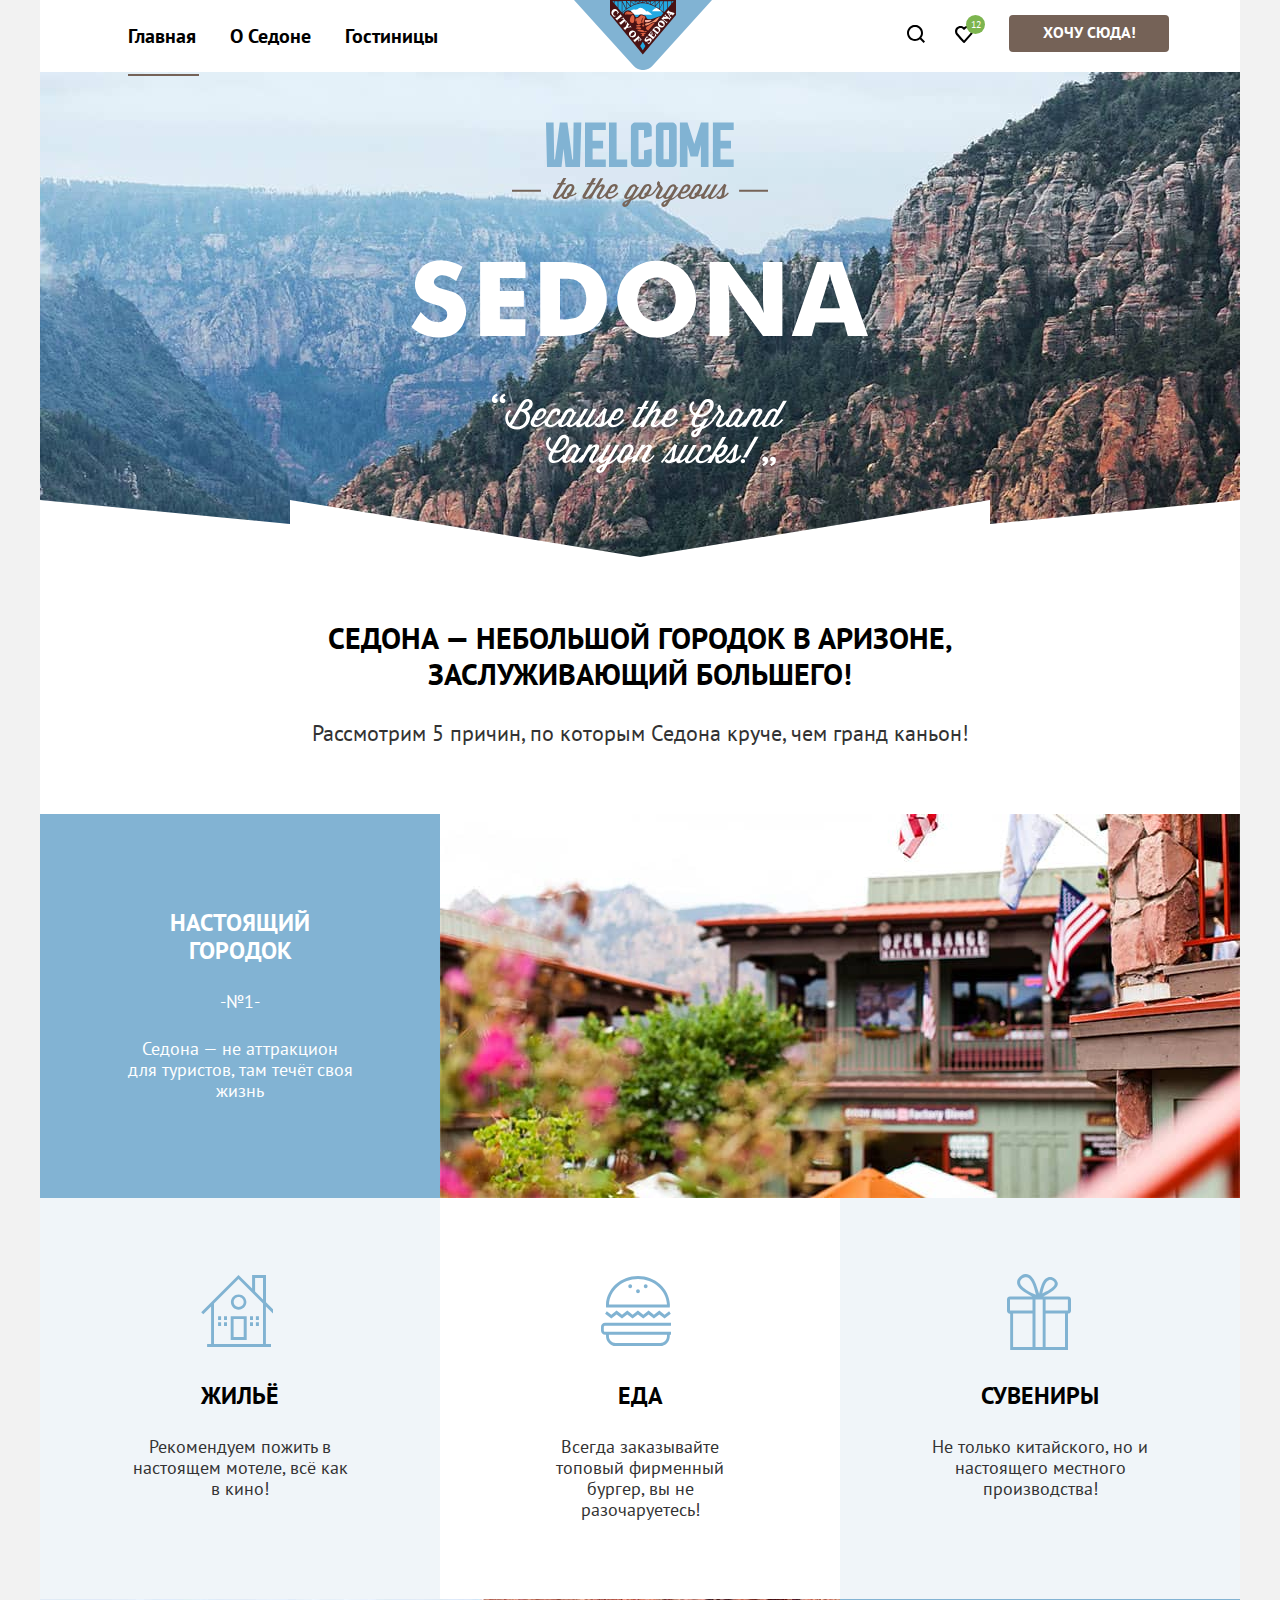
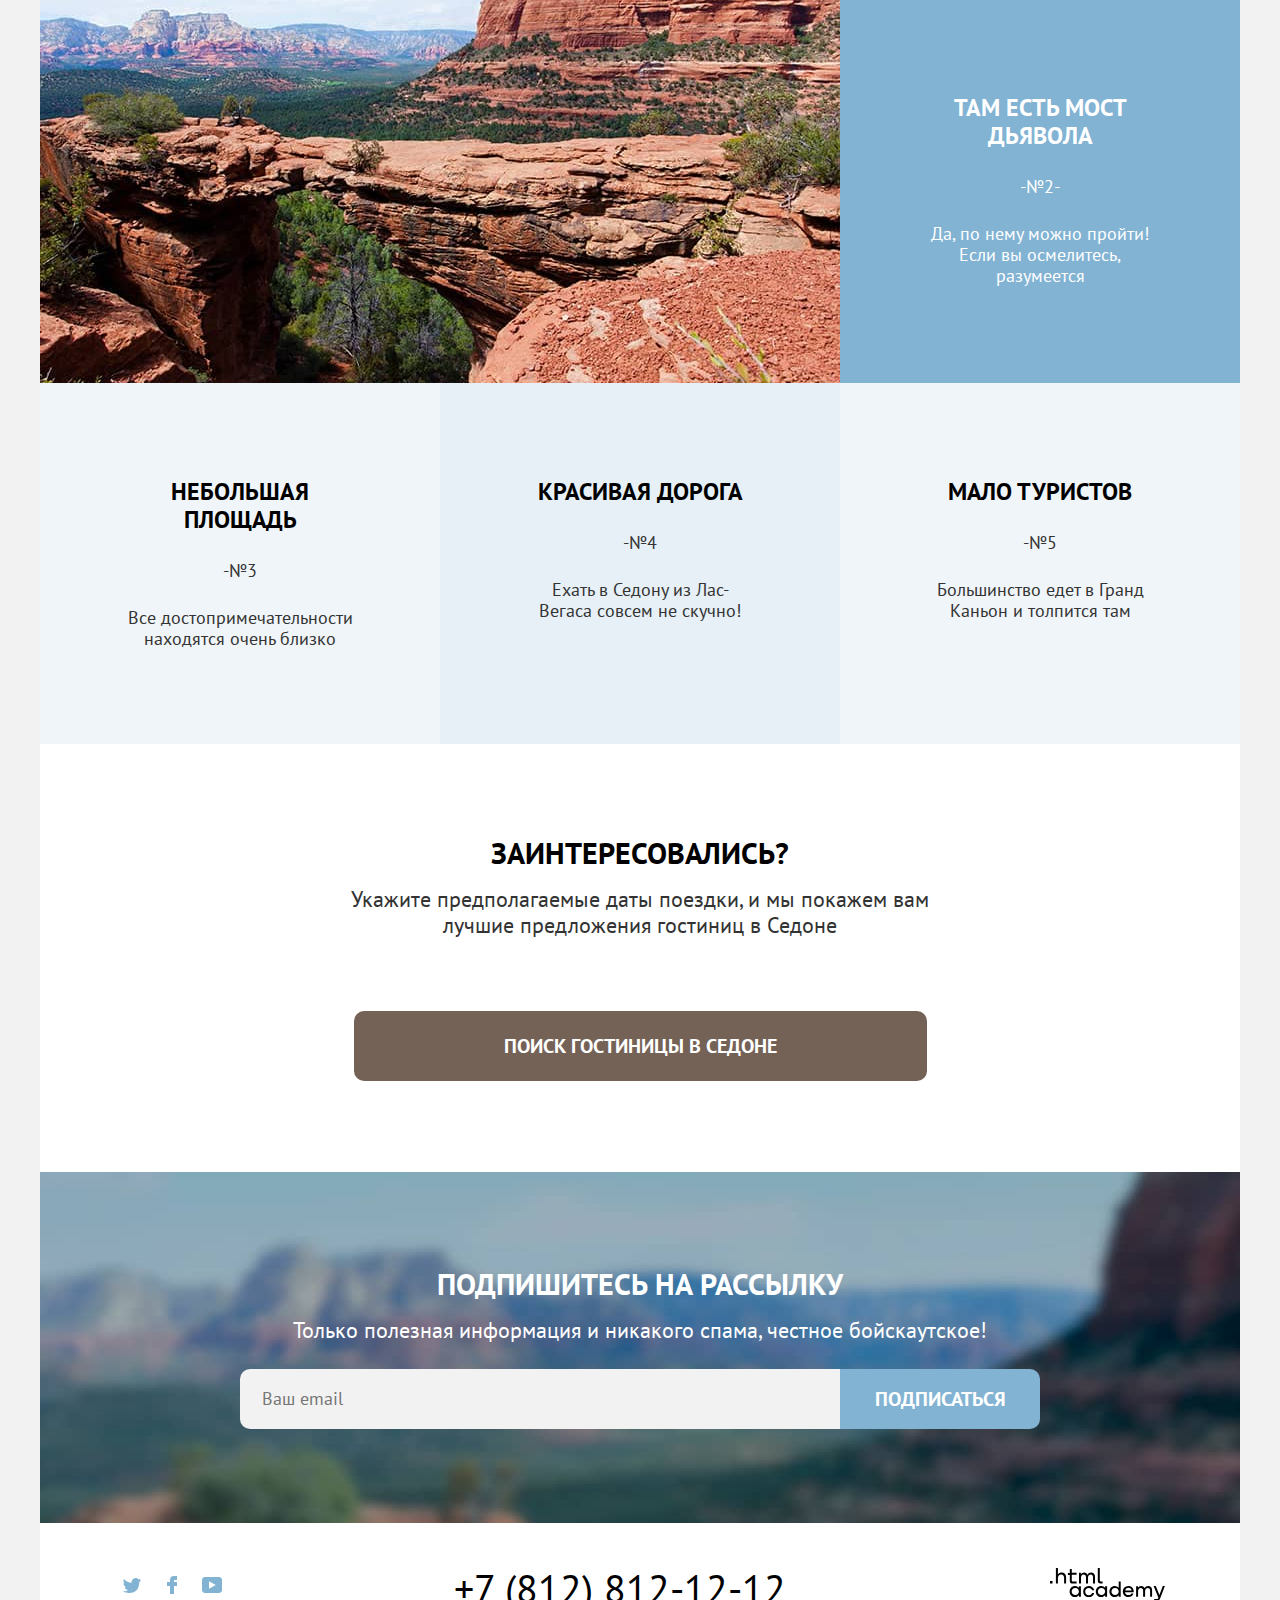
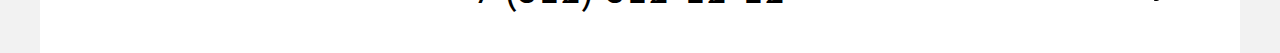
==== index.html @ 80b76709 "Правки" ====
<!DOCTYPE html>
<html class="page" lang="ru">

<head>
  <meta charset="utf-8">
  <title>Sedona</title>
  <link rel="stylesheet" href="styles/styles.css">
  <link rel="icon" type="image/png" sizes="32x32" href="images/favicon-32x32.png">
</head>
  <body>
    <div class="container">
      <header class="page-header">
        <nav class="main-navigation">
          <ul class="main-navigation-list">
            <li class="main-navigation-item">
              <a class="navigation-link navigation-link-current" href="index.html">Главная</a>
            </li>
            <li class="main-navigation-item">
              <a class="navigation-link" href="#">О Седоне</a>
            </li>
            <li class="main-navigation-item">
              <a class="navigation-link" href="catalog.html">Гостиницы</a>
            </li>
          </ul>
          <a class="main-logo-link" href="index.html">
            <img class="main-logo-image" src="images/main-logo-image.svg" width="138" height="70"
              alt="Логотип сайта Sedona">
          </a>
          <ul class="user-navigation-list navigation-user">
            <li class="user-navigation-item">
              <a class="navigation-link" href="#">
                <svg class="navigation-icon navigation-icon-search" aria-hidden="true" focusable="false" width="18" height="18" fill="none" xmlns="http://www.w3.org/2000/svg" role="img" aria-label="Поиск">
                  <path class="navigation-icon"
                    d="m18 16.5-3.7-3.7c1-1.3 1.7-3 1.7-4.9 0-4.4-3.6-8-8-8S0 3.6 0 8c0 4.4 3.6 8 8 8 1.8 0 3.5-.6 4.9-1.7l3.7 3.7 1.4-1.5ZM8 14c-3.3 0-6-2.7-6-6s2.7-6 6-6 6 2.7 6 6-2.7 6-6 6Z"
                    fill="#000" />
                </svg>
                <span class="visually-hidden">Поиск</span>
              </a>
            </li>
            <li class="user-navigation-item">
              <a class="navigation-link" href="#">
                <svg class="navigation-icon navigation-icon-favourites" aria-hidden="true" focusable="false" width="18" height="17" fill="none"
                  xmlns="http://www.w3.org/2000/svg" role="img" aria-label="Избранное">
                  <path class="navigation-icon"
                    d="M8.9 17c-.3 0-.6-.1-.8-.4-5.4-6.1-6.7-7.5-7-7.9C.4 7.8 0 6.6 0 5.4 0 2.4 2.4 0 5.5 0 6.8 0 8 .5 9 1.3 10 .5 11.3 0 12.5 0c3 0 5.5 2.4 5.5 5.4 0 1.3-.5 2.5-1.3 3.4l-7 7.9c-.2.2-.4.3-.8.3Zm-6-9.5c.3.4 3.5 4 6.1 6.9l6.2-7c.5-.5.7-1.2.7-2 0-1.8-1.5-3.3-3.3-3.3-1 0-2 .5-2.7 1.3-.3.3-.6.4-.9.4-.3 0-.6-.2-.8-.4-.7-.8-1.7-1.3-2.7-1.3-1.8 0-3.3 1.5-3.3 3.3-.1.9.3 1.6.7 2.1-.1 0-.1 0 0 0Z"
                    fill="#000" />
                </svg>
                <span class="navigation-icon-circle">12</span>
                <span class="visually-hidden">Избранное</span>
              </a>
            </li>
            <li class="user-navigation-item">
              <a class="navigation-link-here" href="#">Хочу сюда!</a>
            </li>
          </ul>
        </nav>
      </header>
    <main class="main-container page-main">
      <section class="page-main-intro">
        <h1 class="visually-hidden">Городок Седона</h1>
        <img class="wellcome-image" src="images/wellcome-image.svg" width="458" height="352"
          alt="Welcome to the gorgeous Sedona">
      </section>
      <section class="features">
        <header class="features-header">
          <h2 class="visually-hidden">Преимущества городка Седона</h2>
          <p class="features-slogan">Седона — небольшой городок в Аризоне,
            заслуживающий большего!</p>
          <p class="features-intro">Рассмотрим 5 причин, по которым Седона круче, чем гранд каньон!</p>
        </header>
        <ol class="features-list">
          <li class="features-item features-item-color">
            <div class="features-wrapper">
              <div class="features-text">
                <h3 class="features-title">Настоящий городок</h3>
                <p class="features-number">-№1-</p>
                <p class="features-description">Седона — не аттракцион для туристов, там течёт
                  своя жизнь</p>
              </div>
              <img class="features-image features-image-city" src="images/features-image-city.jpg" width="800" height="384"
                alt="Фото городка Седона">
            </div>
            <ul class="advice-list">
              <li class="advice-item">
                <h3 class="advice-title house-image">Жильё</h3>
                <p class="advice-description">Рекомендуем пожить
                  в настоящем мотеле,
                  всё как в кино!</p>
              </li>
              <li class="advice-item advice-item-background">
                <h3 class="advice-title burger-image">Еда</h3>
                <p class="advice-description">Всегда заказывайте
                  топовый фирменный бургер, вы не разочаруетесь!</p>
              </li>
              <li class="advice-item">
                <h3 class="advice-title suvenir-image">Сувениры</h3>
                <p class="advice-description">Не только китайского,
                  но и настоящего местного производства!</p>
              </li>
            </ul>
          </li>
          <li class="features-item features-item-color">
            <div class="features-wrapper">
              <img class="features-image features-image-bridge" src="images/features-image-bridge.jpg" width="800"
                height="384" alt="Фото моста">
              <div class="features-text">
                <h3 class="features-title">Там есть
                  мост дьявола</h3>
                <p class="features-number">-№2-</p>
                <p class="features-description">Да, по нему можно пройти! Если вы осмелитесь,
                  разумеется</p>
              </div>
            </div>
          </li>
          <li class="features-item">
            <div class="features-wrapper">
              <div class="features-text">
                <h3 class="features-title">Небольшая
                  площадь</h3>
                <p class="features-number">-№3</p>
                <p class="features-description">Все достопримечательности
                  находятся очень близко</p>
              </div>
            </div>
          </li>
          <li class="features-item features-item-background">
            <div class="features-wrapper">
              <div class="features-text">
                <h3 class="features-title">Красивая
                  дорога</h3>
                <p class="features-number">-№4</p>
                <p class="features-description">Ехать в Седону из Лас-Вегаса совсем не скучно!</p>
              </div>
            </div>
          </li>
          <li class="features-item">
            <div class="features-wrapper">
              <div class="features-text">
                <h3 class="features-title">Мало
                  туристов</h3>
                <p class="features-number">-№5</p>
                <p class="features-description">Большинство едет в Гранд Каньон и толпится там</p>
              </div>
            </div>
          </li>
        </ol>
      </section>

      <section class="hotel-search">
        <h2 class="visually-hidden">Найти гостиницу:</h2>
        <p class="hotel-accent">Заинтересовались?</p>
        <p class="hotel-description">Укажите предполагаемые даты поездки,
          и мы покажем вам лучшие предложения гостиниц в Седоне
        </p>
        <a class="button hotel-search-link" href="#">Поиск гостиницы в Седоне</a>
      </section>
      <section class="subscribe">
        <div class="subscribe-wrapper main-subscribe-wrapper">
          <h2 class="subscribe-title">Подпишитесь на рассылку</h2>
          <p class="subscribe-description">Только полезная информация и никакого спама,
            честное бойскаутское!</p>
          <form class="subscribe-form" action="https://echo.htmlacademy.ru/" method="post">
            <input class="subscribe-form-input" type="text" name="email" placeholder="Ваш email">
            <button type="submit" class="button subscribe-button">Подписаться</button>
          </form>
        </div>
      </section>
      </main>

    <footer class="page-footer">
      <ul class="social-list">
        <li class="social-list-item">
          <a class="social-list-link" href="https://twitter.com/htmlacademy_ru">
            <svg class="social-icon" width="18" height="15" fill="none" xmlns="http://www.w3.org/2000/svg" role="img" aria-label="Twitter">
              <path
                d="M11.6.2c1.8-.5 3.2.3 3.8 1.2l2.1-.7c0 .9-.6 1.5-.9 1.8.7.1 1.4-.6 1.4-.6a3 3 0 0 1-1.7 2C16.1 10.7 13 15.1 5.7 15h-.5c-.4 0-4.4-.5-5.2-1.9 2.4.2 4.1-.4 5-1.2-1-.3-2.9-.4-3.2-2.9.4.1.6.2 1.3.1C1.8 8.3.4 7.5.5 5.3c.3.3 1.1.5 1.4.5C1.1 5.6-.2 2.5.9.9a11 11 0 0 0 7.6 3.8C8.7 2.3 9.7.8 11.6.2Z"
                fill="#83B3D3" />
            </svg>
            <span class="visually-hidden">Мы в Twitter</span>
          </a>
        </li>
        <li class="social-list-item">
          <a class="social-list-link" href="https://www.facebook.com/htmlacademy">
            <svg class="social-icon" width="10" height="18" fill="none" xmlns="http://www.w3.org/2000/svg" role="img" aria-label="Facebook">
              <path d="M7 0a4 4 0 0 0-4 4v2H0v4h3v8h4v-8h3V6H7V4h3V0H7Z" fill="#83B3D3" />
            </svg>
            <span class="visually-hidden">Мы в Facebook</span>
          </a>
        </li>
        <li class="social-list-item">
          <a class="social-list-link" href="https://www.youtube.com/c/HTMLAcademyRUS">
            <svg class="social-icon" width="20" height="16" fill="none" xmlns="http://www.w3.org/2000/svg" role="img" aria-label="Youtube">
              <path
                d="M17 0H2.9C1.2 0 0 1.5 0 3.2v9.5C0 14.5 1.2 16 2.9 16h14.3c1.5 0 2.9-1.5 2.9-3.2V3.2C19.9 1.5 18.7 0 17 0ZM7 11.8V4.2L13.7 8 7 11.8Z"
                fill="#83B3D3" />
            </svg>
            <span class="visually-hidden">Мы в Youtube</span>
          </a>
        </li>
      </ul>

      <div class="footer-contacts">
        <a class="contacts-phone" href="tel:+7812812122">+7 (812) 812-12-12</a>
      </div>

      <div class="page-copyright">
        <h2 class="visually-hidden">Разработано</h2>
        <a class="page-copyright-link" href="https://htmlacademy.ru/">
          <svg class="development-logo" width="115" height="34" fill="none" xmlns="http://www.w3.org/2000/svg" role="img" aria-label="Разработано htmlacademy">
            <path
              d="M0 12.9v2.6h2.5v-2.6H0ZM11.6 4.5c-1.6 0-2.8.7-3.6 1.7h-.1V0h-2v15.5h2v-5.3c0-2.1 1.3-3.6 3.3-3.6 1.8 0 2.9 1.4 2.9 3.2v5.7h2V9.4c.1-3-1.8-4.9-4.5-4.9ZM26.6 4.8h-4.8V1.1h-2v3.8h-1.9v2h1.9v6c0 1.7 1 2.7 2.7 2.7h4.1v-2h-3.7c-.7 0-1.1-.4-1.1-1.1V6.8h4.8v-2ZM41.1 4.6c-1.6 0-2.9.8-3.5 2.1h-.1a3.7 3.7 0 0 0-3.4-2.1c-1.4 0-2.5.8-3.1 1.8h-.1V4.8H29v10.6h2V10c0-2 1-3.5 2.6-3.5 1.5 0 2.4 1 2.4 2.6v6.3h2V9.8c0-2.4 1.4-3.3 2.6-3.3 1.5 0 2.4 1 2.4 2.6v6.3h2V8.9c.1-2.5-1.4-4.3-3.9-4.3ZM47.8 12.7c0 1.7 1 2.7 2.8 2.7h2v-2h-1.7c-.7 0-1.1-.4-1.1-1.1V0h-2v12.7ZM28.9 19.7a4.9 4.9 0 0 0-3.9-1.8c-3.1 0-5.4 2.3-5.4 5.6s2.3 5.6 5.4 5.6c1.8 0 3-.8 3.8-1.9h.1v1.6h2V18.2h-2v1.5Zm-3.6 7.4a3.5 3.5 0 0 1-3.6-3.6c0-2 1.4-3.6 3.6-3.6s3.6 1.6 3.6 3.6c0 1.9-1.4 3.6-3.6 3.6ZM44.2 22c-.5-2.4-2.6-4.1-5.4-4.1a5.4 5.4 0 0 0-5.6 5.6c0 3.1 2.2 5.6 5.6 5.6 2.8 0 4.9-1.8 5.4-4.2h-2.1a3.4 3.4 0 0 1-3.3 2.3 3.5 3.5 0 0 1-3.6-3.6c0-2 1.4-3.6 3.6-3.6 1.6 0 2.8 1 3.3 2.2h2.1V22ZM55.1 19.7a4.9 4.9 0 0 0-3.9-1.8c-3.1 0-5.4 2.3-5.4 5.6s2.3 5.6 5.4 5.6c1.8 0 3-.8 3.8-1.9h.1v1.6h2V18.2h-2v1.5Zm-3.6 7.4a3.5 3.5 0 0 1-3.6-3.6c0-2 1.4-3.6 3.6-3.6s3.6 1.6 3.6 3.6c0 1.9-1.5 3.6-3.6 3.6ZM68.7 19.8a5 5 0 0 0-3.9-1.9c-3.1 0-5.4 2.3-5.4 5.6s2.2 5.6 5.4 5.6c1.7 0 3-.8 3.8-1.8h.1v1.5h2V13.4h-2v6.4Zm-3.6 7.3a3.5 3.5 0 0 1-3.6-3.6c0-2 1.4-3.6 3.6-3.6s3.6 1.6 3.6 3.6c-.1 2-1.5 3.6-3.6 3.6ZM78.3 17.9a5.4 5.4 0 0 0-5.5 5.6c0 3 2.1 5.6 5.5 5.6 2.5 0 4.5-1.3 5.2-3.6h-2.1c-.5 1-1.6 1.6-3 1.6-1.9 0-3.3-1.3-3.4-2.9h8.8c.2-3.6-2-6.3-5.5-6.3Zm0 1.9c1.7 0 3 1 3.3 2.6h-6.5a3.2 3.2 0 0 1 3.2-2.6ZM98.2 17.9a4 4 0 0 0-3.6 2h-.1c-.6-1.2-1.8-2-3.4-2-1.4 0-2.5.7-3.1 1.8v-1.5h-1.9v10.6h2v-5.4c0-2 1-3.4 2.6-3.5 1.5 0 2.4 1 2.4 2.6v6.3h2v-5.6c0-2.4 1.4-3.3 2.6-3.3 1.5 0 2.4 1 2.4 2.6v6.3h2v-6.5c.1-2.6-1.4-4.4-3.9-4.4ZM109.4 27l-3.6-8.9h-2.2l4.8 11.6c-.3.9-.7 1.2-1.7 1.2h-2.5v2h2.5c1.8 0 2.8-.8 3.5-2.6l4.7-12.2h-2.1l-3.4 8.9Z"
              fill="#000" />
          </svg>
        </a>
      </div>
    </footer>
   </div>
  </body>
</html>
---- styles/styles.css ----
@font-face {
  font-family: "PT Sans";
  font-style: normal;
  font-weight: 400;
  src: url("../fonts/ptsans-400.woff2") format("woff2");
  font-display: swap;
}

@font-face {
  font-family: "PT Sans";
  font-style: normal;
  font-weight: 700;
  src: url("../fonts/ptsans-700.woff2") format("woff2");
  font-display: swap;
}

html {
  height: 100%;
  box-sizing: border-box;
}

*,
*:before,
*:after {
  box-sizing: border-box;
}

body {
  min-width: 1240px;
  min-height: 100%;
  margin: 0;
  padding: 0;
  display: flex;
  flex-direction: column;
  font-family: "PT Sans", "Arial", sans-serif;
  font-size: 18px;
  line-height: 21px;
  font-weight: 400;
  background-color: #F2F2F2;
  color: #000000;
}

.main-container {
  flex-grow: 1;
  margin: 0 auto;
}

.container {
  width: 1200px;
  margin: 0 auto;
}

.hotel-cards-container {
 width: 1057px;
 margin: 0 auto;
}

.sorting {
  padding: 43px 0;
}

.sorting-container {
  width: 1057px;
  margin: 0 auto;
  display: flex;
  justify-content: space-between;
}

.page-header {
  color: #000000;
  background-color: #ffffff;
}

.page-footer {
  display: flex;
  justify-content: space-between;
  background-color: #ffffff;
  padding: 42px 72px;
}

.page-copyright-link {
  display: flex;
  position: relative;
  align-items: center;
  justify-content: end;
  width: 160px;
  border: 3px solid transparent;
  outline: 0;
}

.page-copyright-link:active {
  opacity: 0.3;
}

.page-copyright-link:hover .development-logo {
  fill: #756257;
}

.page-copyright-link:focus::before {
   border: 3px solid #83b3d3;
  position: absolute;
  border-radius: 10px;
  left: 20px;
  right: -20px;
  top: -19px;
  bottom: -18px;
  content: "";
}

.development-logo {
  fill: #000000;
}

.social-list {
  display: flex;
  flex-wrap: wrap;
  justify-content: space-between;
  list-style: none;
  padding: 0;
  margin: 0;
}

.social-list-link {
  display: flex;
  align-items: center;
  justify-content: center;
  box-sizing: border-box;
  border: 2px solid transparent;
  width: 40px;
  height: 40px;
}

.footer-social-item {
  margin-right: 3px;
}

.social-list-link:focus {
  border: solid 3px #83b3d3;
  border-radius: 10px;
  outline: 0;
}

.social-icon {
  fill: #83B3D3;
}

.social-list-link:hover .social-icon {
  fill: #68A2CA;
}

.social-list-link:focus .social-icon {
  fill: #68A2CA;
}

.social-list-link:active .social-icon {
  opacity: 0.3;
}

.social-list-link:nth-child(3n) {
  margin-right: 8px;
}

.main-logo-link {
  position: absolute;
  top: -3px;
  left: 0;
  right: 0;
  bottom: 0;
  width: 138px;
  height: 70px;
  margin: 0 auto;
  border: 3px solid transparent;
  border-radius: 10px;
  z-index: 1;
}

.main-navigation {
  display: flex;
  position: relative;
  justify-content: space-between;
  width: 1200px;
  padding: 0 71px;
}

.main-navigation-item {
  padding: 20px 0;
}

.navigation-link {
  display: block;
  position: relative;
  font-family: "PT Sans", "Arial", sans-serif;
  font-size: 20px;
  line-height: 26px;
  font-weight: 700;
  color: inherit;
  background-color: inherit;
  text-decoration: none;
  text-align: center;
  padding: 0 14px;
  border-radius: 10px;
  border: solid 3px transparent;
}

.navigation-link-current::before {
  position:absolute;
  right: 11px;
  left: 14px;
  height: 2px;
  bottom: -27px;
  background-color: #756257;
  content: "";
  z-index: 1;
}

.navigation-link:hover {
  color: #756257;
}

.navigation-link:focus {
  border: 3px solid #83B3D3;
  outline: 0;
}

.navigation-link:active {
  color: rgba(117, 98, 87, 0.3);
}

.navigation-link:hover .navigation-icon {
  fill: #756257;
}

.navigation-link:focus .navigation-icon {
  fill: #756257;
}

.navigation-link:active .navigation-icon {
  opacity: 0.3;
}

.navigation-link:hover {
  fill: #756257;
}

.navigation-link:focus {
  fill: #756257;
}

.navigation-link:active .navigation-icon-circle {
  color: rgba(255, 255, 255, 0.3);
}

.navigation-link-here:hover {
  background-color: #615048;
}

.navigation-link-here:focus {
  background-color: #615048;
  border: 3px solid #83B3D3;
  border-radius: 4px;
  outline: 0;
}

.navigation-link-here:active {
  color: rgba(255, 255, 255, 0.3);
}

.navigation-icon-circle {
  display: block;
  position: absolute;
  width: 19px;
  height: 19px;
  top: -3px;
  right: 0;
  border-radius: 50%;
  background-color: #7db54f;
  overflow: hidden;
  font-size: 10px;
  line-height: 19px;
  font-weight: 400;
  color: #ffffff;
}

.navigation-link-here {
  font-family: "PT Sans", "Arial", sans-serif;
  font-size: 16px;
  line-height: 21px;
  font-weight: 700;
  text-transform: uppercase;
  color: #ffffff;
  text-decoration: none;
  background-color: #756257;
  cursor: pointer;
  border: none;
  border: 3px solid transparent;
  border-radius: 4px;
}


.user-navigation-item .navigation-link {
  padding: 16px 21px;
  min-height: 18px;
  min-width: 18px;
  box-sizing: border-box;
}

.user-navigation-item .navigation-link-here {
  display: block;
  padding: 4px 0 6px;
  box-sizing: border-box;
  min-width: 160px;
  text-align: center;
  margin-left: 21px;
}

.wellcome-image {
  display: block;
  margin: 0 auto;
}

.wellcome-decoration {
  position: absolute;
  bottom: 0;
  left: 0;
}

.hotel-search-link {
  font-size: 20px;
  line-height: 36px;
  font-weight: 700;
  color: #ffffff;
  background: #756257;
  border-radius: 10px;
  text-decoration: none;
  text-align: center;
  text-transform: uppercase;
  padding: 17px 150px;
}

.hotel-search-link:hover {
  background-color: #615048;
}

.hotel-search-link:focus {
  border: 3px solid #83B3D3;
  border-radius: 10px;
  background-color: #615048;
  outline: 0;
}

.hotel-search-link:active {
  color: rgba(255, 255, 255 0.3)
}

.cards-link {
  display: block;
  text-decoration: none;
}

.hotel-cards-title {
  font-size: 24px;
  line-height: 31px;
  font-weight: 700;
  color: #000000;
  margin-top: 0;
  margin-bottom: 1px;
}

.button-cards {
  font-size: 16px;
  line-height: 21px;
  font-weight: 700;
  text-transform: uppercase;
  color: #ffffff;
  background-color: #756257;
  border-radius: 4px;
  text-decoration: none;
  padding: 10px 32px;
  margin-right: 8px;
}

.hotel-cards-stars {
  display: flex;
  flex-direction: column;
  flex-wrap: wrap;
  margin: 0;
  margin-left: auto;
}

.hotel-cards-rating {
  display: flex;
  font-size: 16px;
  line-height: 21px;
  text-align: center;
  color: #333333;
  background: #f2f2f2;
  border-radius: 4px;
  padding: 10px 34px;
  text-transform: uppercase;
  margin: 0;
}

.four-stars::before {
  background-image : url("..//images/star-icon.svg"),
    url("..//images/star-icon.svg"),
    url("..//images/star-icon.svg"),
    url("..//images/star-icon.svg");
  width: 93px;
  height: 17px;
  align-self: center;
  background-repeat: no-repeat;
  background-position: 0, 25px, 50px, 73px;
  content: "";
  margin-bottom: 68px;
}

.three-stars::before {
  background-image : url("..//images/star-icon.svg"),
    url("..//images/star-icon.svg"),
    url("..//images/star-icon.svg");
  width: 93px;
  height: 17px;
  align-self: center;
  background-repeat: no-repeat;
  background-position: 0, 25px, 50px;
  content: "";
  margin-bottom: 68px;
}

.two-stars::before {
  background-image : url("..//images/star-icon.svg"),
    url("..//images/star-icon.svg");
  width: 93px;
  height: 17px;
  align-self: center;
  background-repeat: no-repeat;
  background-position: 0, 25px;
  content: "";
  margin-bottom: 68px;
}

.contacts-phone {
  display: block;
  font-size: 40px;
  line-height: 40px;
  font-weight: inherit;
  color: #000000;
  text-transform: uppercase;
  text-decoration: none;
  border: 3px solid transparent;
  outline: 0;
  margin: 0;
}

.contacts-phone:hover {
  color: #756257;
}

.contacts-phone:focus {
  border: 3px solid #83b3d3;
  border-radius: 10px;
}

.contacts-phone:active {
  color: rgba(117, 98, 87, 0.3);
}


.hotel-card {
  width: 535px;
  display: flex;
  flex-direction: column;
  margin: 0;
}

.hotel-cards-type {
  display: block;
  font-size: 18px;
  line-height: 23px;
  font-weight: 400;
  color: #333333;
  margin-top: 0;
  margin-bottom: 31px;
}

.hotel-cards-buttons {
  margin: 0;
}

.hotel-cards-description {
  width: 235px;
  display: flex;
  justify-content: space-between;
  margin: 0;
}

.hotel-cards-price {
  display: block;
  font-size: 18px;
  line-height: 23px;
  font-weight: 400;
  color: #333333;
}

.hotel-cards-favorites {
  font-size: 16px;
  line-height: 21px;
  font-weight: bold;
  color: #ffffff;
  background-color: #83b3d3;
  border-radius: 4px;
  text-align: center;
  text-transform: uppercase;
  border: none;
  padding: 10px 32px;
}

.features-wrapper {
  display: flex;
  margin: 0;
}

.features-text {
  width: 400px;
  padding: 95px 87px;
  margin: 0;
}

.features-image-city {
  display: block;
}

.features-image-bridge {
  display: block;
}

.features-header {
  margin: 0;
  padding: 63px 240px;
}

.features-header p {
  text-align: center;
}

.features-slogan {
  font-size: 30px;
  line-height: 36px;
  font-weight: 700;
  color: #000000;
  text-transform: uppercase;
  margin-top: 0;
  margin-bottom: 23px;
}

.features-intro {
  font-size: 22px;
  line-height: 36px;
  font-weight: 400;
  color: #333333;
  margin: 0;
}

.visually-hidden {
  position: absolute;
  clip: rect(0 0 0 0);
  width: 1px;
  height: 1px;
  margin: -1px;
}

.page-main {
  background-color: #ffffff;
}

.main-inner {
  background-color: #ffffff;
}

.page-main-intro {
  background-color: #ffffff;
  background-image: url("../images/wellcome-decoration.svg"), url("../images/page-main-intro-background.jpg");
  background-repeat: no-repeat no-repeat;
  background-size: 100%, cover;
  background-position: center bottom, center center;
  padding: 50px 0 83px 0;
}

.subscribe-wrapper {
  display: flex;
  flex-direction: column;
  margin: 0;
  padding: 94px 200px;
}

.main-subscribe-wrapper {
  color: #ffffff;
  background-repeat: no-repeat;
  background-size: 100% auto;
  background-image: url("../images/subscribe-background.jpg");
}

.catalog-filter {
  display: flex;
  flex-direction: row;
}

.catalog-filter-group {
  border: none;
}

.catalog-filter-price {
  display: flex;
  width: 330px;
  flex-wrap: wrap;
}

.button {
  display: inline-block;
  font-family: inherit;
  cursor: pointer;
  box-sizing: border-box;
  text-align: center;
  border: none;
  text-decoration: none;
}

.button-wrapper {
  width: 160px;
  margin: 0;
  display: flex;
  flex-direction: column;
  justify-content: flex-end;
}
.catalog-filter-title {
  font-size: 20px;
  line-height: 26px;
  font-weight: bold;
  margin-top: 0;
  margin-bottom: 34px;
}

.button-enter {
  font-family: "PT Sans", sans-serif;
  font-style: normal;
  font-size: 16px;
  line-height: 21px;
  font-weight: bold;
  text-align: center;
  text-transform: uppercase;
  color: #ffffff;
  background-color: #83b3d3;
  border: none;
  border-radius: 4px;
  padding: 18px 35px;
  margin-bottom: 20px;
}

.button-reset {
  font-family: "PT Sans", sans-serif;
  font-style: normal;
  font-size: 18px;
  line-height: 23px;
  font-weight: 400;
  background: inherit;
  text-align: center;
  border: none;
  color: #ffffff;
  padding: 18px 35px;
}

.control-label {
  font-size: 18px;
  line-height: 23px;
  font-weight: 400;
}

.catalog-filter-item {
  margin-bottom: 16px;
}

.control-input {
 box-sizing: border-box;
 width: 20px;
 height: 20px;
}

.background-wrapper {
  background-image: url("../images/catalog-background.jpg");
  background-repeat: no-repeat;
  background-size: cover;
  color: #ffffff;
  margin: 0;
  padding: 58px 71px;
  display: flex;
  flex-direction: column;
}

.inner-header {
  display: flex;
  flex-direction: column;
}

.inner-header-title {
  font-size: 60px;
  line-height: 78px;
  font-weight: 700;
  margin-top: 0;
  margin-bottom: 5px;
}

.breadcrumbs-list-link {
  font-size: 16px;
  line-height: 21px;
  font-weight: 400;
  padding: 6px 8px;
}

.breadcrumbs-list-item {
  display: flex;
  margin-left: auto;
  margin-right: 10px;
}

.hotels-found {
  font-size: 30px;
  line-height: 39px;
  font-weight: bold;
  text-transform: uppercase;
  margin: 0;
}

.select-control {
  width: 247px;
  padding: 12px 19px;
  border: 2px solid #e6e6e6;
  box-sizing: border-box;
  border-radius: 4px;
}

.select-control option {
  font-size: 18px;
  line-height: 23px;
  font-weight: 400;
  color: #333333;
}

.catalog-filter-input {
  display: flex;
  font-family: "PT sans", sans-serif;
  font-style: normal;
  color: #ffffff;
  background: inherit;
  font-size: 18px;
  line-height: 23px;
  width: 145px;
  height: 48px;
  border: 2px solid #ffffff;
  box-sizing: border-box;
  border-radius: 4px;
  box-sizing: border-box;
}

.catalog-filter-input::placeholder {
  font-size: 18px;
  line-height: 23px;
  font-weight: 400;
  text-align: right;
  color: #ffffff;
  opacity: 0.3;
}

.catalog-filter-input:hover::placeholder {
  border: 2px solid #ffffff;
  border-radius: 4px 0px 0px 4px;
  box-sizing: border-box;
  opacity: 0.6;
  position: absolute;
  width: 145px;
  height: 48px;
}

.catalog-filter-input:focus::placeholder {
  border: 2px solid #ffffff;
  box-sizing: border-box;
  box-shadow: 0px 0px 0px 3px #81B3D2;
  border-radius: 4px 0px 0px 4px;
  position: absolute;
  width: 145px;
  height: 48px;
}

.catalog-filter-input:active::placeholder {
  background: #756257;
  border: 2px solid #FFFFFF;
  box-sizing: border-box;
  border-radius: 4px 0px 0px 4px;
  position: absolute;
  width: 145px;
  height: 48px;
}

.hotel-cards-item {
  display: flex;
  border-top: 1px solid #E6E6E6;
  padding: 29px 0;
}

.hotel-cards-image {
  display: block;
  margin-right: 36px;
}

.download-button-inner {
   padding: 30px 0;
   border-top: 1px solid #E6E6E6;
   border-bottom: 1px solid #E6E6E6;
}

.download-button {
  font-family: "PT sans", sans-serif;
  font-style: normal;
  font-size: 20px;
  line-height: 26px;
  font-weight: bold;
  text-transform: uppercase;
  color: #ffffff;
  background-color: #83b3d3;
  border: none;
  border-radius: 4px;
  padding: 20px 216px;
  display: block;
  margin: 0 auto;
}

.main-navigation-list {
  display: flex;
  flex-wrap: wrap;
  list-style: none;
  text-decoration: none;
  padding: 0;
  margin: 0;
}

.user-navigation-list {
  display: flex;
  flex-wrap: wrap;
  justify-content: center;
  width: 450px;
  list-style: none;
  padding: 15px 0;
  margin: 0;
}

.navigation-user {
  max-width: 290px;
  justify-content: flex-end;
}

.navigation-icon {
  position: absolute;
  top: 0;
  right: 0;
  bottom: 0;
  left: 0;
  margin: auto;
  fill: #000000;
}

.features-list {
  display: flex;
  justify-content: space-between;
  flex-wrap: wrap;
  text-align: center;
  list-style: none;
  padding: 0;
  margin: 0;
}

.features-image {
  display: block;
}

.features-title {
  font-size: 24px;
  line-height: 28px;
  color: #000000;
  font-weight: bold;
  text-transform: uppercase;
  margin-top: 0;
  margin-bottom: 26px;
}

.advice-title {
  position: relative;
  font-size: 24px;
  line-height: 28px;
  font-weight: bold;
  text-transform: uppercase;
  margin-top: 0;
  margin-bottom: 26px;
}

.advice-description {
  font-size: 18px;
  line-height: 21px;
  font-weight: 400;
  margin: 0;
}

.features-number {
  font-size: 18px;
  line-height: 21px;
  font-weight: 400;
  color: #333333;
  margin-top: 0;
  margin-bottom: 26px;
}

.features-description {
  font-size: 18px;
  line-height: 21px;
  font-weight: 400;
  color: #333333;
  margin: 0;
}

.features-item {
  background-color: #f0f5f9;
}

.features-item-color {
  background-color: #82b3d3;
}

.features-item-background {
  background-color: #e6f0f6;
}

.features-item-color h3 {
  color: #ffffff;
}

.features-item-color p {
  color: #ffffff;
}

.advice-list {
  display: flex;
  justify-content: space-between;
  flex-wrap: wrap;
  list-style: none;
  text-align: center;
  padding: 0;
  margin: 0;
}

.advice-item {
  width: 400px;
  padding: 184px 87px 79px 87px;
  background-color: #f0f5f9;
  box-sizing: border-box;
}

.advice-item-background {
  background-color: #ffffff;
}

.house-image::before {
  content:'';
  position: absolute;
  bottom: 60px;
  right: 80px;
  width: 72px;
  height: 75px;
  background-image: url("../images/advice-images/advice-image-housing.svg");
  background-repeat: no-repeat;
}

.burger-image::before {
  position: absolute;
  content:'';
  bottom: 60px;
  right: 82px;
  width: 70px;
  height: 74px;
  background-image: url("../images/advice-images/advice-image-burger.svg");
  background-repeat: no-repeat;
}

.suvenir-image::before {
  position: absolute;
  content:'';
  bottom: 60px;
  right: 82px;
  width: 64px;
  height: 76px;
  background-image: url("../images/advice-images/advice-image-suvenir.svg");
  background-repeat: no-repeat;
}

.advice-item h3 {
  color: #000000;
}

.advice-item p {
  color: #333333;
}

.hotel-search {
  text-align: center;
  margin: 0;
  padding: 91px 305px;
}

.hotel-accent {
  font-size: 30px;
  line-height: 36px;
  font-weight: bold;
  text-transform: uppercase;
  color: #000000;
  margin-top: 0;
  margin-bottom: 15px;
}

.hotel-description {
  font-size: 22px;
  line-height: 26px;
  font-weight: 400;
  color: #333333;
  margin-top: 0;
  margin-bottom: 73px;
}

.subscribe {
  text-align: center;
}

.subscribe-title {
  font-size: 30px;
  line-height: 36px;
  text-transform: uppercase;
  margin-top: 0;
  margin-bottom: 15px;
}

.subscribe-description {
  font-size: 22px;
  line-height: 26px;
  font-weight: 400;
  margin-top: 0;
  margin-bottom: 26px;
}

.subscribe-form {
  display: grid;
  grid-template-columns: 1fr auto;
  margin: 0;
}

.subscribe-form .subscribe-button:hover {
  background-color: #68A2CA;
}

.subscribe-form .subscribe-button:focus {
  border: 3px solid #756257;
  border-radius: 0px 10px 10px 0px;
  background: #68A2CA;
  outline: 0;
}

.subscribe-form .subscribe-button:active {
  color: rgba(255, 255, 255, 0.3);
}

.subscribe-form-input {
  font-family: "PT Sans", sans-serif;
  font-style: normal;
  font-size: 18px;
  line-height: 26px;
  font-weight: 400;
  width: 600px;
  background-color: #f2f2f2;
  color: #000000;
  border: none;
  border-radius: 10px 0 0 10px;
  padding: 0 22px;
}

.subscribe-form .subscribe-form-input:hover {
  background-color: #e5e5e5;
}

.subscribe-form .subscribe-form-input:focus {
  border: 3px solid #83B3D3;
  outline: 0;
}

.subscribe-form .subscribe-form-input:active {
  border: 3px solid #000000;
}

.subscribe-form .subscribe-form-input:invalid {
  border: 3px solid #FF5757;
}

.subscribe-form-input:hover::placeholder {
  background-color: #E6E6E6;
}

.subscribe-form-input:focus::placeholder {
  color: #000000;
  opacity: 0.6;
}

.subscribe-form-input:active::placeholder {
  color: #000000;
}

.subscribe-form-input:invalid::placeholder {
  color: #000000;
  opacity: 0.6;
}

.subscribe-button {
  font-family: "PT Sans", "Arial", sans-serif;
  font-style: normal;
  font-size: 20px;
  line-height: 26px;
  text-align: center;
  text-transform: uppercase;
  font-weight: bold;
  color: #ffffff;
  background-color: #83b3d3;
  border: solid 3px transparent;
  border-radius: 0 10px 10px 0;
  width: 200px;
  height: 60px;
}

.catalog-filter-wrapper {
  width: 1057px;
  display: flex;
  justify-content: space-between;
  margin: 0;
}

.breadcrumbs-list {
  display: flex;
  list-style: none;
  padding: 0;
  margin: 0;
  margin-bottom: 45px;
  width: 111px;
}

.catalog-filter-list {
  display: flex;
  flex-direction: column;
  flex-wrap: wrap;
  list-style: none;
  padding: 0;
  margin: 0;
}

.sorting-list {
  display: flex;
  list-style: none;
  padding: 0;
  margin: 0;
}

.sorting-list-item {
  padding: 0 8px;
}

.card-grid-toggle {
  display: flex;
  align-items: center;
  justify-content: center;
  width: 48px;
  height: 48px;
  padding: 0 8px;
  border: 2px solid #E6E6E6;
  box-sizing: border-box;
  border-radius: 4px;
}

.card-grid-toggle:focus {
  border: 2px solid #83B3D3;
  box-sizing: border-box;
  border-radius: 4px;
}

.card-grid-toggle:hover {
  border: 2px solid #83B3D3;
  box-sizing: border-box;
  border-radius: 4px;
}

.card-grid-toggle:active {
  border: 2px solid #000000;
  box-sizing: border-box;
  border-radius: 4px;
}

.card-grid-toggle svg {
  fill: #ffffff;
}

.card-grid-toggle-current {
  border: 2px solid #000000;
  box-sizing: border-box;
  border-radius: 4px;
  width: 48px;
  height: 48px;
}

.hotel-cards-list {
  display: flex;
  width: 1057px;
  flex-direction: column;
  list-style: none;
  padding: 0;
  margin: 0;
}

.pagination {
  display: flex;
  list-style: none;
  padding: 0;
  margin: 0;
}

.pagination-container {
  display: flex;
  justify-content: space-between;
  width: 1057px;
  margin: 0 auto;
  padding: 31px 0;
}

.pagination-item:not(:last-child) {
  margin-right: 8px;
}

.pagination-link {
  display: block;
  box-sizing: border-box;
  width: 55px;
  height: 55px;
  font-size: 20px;
  line-height: 26px;
  text-align: center;
  font-weight: bold;
  color: #ffffff;
  text-decoration: none;
  padding: 15px 15px;
  background-color: #83b3d3;
}


.pagination-quantity-label {
  font-size: 18px;
  line-height: 24px;
  font-weight: 400;
  color: #333333;
  margin-right: 51px;
}

.pagination-quantity-select {
  font-size: 18px;
  line-height: 23px;
  font-weight: 400;
  color: #333333;
  padding: 12px 17px;
  width: 160px;
  border: 2px solid #e6e6e6;
  box-sizing: border-box;
  border-radius: 4px;
}
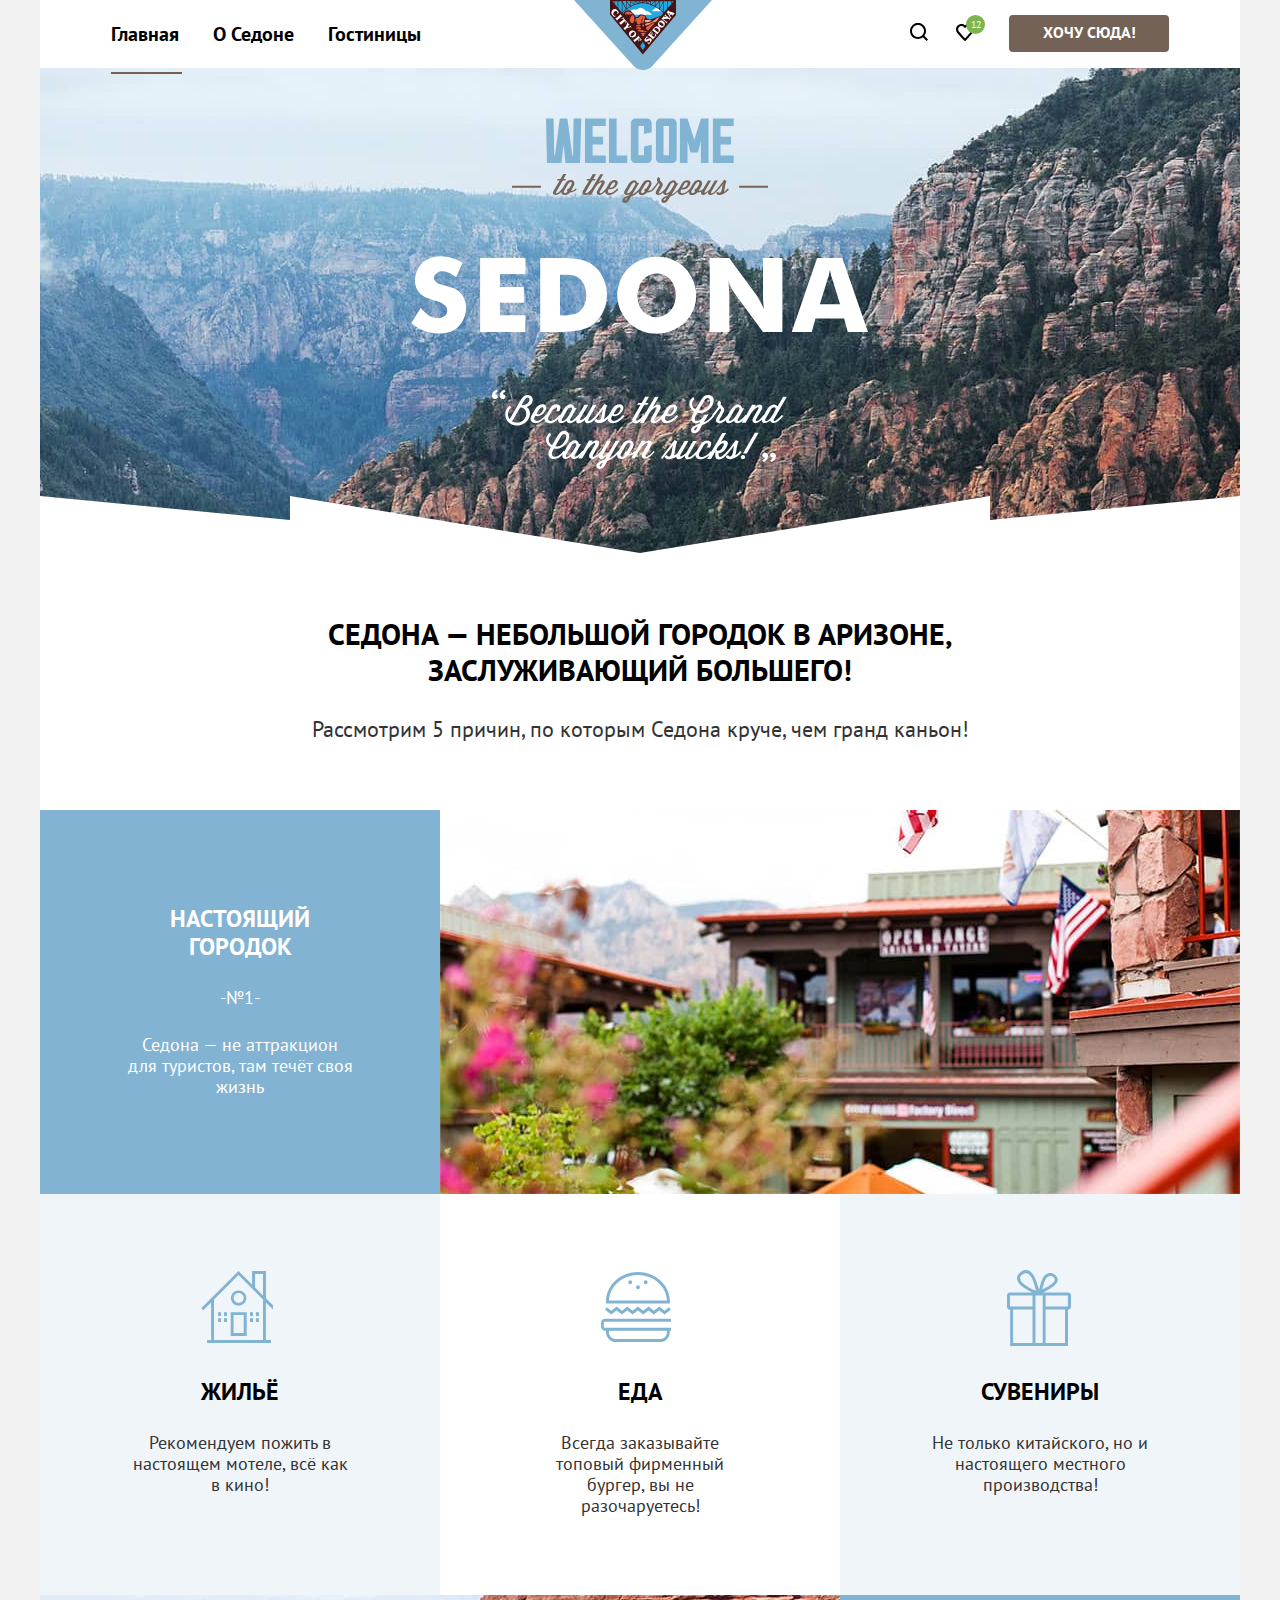
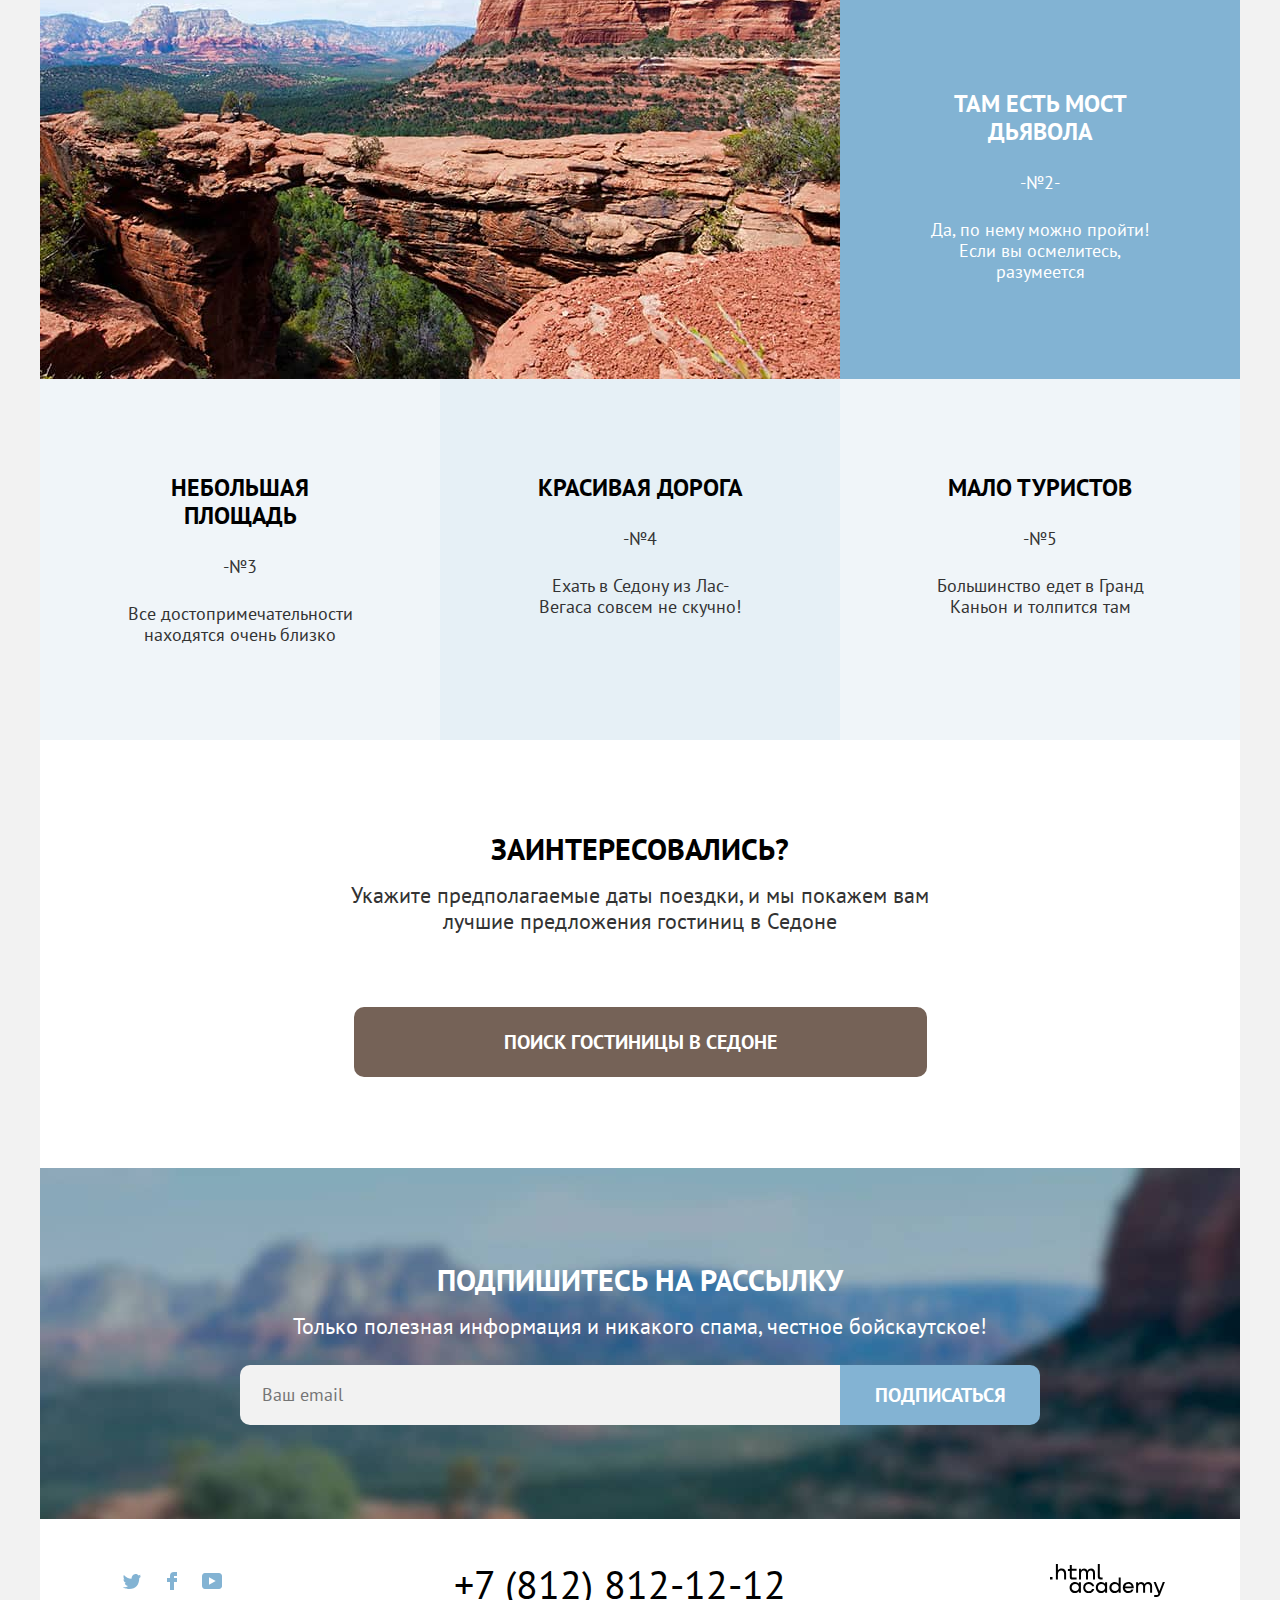
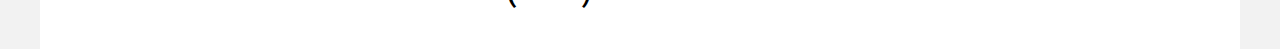
==== commit 2b343f2f: "Правки" ====
--- a/index.html
+++ b/index.html
@@ -5,6 +5,7 @@
   <meta charset="utf-8">
   <title>Sedona</title>
   <link rel="stylesheet" href="styles/styles.css">
+  <link rel="icon" href="favicon.ico">
   <link rel="icon" type="image/png" sizes="32x32" href="images/favicon-32x32.png">
 </head>
   <body>
@@ -24,12 +25,12 @@
           </ul>
           <a class="main-logo-link" href="index.html">
             <img class="main-logo-image" src="images/main-logo-image.svg" width="138" height="70"
-              alt="Логотип сайта Sedona">
+              alt="Логотип сайта Sedona.">
           </a>
           <ul class="user-navigation-list navigation-user">
             <li class="user-navigation-item">
               <a class="navigation-link" href="#">
-                <svg class="navigation-icon navigation-icon-search" aria-hidden="true" focusable="false" width="18" height="18" fill="none" xmlns="http://www.w3.org/2000/svg" role="img" aria-label="Поиск">
+                <svg class="navigation-icon navigation-icon-search" aria-hidden="true" focusable="false" width="18" height="18" fill="none" xmlns="http://www.w3.org/2000/svg" role="img" aria-label="Поиск.">
                   <path class="navigation-icon"
                     d="m18 16.5-3.7-3.7c1-1.3 1.7-3 1.7-4.9 0-4.4-3.6-8-8-8S0 3.6 0 8c0 4.4 3.6 8 8 8 1.8 0 3.5-.6 4.9-1.7l3.7 3.7 1.4-1.5ZM8 14c-3.3 0-6-2.7-6-6s2.7-6 6-6 6 2.7 6 6-2.7 6-6 6Z"
                     fill="#000" />
@@ -40,7 +41,7 @@
             <li class="user-navigation-item">
               <a class="navigation-link" href="#">
                 <svg class="navigation-icon navigation-icon-favourites" aria-hidden="true" focusable="false" width="18" height="17" fill="none"
-                  xmlns="http://www.w3.org/2000/svg" role="img" aria-label="Избранное">
+                  xmlns="http://www.w3.org/2000/svg" role="img" aria-label="Избранное.">
                   <path class="navigation-icon"
                     d="M8.9 17c-.3 0-.6-.1-.8-.4-5.4-6.1-6.7-7.5-7-7.9C.4 7.8 0 6.6 0 5.4 0 2.4 2.4 0 5.5 0 6.8 0 8 .5 9 1.3 10 .5 11.3 0 12.5 0c3 0 5.5 2.4 5.5 5.4 0 1.3-.5 2.5-1.3 3.4l-7 7.9c-.2.2-.4.3-.8.3Zm-6-9.5c.3.4 3.5 4 6.1 6.9l6.2-7c.5-.5.7-1.2.7-2 0-1.8-1.5-3.3-3.3-3.3-1 0-2 .5-2.7 1.3-.3.3-.6.4-.9.4-.3 0-.6-.2-.8-.4-.7-.8-1.7-1.3-2.7-1.3-1.8 0-3.3 1.5-3.3 3.3-.1.9.3 1.6.7 2.1-.1 0-.1 0 0 0Z"
                     fill="#000" />
@@ -59,77 +60,79 @@
       <section class="page-main-intro">
         <h1 class="visually-hidden">Городок Седона</h1>
         <img class="wellcome-image" src="images/wellcome-image.svg" width="458" height="352"
-          alt="Welcome to the gorgeous Sedona">
+          alt="Welcome to the gorgeous Sedona.">
       </section>
       <section class="features">
         <header class="features-header">
           <h2 class="visually-hidden">Преимущества городка Седона</h2>
-          <p class="features-slogan">Седона — небольшой городок в Аризоне,
-            заслуживающий большего!</p>
-          <p class="features-intro">Рассмотрим 5 причин, по которым Седона круче, чем гранд каньон!</p>
+          <p class="features-slogan">Седона — небольшой городок в Аризоне, заслуживающий большего!
+          </p>
+          <p class="features-intro">Рассмотрим 5 причин, по которым Седона круче, чем гранд каньон!
+          </p>
         </header>
         <ol class="features-list">
           <li class="features-item features-item-color">
             <div class="features-wrapper">
               <div class="features-text">
                 <h3 class="features-title">Настоящий городок</h3>
-                <p class="features-number">-№1-</p>
-                <p class="features-description">Седона — не аттракцион для туристов, там течёт
-                  своя жизнь</p>
+                <p class="features-number">-№1-
+                </p>
+                <p class="features-description">Седона — не аттракцион для туристов, там течёт своя жизнь
+                </p>
               </div>
               <img class="features-image features-image-city" src="images/features-image-city.jpg" width="800" height="384"
-                alt="Фото городка Седона">
+                alt="Фото городка Седона.">
             </div>
             <ul class="advice-list">
               <li class="advice-item">
                 <h3 class="advice-title house-image">Жильё</h3>
-                <p class="advice-description">Рекомендуем пожить
-                  в настоящем мотеле,
-                  всё как в кино!</p>
+                <p class="advice-description">Рекомендуем пожить в настоящем мотеле, всё как в кино!
+                </p>
               </li>
               <li class="advice-item advice-item-background">
                 <h3 class="advice-title burger-image">Еда</h3>
-                <p class="advice-description">Всегда заказывайте
-                  топовый фирменный бургер, вы не разочаруетесь!</p>
+                <p class="advice-description">Всегда заказывайте топовый фирменный бургер, вы не разочаруетесь!
+                </p>
               </li>
               <li class="advice-item">
                 <h3 class="advice-title suvenir-image">Сувениры</h3>
-                <p class="advice-description">Не только китайского,
-                  но и настоящего местного производства!</p>
+                <p class="advice-description">Не только китайского, но и настоящего местного производства!
+                </p>
               </li>
             </ul>
           </li>
           <li class="features-item features-item-color">
             <div class="features-wrapper">
               <img class="features-image features-image-bridge" src="images/features-image-bridge.jpg" width="800"
-                height="384" alt="Фото моста">
-              <div class="features-text">
-                <h3 class="features-title">Там есть
-                  мост дьявола</h3>
-                <p class="features-number">-№2-</p>
-                <p class="features-description">Да, по нему можно пройти! Если вы осмелитесь,
-                  разумеется</p>
+                height="384" alt="Фото моста.">
+              <div class="features-text">
+                <h3 class="features-title">Там есть мост дьявола</h3>
+                <p class="features-number">-№2-
+                </p>
+                <p class="features-description">Да, по нему можно пройти! Если вы осмелитесь, разумеется
+                </p>
               </div>
             </div>
           </li>
           <li class="features-item">
             <div class="features-wrapper">
               <div class="features-text">
-                <h3 class="features-title">Небольшая
-                  площадь</h3>
-                <p class="features-number">-№3</p>
-                <p class="features-description">Все достопримечательности
-                  находятся очень близко</p>
+                <h3 class="features-title">Небольшая площадь</h3>
+                <p class="features-number">-№3
+                </p>
+                <p class="features-description">Все достопримечательности находятся очень близко
+                </p>
               </div>
             </div>
           </li>
           <li class="features-item features-item-background">
             <div class="features-wrapper">
               <div class="features-text">
-                <h3 class="features-title">Красивая
-                  дорога</h3>
-                <p class="features-number">-№4</p>
-                <p class="features-description">Ехать в Седону из Лас-Вегаса совсем не скучно!</p>
+                <h3 class="features-title">Красивая дорога</h3>
+                <p class="features-number">-№4
+                </p>
+                <p class="features-description">Ехать в Седону из Лас-Вегаса совсем не скучно!
+                </p>
               </div>
             </div>
           </li>
@@ -138,8 +141,10 @@
               <div class="features-text">
                 <h3 class="features-title">Мало
                   туристов</h3>
-                <p class="features-number">-№5</p>
-                <p class="features-description">Большинство едет в Гранд Каньон и толпится там</p>
+                <p class="features-number">-№5
+                </p>
+                <p class="features-description">Большинство едет в Гранд Каньон и толпится там
+                </p>
               </div>
             </div>
           </li>
@@ -148,31 +153,31 @@
 
       <section class="hotel-search">
         <h2 class="visually-hidden">Найти гостиницу:</h2>
-        <p class="hotel-accent">Заинтересовались?</p>
-        <p class="hotel-description">Укажите предполагаемые даты поездки,
-          и мы покажем вам лучшие предложения гостиниц в Седоне
+        <p class="hotel-accent">Заинтересовались?
+        </p>
+        <p class="hotel-description">Укажите предполагаемые даты поездки, и мы покажем вам лучшие предложения гостиниц в Седоне
         </p>
         <a class="button hotel-search-link" href="#">Поиск гостиницы в Седоне</a>
       </section>
       <section class="subscribe">
         <div class="subscribe-wrapper main-subscribe-wrapper">
           <h2 class="subscribe-title">Подпишитесь на рассылку</h2>
-          <p class="subscribe-description">Только полезная информация и никакого спама,
-            честное бойскаутское!</p>
+          <p class="subscribe-description">Только полезная информация и никакого спама, честное бойскаутское!
+          </p>
           <form class="subscribe-form" action="https://echo.htmlacademy.ru/" method="post">
             <input class="subscribe-form-input" type="text" name="email" placeholder="Ваш email">
-            <button type="submit" class="button subscribe-button">Подписаться</button>
+            <button class="button subscribe-button" type="submit">Подписаться</button>
           </form>
         </div>
       </section>
-      </main>
+    </main>
 
     <footer class="page-footer">
       <ul class="social-list">
         <li class="social-list-item">
           <a class="social-list-link" href="https://twitter.com/htmlacademy_ru">
-            <svg class="social-icon" width="18" height="15" fill="none" xmlns="http://www.w3.org/2000/svg" role="img" aria-label="Twitter">
-              <path
+            <svg class="social-icon" width="18" height="15" fill="none" xmlns="http://www.w3.org/2000/svg" role="img" aria-label="Twitter.">
+              <path class="social-icon"
                 d="M11.6.2c1.8-.5 3.2.3 3.8 1.2l2.1-.7c0 .9-.6 1.5-.9 1.8.7.1 1.4-.6 1.4-.6a3 3 0 0 1-1.7 2C16.1 10.7 13 15.1 5.7 15h-.5c-.4 0-4.4-.5-5.2-1.9 2.4.2 4.1-.4 5-1.2-1-.3-2.9-.4-3.2-2.9.4.1.6.2 1.3.1C1.8 8.3.4 7.5.5 5.3c.3.3 1.1.5 1.4.5C1.1 5.6-.2 2.5.9.9a11 11 0 0 0 7.6 3.8C8.7 2.3 9.7.8 11.6.2Z"
                 fill="#83B3D3" />
             </svg>
@@ -181,16 +186,16 @@
         </li>
         <li class="social-list-item">
           <a class="social-list-link" href="https://www.facebook.com/htmlacademy">
-            <svg class="social-icon" width="10" height="18" fill="none" xmlns="http://www.w3.org/2000/svg" role="img" aria-label="Facebook">
-              <path d="M7 0a4 4 0 0 0-4 4v2H0v4h3v8h4v-8h3V6H7V4h3V0H7Z" fill="#83B3D3" />
+            <svg class="social-icon" width="10" height="18" fill="none" xmlns="http://www.w3.org/2000/svg" role="img" aria-label="Facebook.">
+              <path class="social-icon" d="M7 0a4 4 0 0 0-4 4v2H0v4h3v8h4v-8h3V6H7V4h3V0H7Z" fill="#83B3D3" />
             </svg>
             <span class="visually-hidden">Мы в Facebook</span>
           </a>
         </li>
         <li class="social-list-item">
           <a class="social-list-link" href="https://www.youtube.com/c/HTMLAcademyRUS">
-            <svg class="social-icon" width="20" height="16" fill="none" xmlns="http://www.w3.org/2000/svg" role="img" aria-label="Youtube">
-              <path
+            <svg class="social-icon" width="20" height="16" fill="none" xmlns="http://www.w3.org/2000/svg" role="img" aria-label="Youtube.">
+              <path class="social-icon"
                 d="M17 0H2.9C1.2 0 0 1.5 0 3.2v9.5C0 14.5 1.2 16 2.9 16h14.3c1.5 0 2.9-1.5 2.9-3.2V3.2C19.9 1.5 18.7 0 17 0ZM7 11.8V4.2L13.7 8 7 11.8Z"
                 fill="#83B3D3" />
             </svg>
@@ -206,8 +211,8 @@
       <div class="page-copyright">
         <h2 class="visually-hidden">Разработано</h2>
         <a class="page-copyright-link" href="https://htmlacademy.ru/">
-          <svg class="development-logo" width="115" height="34" fill="none" xmlns="http://www.w3.org/2000/svg" role="img" aria-label="Разработано htmlacademy">
-            <path
+          <svg class="development-logo" width="115" height="34" fill="none" xmlns="http://www.w3.org/2000/svg" role="img" aria-label="Разработано htmlacademy.">
+            <path class="development-logo"
               d="M0 12.9v2.6h2.5v-2.6H0ZM11.6 4.5c-1.6 0-2.8.7-3.6 1.7h-.1V0h-2v15.5h2v-5.3c0-2.1 1.3-3.6 3.3-3.6 1.8 0 2.9 1.4 2.9 3.2v5.7h2V9.4c.1-3-1.8-4.9-4.5-4.9ZM26.6 4.8h-4.8V1.1h-2v3.8h-1.9v2h1.9v6c0 1.7 1 2.7 2.7 2.7h4.1v-2h-3.7c-.7 0-1.1-.4-1.1-1.1V6.8h4.8v-2ZM41.1 4.6c-1.6 0-2.9.8-3.5 2.1h-.1a3.7 3.7 0 0 0-3.4-2.1c-1.4 0-2.5.8-3.1 1.8h-.1V4.8H29v10.6h2V10c0-2 1-3.5 2.6-3.5 1.5 0 2.4 1 2.4 2.6v6.3h2V9.8c0-2.4 1.4-3.3 2.6-3.3 1.5 0 2.4 1 2.4 2.6v6.3h2V8.9c.1-2.5-1.4-4.3-3.9-4.3ZM47.8 12.7c0 1.7 1 2.7 2.8 2.7h2v-2h-1.7c-.7 0-1.1-.4-1.1-1.1V0h-2v12.7ZM28.9 19.7a4.9 4.9 0 0 0-3.9-1.8c-3.1 0-5.4 2.3-5.4 5.6s2.3 5.6 5.4 5.6c1.8 0 3-.8 3.8-1.9h.1v1.6h2V18.2h-2v1.5Zm-3.6 7.4a3.5 3.5 0 0 1-3.6-3.6c0-2 1.4-3.6 3.6-3.6s3.6 1.6 3.6 3.6c0 1.9-1.4 3.6-3.6 3.6ZM44.2 22c-.5-2.4-2.6-4.1-5.4-4.1a5.4 5.4 0 0 0-5.6 5.6c0 3.1 2.2 5.6 5.6 5.6 2.8 0 4.9-1.8 5.4-4.2h-2.1a3.4 3.4 0 0 1-3.3 2.3 3.5 3.5 0 0 1-3.6-3.6c0-2 1.4-3.6 3.6-3.6 1.6 0 2.8 1 3.3 2.2h2.1V22ZM55.1 19.7a4.9 4.9 0 0 0-3.9-1.8c-3.1 0-5.4 2.3-5.4 5.6s2.3 5.6 5.4 5.6c1.8 0 3-.8 3.8-1.9h.1v1.6h2V18.2h-2v1.5Zm-3.6 7.4a3.5 3.5 0 0 1-3.6-3.6c0-2 1.4-3.6 3.6-3.6s3.6 1.6 3.6 3.6c0 1.9-1.5 3.6-3.6 3.6ZM68.7 19.8a5 5 0 0 0-3.9-1.9c-3.1 0-5.4 2.3-5.4 5.6s2.2 5.6 5.4 5.6c1.7 0 3-.8 3.8-1.8h.1v1.5h2V13.4h-2v6.4Zm-3.6 7.3a3.5 3.5 0 0 1-3.6-3.6c0-2 1.4-3.6 3.6-3.6s3.6 1.6 3.6 3.6c-.1 2-1.5 3.6-3.6 3.6ZM78.3 17.9a5.4 5.4 0 0 0-5.5 5.6c0 3 2.1 5.6 5.5 5.6 2.5 0 4.5-1.3 5.2-3.6h-2.1c-.5 1-1.6 1.6-3 1.6-1.9 0-3.3-1.3-3.4-2.9h8.8c.2-3.6-2-6.3-5.5-6.3Zm0 1.9c1.7 0 3 1 3.3 2.6h-6.5a3.2 3.2 0 0 1 3.2-2.6ZM98.2 17.9a4 4 0 0 0-3.6 2h-.1c-.6-1.2-1.8-2-3.4-2-1.4 0-2.5.7-3.1 1.8v-1.5h-1.9v10.6h2v-5.4c0-2 1-3.4 2.6-3.5 1.5 0 2.4 1 2.4 2.6v6.3h2v-5.6c0-2.4 1.4-3.3 2.6-3.3 1.5 0 2.4 1 2.4 2.6v6.3h2v-6.5c.1-2.6-1.4-4.4-3.9-4.4ZM109.4 27l-3.6-8.9h-2.2l4.8 11.6c-.3.9-.7 1.2-1.7 1.2h-2.5v2h2.5c1.8 0 2.8-.8 3.5-2.6l4.7-12.2h-2.1l-3.4 8.9Z"
               fill="#000" />
           </svg>
--- a/styles/styles.css
+++ b/styles/styles.css
@@ -26,18 +26,20 @@
 }
 
 body {
+  display: flex;
+  flex-direction: column;
   min-width: 1240px;
   min-height: 100%;
   margin: 0;
   padding: 0;
-  display: flex;
-  flex-direction: column;
+
   font-family: "PT Sans", "Arial", sans-serif;
   font-size: 18px;
   line-height: 21px;
   font-weight: 400;
-  background-color: #F2F2F2;
   color: #000000;
+
+  background-color: #f2f2f2;
 }
 
 .main-container {
@@ -60,30 +62,34 @@
 }
 
 .sorting-container {
+  display: flex;
+  justify-content: space-between;
   width: 1057px;
   margin: 0 auto;
-  display: flex;
-  justify-content: space-between;
 }
 
 .page-header {
   color: #000000;
+
   background-color: #ffffff;
 }
 
 .page-footer {
   display: flex;
   justify-content: space-between;
+  padding: 42px 72px;
+
   background-color: #ffffff;
-  padding: 42px 72px;
 }
 
 .page-copyright-link {
-  display: flex;
   position: relative;
+
+  display: flex;
+  justify-content: end;
   align-items: center;
-  justify-content: end;
   width: 160px;
+
   border: 3px solid transparent;
   outline: 0;
 }
@@ -97,14 +103,15 @@
 }
 
 .page-copyright-link:focus::before {
-   border: 3px solid #83b3d3;
-  position: absolute;
-  border-radius: 10px;
+  position: absolute;
+  content: "";
   left: 20px;
   right: -20px;
   top: -19px;
   bottom: -18px;
-  content: "";
+
+  border: 3px solid #83b3d3;
+  border-radius: 10px;
 }
 
 .development-logo {
@@ -115,9 +122,9 @@
   display: flex;
   flex-wrap: wrap;
   justify-content: space-between;
+  padding: 0;
+  margin: 0;
   list-style: none;
-  padding: 0;
-  margin: 0;
 }
 
 .social-list-link {
@@ -125,9 +132,10 @@
   align-items: center;
   justify-content: center;
   box-sizing: border-box;
-  border: 2px solid transparent;
   width: 40px;
   height: 40px;
+
+  border: 2px solid transparent;
 }
 
 .footer-social-item {
@@ -141,15 +149,15 @@
 }
 
 .social-icon {
-  fill: #83B3D3;
+  fill: #83b3d3;
 }
 
 .social-list-link:hover .social-icon {
-  fill: #68A2CA;
+  fill: #68a2ca;
 }
 
 .social-list-link:focus .social-icon {
-  fill: #68A2CA;
+  fill: #68a2ca;
 }
 
 .social-list-link:active .social-icon {
@@ -162,42 +170,46 @@
 
 .main-logo-link {
   position: absolute;
+  width: 138px;
   top: -3px;
   left: 0;
   right: 0;
   bottom: 0;
-  width: 138px;
-  height: 70px;
   margin: 0 auto;
+  z-index: 1;
+
   border: 3px solid transparent;
   border-radius: 10px;
-  z-index: 1;
 }
 
 .main-navigation {
-  display: flex;
   position: relative;
+
+  display: flex;
   justify-content: space-between;
-  width: 1200px;
-  padding: 0 71px;
+  padding: 0 71px 0 54px;
 }
 
 .main-navigation-item {
-  padding: 20px 0;
+  position: relative;
+  padding: 18px 0;
 }
 
 .navigation-link {
+  position: relative;
+
   display: block;
-  position: relative;
+  padding: 0 14px;
+
   font-family: "PT Sans", "Arial", sans-serif;
   font-size: 20px;
   line-height: 26px;
   font-weight: 700;
   color: inherit;
-  background-color: inherit;
   text-decoration: none;
   text-align: center;
-  padding: 0 14px;
+
+  background-color: inherit;
   border-radius: 10px;
   border: solid 3px transparent;
 }
@@ -208,9 +220,10 @@
   left: 14px;
   height: 2px;
   bottom: -27px;
+  z-index: 1;
+  content: "";
+
   background-color: #756257;
-  content: "";
-  z-index: 1;
 }
 
 .navigation-link:hover {
@@ -218,7 +231,7 @@
 }
 
 .navigation-link:focus {
-  border: 3px solid #83B3D3;
+  border: 3px solid #83b3d3;
   outline: 0;
 }
 
@@ -256,7 +269,7 @@
 
 .navigation-link-here:focus {
   background-color: #615048;
-  border: 3px solid #83B3D3;
+  border: 3px solid #83b3d3;
   border-radius: 4px;
   outline: 0;
 }
@@ -266,19 +279,22 @@
 }
 
 .navigation-icon-circle {
-  display: block;
   position: absolute;
   width: 19px;
   height: 19px;
   top: -3px;
   right: 0;
+
+  display: block;
+
+  font-size: 10px;
+  line-height: 19px;
+  font-weight: 400;
+  color: #ffffff;
+
   border-radius: 50%;
   background-color: #7db54f;
   overflow: hidden;
-  font-size: 10px;
-  line-height: 19px;
-  font-weight: 400;
-  color: #ffffff;
 }
 
 .navigation-link-here {
@@ -289,6 +305,7 @@
   text-transform: uppercase;
   color: #ffffff;
   text-decoration: none;
+
   background-color: #756257;
   cursor: pointer;
   border: none;
@@ -298,7 +315,7 @@
 
 
 .user-navigation-item .navigation-link {
-  padding: 16px 21px;
+  padding: 14px 20px;
   min-height: 18px;
   min-width: 18px;
   box-sizing: border-box;
@@ -309,12 +326,14 @@
   padding: 4px 0 6px;
   box-sizing: border-box;
   min-width: 160px;
+  margin-left: 21px;
+
   text-align: center;
-  margin-left: 21px;
 }
 
 .wellcome-image {
   display: block;
+  width: 458px;
   margin: 0 auto;
 }
 
@@ -325,16 +344,18 @@
 }
 
 .hotel-search-link {
+  padding: 17px 150px;
+
   font-size: 20px;
   line-height: 36px;
   font-weight: 700;
   color: #ffffff;
-  background: #756257;
-  border-radius: 10px;
   text-decoration: none;
   text-align: center;
   text-transform: uppercase;
-  padding: 17px 150px;
+
+  background: #756257;
+  border-radius: 10px;
 }
 
 .hotel-search-link:hover {
@@ -342,7 +363,7 @@
 }
 
 .hotel-search-link:focus {
-  border: 3px solid #83B3D3;
+  border: 3px solid #83b3d3;
   border-radius: 10px;
   background-color: #615048;
   outline: 0;
@@ -353,103 +374,149 @@
 }
 
 .cards-link {
-  display: block;
+  display: flex;
+
   text-decoration: none;
+
+  outline: 0;
+}
+
+.cards-link:focus .hotel-cards-title {
+  border: 3px solid #83b3d3;
+  border-radius: 10px;
 }
 
 .hotel-cards-title {
+  margin-top: 0;
+  margin-bottom: 1px;
+
   font-size: 24px;
   line-height: 31px;
   font-weight: 700;
   color: #000000;
-  margin-top: 0;
-  margin-bottom: 1px;
+}
+
+.cards-link:hover .hotel-cards-title{
+  color: #756257;
+}
+
+.cards-link:active .hotel-cards-title{
+  color: rgba(117, 98, 87, 0.3);
 }
 
 .button-cards {
+  padding: 10px 32px;
+  margin-right: 8px;
+
   font-size: 16px;
   line-height: 21px;
   font-weight: 700;
   text-transform: uppercase;
   color: #ffffff;
+  text-decoration: none;
+
   background-color: #756257;
   border-radius: 4px;
-  text-decoration: none;
-  padding: 10px 32px;
-  margin-right: 8px;
+}
+
+.button-cards:focus {
+  background: #615048;
+  border: 3px solid #83b3d3;
+  outline: 0;
+}
+
+.button-cards:hover {
+  background: #615048;
+}
+
+.button-cards:active {
+  color: rgba(255, 255, 255, 0.3);
 }
 
 .hotel-cards-stars {
+  position: relative;
+
   display: flex;
   flex-direction: column;
   flex-wrap: wrap;
   margin: 0;
   margin-left: auto;
+  padding: 85px 0 0 0;
 }
 
 .hotel-cards-rating {
   display: flex;
+  margin: 0;
+  padding: 10px 34px;
+
   font-size: 16px;
   line-height: 21px;
   text-align: center;
   color: #333333;
+  text-transform: uppercase;
+
   background: #f2f2f2;
   border-radius: 4px;
-  padding: 10px 34px;
-  text-transform: uppercase;
-  margin: 0;
 }
 
 .four-stars::before {
+  position: absolute;
+  top: 10px;
+  width: 93px;
+  height: 17px;
+  content: "";
+  align-self: center;
+
   background-image : url("..//images/star-icon.svg"),
     url("..//images/star-icon.svg"),
     url("..//images/star-icon.svg"),
     url("..//images/star-icon.svg");
+  background-position: 0, 25px, 50px, 73px;
+  background-repeat: no-repeat;
+}
+
+.three-stars::before {
+  position: absolute;
+  top: 10px;
   width: 93px;
   height: 17px;
+  content: "";
   align-self: center;
-  background-repeat: no-repeat;
-  background-position: 0, 25px, 50px, 73px;
-  content: "";
-  margin-bottom: 68px;
-}
-
-.three-stars::before {
+
   background-image : url("..//images/star-icon.svg"),
     url("..//images/star-icon.svg"),
     url("..//images/star-icon.svg");
+  background-position: 0, 25px, 50px;
+  background-repeat: no-repeat;
+}
+
+.two-stars::before {
+  position: absolute;
+  top: 10px;
   width: 93px;
   height: 17px;
+  content: "";
   align-self: center;
-  background-repeat: no-repeat;
-  background-position: 0, 25px, 50px;
-  content: "";
-  margin-bottom: 68px;
-}
-
-.two-stars::before {
+
   background-image : url("..//images/star-icon.svg"),
     url("..//images/star-icon.svg");
-  width: 93px;
-  height: 17px;
-  align-self: center;
+  background-position: 0, 25px;
   background-repeat: no-repeat;
-  background-position: 0, 25px;
-  content: "";
-  margin-bottom: 68px;
 }
 
 .contacts-phone {
   display: block;
+  margin: 0;
+
   font-size: 40px;
   line-height: 40px;
   font-weight: inherit;
   color: #000000;
   text-transform: uppercase;
   text-decoration: none;
+
   border: 3px solid transparent;
   outline: 0;
-  margin: 0;
 }
 
 .contacts-phone:hover {
@@ -467,20 +534,21 @@
 
 
 .hotel-card {
+  display: flex;
+  flex-direction: column;
   width: 535px;
-  display: flex;
-  flex-direction: column;
   margin: 0;
 }
 
 .hotel-cards-type {
   display: block;
+  margin-top: 0;
+  margin-bottom: 31px;
+
   font-size: 18px;
   line-height: 23px;
   font-weight: 400;
   color: #333333;
-  margin-top: 0;
-  margin-bottom: 31px;
 }
 
 .hotel-cards-buttons {
@@ -488,14 +556,15 @@
 }
 
 .hotel-cards-description {
+  display: flex;
+  justify-content: space-between;
   width: 235px;
-  display: flex;
-  justify-content: space-between;
   margin: 0;
 }
 
 .hotel-cards-price {
   display: block;
+
   font-size: 18px;
   line-height: 23px;
   font-weight: 400;
@@ -503,16 +572,51 @@
 }
 
 .hotel-cards-favorites {
+  padding: 10px 32px;
+
   font-size: 16px;
   line-height: 21px;
   font-weight: bold;
   color: #ffffff;
-  background-color: #83b3d3;
-  border-radius: 4px;
   text-align: center;
   text-transform: uppercase;
+
+  background-color: #83b3d3;
   border: none;
-  padding: 10px 32px;
+  border-radius: 4px;
+}
+
+.hotel-cards-favorites:hover {
+  background-color: #68a2ca;
+  outline: 0;
+}
+
+.hotel-cards-favorites:focus {
+  background-color: #68a2ca;
+  border: 3px solid #756257;
+  border-radius: 4px;
+  outline: 0;
+}
+
+.hotel-cards-favorites:active {
+  color: rgba(255, 255, 255, 0.3);
+}
+
+.hotel-cards-favorites-current {
+  background-color: #7db54f;
+}
+
+.hotel-cards-favorites-current:hover {
+  background-color: #6c9e42;
+}
+
+.hotel-cards-favorites-current:focus {
+  background-color: #6c9e42;
+  border: 3px solid #756257;
+}
+
+.hotel-cards-favorites-current:active {
+  color: rgba(255, 255, 255 0.3)
 }
 
 .features-wrapper {
@@ -544,21 +648,24 @@
 }
 
 .features-slogan {
+  margin-top: 0;
+  margin-bottom: 23px;
+
   font-size: 30px;
   line-height: 36px;
   font-weight: 700;
+  text-transform: uppercase;
   color: #000000;
-  text-transform: uppercase;
-  margin-top: 0;
-  margin-bottom: 23px;
 }
 
 .features-intro {
+  margin: 0;
+
   font-size: 22px;
   line-height: 36px;
   font-weight: 400;
   color: #333333;
-  margin: 0;
+
 }
 
 .visually-hidden {
@@ -578,12 +685,13 @@
 }
 
 .page-main-intro {
+  padding: 50px 0 83px 0;
+
   background-color: #ffffff;
   background-image: url("../images/wellcome-decoration.svg"), url("../images/page-main-intro-background.jpg");
   background-repeat: no-repeat no-repeat;
   background-size: 100%, cover;
   background-position: center bottom, center center;
-  padding: 50px 0 83px 0;
 }
 
 .subscribe-wrapper {
@@ -595,9 +703,11 @@
 
 .main-subscribe-wrapper {
   color: #ffffff;
+
   background-repeat: no-repeat;
   background-size: 100% auto;
   background-image: url("../images/subscribe-background.jpg");
+  background-color: #ffffff;
 }
 
 .catalog-filter {
@@ -611,36 +721,42 @@
 
 .catalog-filter-price {
   display: flex;
+  flex-wrap: wrap;
   width: 330px;
-  flex-wrap: wrap;
 }
 
 .button {
   display: inline-block;
+  box-sizing: border-box;
+
   font-family: inherit;
+  text-align: center;
+  text-decoration: none;
+
+  border: none;
   cursor: pointer;
-  box-sizing: border-box;
-  text-align: center;
-  border: none;
-  text-decoration: none;
 }
 
 .button-wrapper {
-  width: 160px;
-  margin: 0;
   display: flex;
   flex-direction: column;
   justify-content: flex-end;
+  width: 160px;
+  margin: 0;
 }
 .catalog-filter-title {
+  margin-top: 0;
+  margin-bottom: 34px;
+
   font-size: 20px;
   line-height: 26px;
   font-weight: bold;
-  margin-top: 0;
-  margin-bottom: 34px;
 }
 
 .button-enter {
+  padding: 18px 35px;
+  margin-bottom: 11px;
+
   font-family: "PT Sans", sans-serif;
   font-style: normal;
   font-size: 16px;
@@ -649,24 +765,25 @@
   text-align: center;
   text-transform: uppercase;
   color: #ffffff;
+
   background-color: #83b3d3;
   border: none;
   border-radius: 4px;
+}
+
+.button-reset {
   padding: 18px 35px;
-  margin-bottom: 20px;
-}
-
-.button-reset {
+
   font-family: "PT Sans", sans-serif;
   font-style: normal;
   font-size: 18px;
   line-height: 23px;
   font-weight: 400;
+  text-align: center;
+  color: #ffffff;
+
   background: inherit;
-  text-align: center;
   border: none;
-  color: #ffffff;
-  padding: 18px 35px;
 }
 
 .control-label {
@@ -680,61 +797,120 @@
 }
 
 .control-input {
- box-sizing: border-box;
  width: 20px;
  height: 20px;
+ box-sizing: border-box;
 }
 
 .background-wrapper {
+  display: flex;
+  flex-direction: column;
+  margin: 0;
+  padding: 58px 71px;
+
+  color: #ffffff;
+
   background-image: url("../images/catalog-background.jpg");
   background-repeat: no-repeat;
   background-size: cover;
-  color: #ffffff;
-  margin: 0;
-  padding: 58px 71px;
+  background-color: #83b3d3;
+}
+
+.inner-header {
   display: flex;
   flex-direction: column;
 }
 
-.inner-header {
-  display: flex;
-  flex-direction: column;
-}
-
 .inner-header-title {
+  margin-top: 0;
+  margin-bottom: 5px;
+
   font-size: 60px;
   line-height: 78px;
   font-weight: 700;
-  margin-top: 0;
-  margin-bottom: 5px;
 }
 
 .breadcrumbs-list-link {
-  font-size: 16px;
-  line-height: 21px;
-  font-weight: 400;
-  padding: 6px 8px;
+  color: inherit;
+  text-decoration: none;
+}
+
+.breadcrumbs-list-link:first-child {
+  position: relative;
+
+  display: block;
+  width: 20px;
+  height: 20px;
+}
+
+.breadcrumbs-list-link:first-child svg {
+  position: absolute;
+  top: 0;
+  bottom: 0;
+  right: 0;
+  left: 0;
+
+  margin: auto;
 }
 
 .breadcrumbs-list-item {
-  display: flex;
-  margin-left: auto;
-  margin-right: 10px;
+  position: relative;
+
+  margin-right: 16px;
+}
+
+.breadcrumbs-list-item:not(:last-child)::after {
+  position: absolute;
+  width: 5px;
+  height: 8px;
+  top: 7px;
+  right: -10px;
+  content: "";
+
+  background-image: url("../images/arrow.svg");
+  background-repeat: no-repeat;
+  background-position: center;
+  background-size: 100% 100%;
+}
+
+.breadcrumbs-list-link[href]:hover,
+.breadcrumbs-list-link[href]:hover path {
+  color:rgba(255, 255, 255, 0.6);
+  fill: rgba(255, 255, 255, 0.6);
+  cursor: pointer;
+}
+
+.breadcrumbs-list-link[href]:focus,
+.breadcrumbs-list-link[href]:hover path {
+  outline: none;
+  color:rgba(255, 255, 255, 1);
+  fill: rgba(255, 255, 255, 1);
+  box-shadow: 0 0 0 3px #83b3d3;
+  border-radius: 4px;
+}
+
+.breadcrumbs-list-link[href]:active,
+.breadcrumbs-list-link[href]:hover path {
+  color:rgba(255, 255, 255, 0.3);
+  fill: rgba(255, 255, 255, 0.3);
+  box-shadow: none;
 }
 
 .hotels-found {
+  margin: 0;
+
   font-size: 30px;
   line-height: 39px;
   font-weight: bold;
   text-transform: uppercase;
-  margin: 0;
 }
 
 .select-control {
   width: 247px;
   padding: 12px 19px;
+  box-sizing: border-box;
+
   border: 2px solid #e6e6e6;
-  box-sizing: border-box;
   border-radius: 4px;
 }
 
@@ -747,18 +923,19 @@
 
 .catalog-filter-input {
   display: flex;
+  width: 145px;
+  height: 48px;
+  box-sizing: border-box;
+
   font-family: "PT sans", sans-serif;
+  font-size: 18px;
+  line-height: 23px;
   font-style: normal;
   color: #ffffff;
+
   background: inherit;
-  font-size: 18px;
-  line-height: 23px;
-  width: 145px;
-  height: 48px;
   border: 2px solid #ffffff;
-  box-sizing: border-box;
-  border-radius: 4px;
-  box-sizing: border-box;
+  border-radius: 4px;
 }
 
 .catalog-filter-input::placeholder {
@@ -767,57 +944,88 @@
   font-weight: 400;
   text-align: right;
   color: #ffffff;
+
   opacity: 0.3;
 }
 
 .catalog-filter-input:hover::placeholder {
+  position: absolute;
+  width: 145px;
+  height: 48px;
+  box-sizing: border-box;
+
   border: 2px solid #ffffff;
   border-radius: 4px 0px 0px 4px;
-  box-sizing: border-box;
   opacity: 0.6;
+}
+
+.catalog-filter-input:focus::placeholder {
   position: absolute;
   width: 145px;
   height: 48px;
-}
-
-.catalog-filter-input:focus::placeholder {
+  box-sizing: border-box;
+
   border: 2px solid #ffffff;
-  box-sizing: border-box;
-  box-shadow: 0px 0px 0px 3px #81B3D2;
   border-radius: 4px 0px 0px 4px;
+  box-shadow: 0px 0px 0px 3px #81b3d2;
+}
+
+.catalog-filter-input:active::placeholder {
   position: absolute;
   width: 145px;
   height: 48px;
-}
-
-.catalog-filter-input:active::placeholder {
+  box-sizing: border-box;
+
   background: #756257;
-  border: 2px solid #FFFFFF;
-  box-sizing: border-box;
+  border: 2px solid #ffffff;
   border-radius: 4px 0px 0px 4px;
-  position: absolute;
-  width: 145px;
-  height: 48px;
 }
 
 .hotel-cards-item {
   display: flex;
-  border-top: 1px solid #E6E6E6;
-  padding: 29px 0;
+  padding: 30px 0;
+  align-items: center;
+
+  border-top: 1px solid #e6e6e6;
+}
+
+.hotel-cards-link-image {
+  display: flex;
+  margin-right: 36px;
 }
 
 .hotel-cards-image {
   display: block;
-  margin-right: 36px;
+  max-width: 180px;
+  height: auto;
+  object-fit: cover;
+}
+
+.hotel-cards-link-image:hover {
+  opacity: 0.6;
+}
+
+.hotel-cards-link-image:focus {
+  border: 3px solid #83b3d3;
+  outline: 0;
+}
+
+.hotel-cards-link-image:active {
+  opacity: 0.3;
 }
 
 .download-button-inner {
    padding: 30px 0;
-   border-top: 1px solid #E6E6E6;
-   border-bottom: 1px solid #E6E6E6;
+
+   border-top: 1px solid #e6e6e6;
+   border-bottom: 1px solid #e6e6e6;
 }
 
 .download-button {
+  display: block;
+  margin: 0 auto;
+  padding: 20px 216px;
+
   font-family: "PT sans", sans-serif;
   font-style: normal;
   font-size: 20px;
@@ -825,21 +1033,21 @@
   font-weight: bold;
   text-transform: uppercase;
   color: #ffffff;
+
   background-color: #83b3d3;
   border: none;
   border-radius: 4px;
-  padding: 20px 216px;
-  display: block;
-  margin: 0 auto;
 }
 
 .main-navigation-list {
   display: flex;
   flex-wrap: wrap;
+  width: 500px;
   list-style: none;
+  margin: 0;
+  padding: 0;
+
   text-decoration: none;
-  padding: 0;
-  margin: 0;
 }
 
 .user-navigation-list {
@@ -847,9 +1055,9 @@
   flex-wrap: wrap;
   justify-content: center;
   width: 450px;
+  margin: 0;
+  padding: 15px 0;
   list-style: none;
-  padding: 15px 0;
-  margin: 0;
 }
 
 .navigation-user {
@@ -864,6 +1072,7 @@
   bottom: 0;
   left: 0;
   margin: auto;
+
   fill: #000000;
 }
 
@@ -871,58 +1080,68 @@
   display: flex;
   justify-content: space-between;
   flex-wrap: wrap;
+  list-style: none;
+  margin: 0;
+  padding: 0;
+
   text-align: center;
-  list-style: none;
-  padding: 0;
-  margin: 0;
 }
 
 .features-image {
   display: block;
+  max-width: 800px;
+  height: auto;
+  object-fit: cover;
 }
 
 .features-title {
-  font-size: 24px;
-  line-height: 28px;
-  color: #000000;
-  font-weight: bold;
-  text-transform: uppercase;
   margin-top: 0;
   margin-bottom: 26px;
-}
-
-.advice-title {
-  position: relative;
+
+
   font-size: 24px;
   line-height: 28px;
   font-weight: bold;
   text-transform: uppercase;
+  color: #000000;
+}
+
+.advice-title {
+  position: relative;
   margin-top: 0;
   margin-bottom: 26px;
+
+  font-size: 24px;
+  line-height: 28px;
+  font-weight: bold;
+  text-transform: uppercase;
 }
 
 .advice-description {
+  margin: 0;
+
   font-size: 18px;
   line-height: 21px;
   font-weight: 400;
-  margin: 0;
 }
 
 .features-number {
+  margin-top: 0;
+  margin-bottom: 26px;
+
   font-size: 18px;
   line-height: 21px;
   font-weight: 400;
   color: #333333;
-  margin-top: 0;
-  margin-bottom: 26px;
 }
 
 .features-description {
+  margin: 0;
+
   font-size: 18px;
   line-height: 21px;
   font-weight: 400;
   color: #333333;
-  margin: 0;
 }
 
 .features-item {
@@ -950,16 +1169,18 @@
   justify-content: space-between;
   flex-wrap: wrap;
   list-style: none;
+  padding: 0;
+  margin: 0;
+
   text-align: center;
-  padding: 0;
-  margin: 0;
 }
 
 .advice-item {
   width: 400px;
   padding: 184px 87px 79px 87px;
+  box-sizing: border-box;
+
   background-color: #f0f5f9;
-  box-sizing: border-box;
 }
 
 .advice-item-background {
@@ -967,34 +1188,37 @@
 }
 
 .house-image::before {
-  content:'';
   position: absolute;
   bottom: 60px;
   right: 80px;
   width: 72px;
   height: 75px;
+  content:'';
+
   background-image: url("../images/advice-images/advice-image-housing.svg");
   background-repeat: no-repeat;
 }
 
 .burger-image::before {
   position: absolute;
-  content:'';
   bottom: 60px;
   right: 82px;
   width: 70px;
   height: 74px;
+  content:'';
+
   background-image: url("../images/advice-images/advice-image-burger.svg");
   background-repeat: no-repeat;
 }
 
 .suvenir-image::before {
   position: absolute;
-  content:'';
   bottom: 60px;
   right: 82px;
   width: 64px;
   height: 76px;
+  content:'';
+
   background-image: url("../images/advice-images/advice-image-suvenir.svg");
   background-repeat: no-repeat;
 }
@@ -1008,48 +1232,53 @@
 }
 
 .hotel-search {
+  margin: 0;
+  padding: 91px 305px;
+
   text-align: center;
-  margin: 0;
-  padding: 91px 305px;
 }
 
 .hotel-accent {
+  margin-top: 0;
+  margin-bottom: 15px;
+
   font-size: 30px;
   line-height: 36px;
   font-weight: bold;
   text-transform: uppercase;
   color: #000000;
+}
+
+.hotel-description {
+  margin-top: 0;
+  margin-bottom: 73px;
+
+  font-size: 22px;
+  line-height: 26px;
+  font-weight: 400;
+  color: #333333;
+}
+
+.subscribe {
+  text-align: center;
+}
+
+.subscribe-title {
   margin-top: 0;
   margin-bottom: 15px;
-}
-
-.hotel-description {
-  font-size: 22px;
-  line-height: 26px;
-  font-weight: 400;
-  color: #333333;
-  margin-top: 0;
-  margin-bottom: 73px;
-}
-
-.subscribe {
-  text-align: center;
-}
-
-.subscribe-title {
+
   font-size: 30px;
   line-height: 36px;
   text-transform: uppercase;
+}
+
+.subscribe-description {
   margin-top: 0;
-  margin-bottom: 15px;
-}
-
-.subscribe-description {
+  margin-bottom: 26px;
+
   font-size: 22px;
   line-height: 26px;
   font-weight: 400;
-  margin-top: 0;
-  margin-bottom: 26px;
 }
 
 .subscribe-form {
@@ -1059,13 +1288,13 @@
 }
 
 .subscribe-form .subscribe-button:hover {
-  background-color: #68A2CA;
+  background-color: #68a2ca;
 }
 
 .subscribe-form .subscribe-button:focus {
   border: 3px solid #756257;
   border-radius: 0px 10px 10px 0px;
-  background: #68A2CA;
+  background: #68a2ca;
   outline: 0;
 }
 
@@ -1074,17 +1303,19 @@
 }
 
 .subscribe-form-input {
+  width: 600px;
+  padding: 0 22px;
+
   font-family: "PT Sans", sans-serif;
   font-style: normal;
   font-size: 18px;
   line-height: 26px;
   font-weight: 400;
-  width: 600px;
+  color: #000000;
+
   background-color: #f2f2f2;
-  color: #000000;
   border: none;
   border-radius: 10px 0 0 10px;
-  padding: 0 22px;
 }
 
 .subscribe-form .subscribe-form-input:hover {
@@ -1092,7 +1323,7 @@
 }
 
 .subscribe-form .subscribe-form-input:focus {
-  border: 3px solid #83B3D3;
+  border: 3px solid #83b3d3;
   outline: 0;
 }
 
@@ -1101,11 +1332,11 @@
 }
 
 .subscribe-form .subscribe-form-input:invalid {
-  border: 3px solid #FF5757;
+  border: 3px solid #ff5757;
 }
 
 .subscribe-form-input:hover::placeholder {
-  background-color: #E6E6E6;
+  background-color: #e6e6e6;
 }
 
 .subscribe-form-input:focus::placeholder {
@@ -1123,6 +1354,9 @@
 }
 
 .subscribe-button {
+  width: 200px;
+  height: 60px;
+
   font-family: "PT Sans", "Arial", sans-serif;
   font-style: normal;
   font-size: 20px;
@@ -1131,27 +1365,29 @@
   text-transform: uppercase;
   font-weight: bold;
   color: #ffffff;
+
   background-color: #83b3d3;
   border: solid 3px transparent;
   border-radius: 0 10px 10px 0;
-  width: 200px;
-  height: 60px;
 }
 
 .catalog-filter-wrapper {
+  display: flex;
   width: 1057px;
-  display: flex;
   justify-content: space-between;
   margin: 0;
 }
 
 .breadcrumbs-list {
   display: flex;
+  flex-wrap: wrap;
+  margin: 0;
+  margin-bottom: 40px;
+  padding: 0;
+
+  font-size: 16px;
+  line-height: 18px;
   list-style: none;
-  padding: 0;
-  margin: 0;
-  margin-bottom: 45px;
-  width: 111px;
 }
 
 .catalog-filter-list {
@@ -1159,15 +1395,16 @@
   flex-direction: column;
   flex-wrap: wrap;
   list-style: none;
+  margin: 0;
   padding: 0;
-  margin: 0;
+
 }
 
 .sorting-list {
   display: flex;
   list-style: none;
+  margin: 0;
   padding: 0;
-  margin: 0;
 }
 
 .sorting-list-item {
@@ -1181,19 +1418,20 @@
   width: 48px;
   height: 48px;
   padding: 0 8px;
-  border: 2px solid #E6E6E6;
+
+  border: 2px solid #e6e6e6;
   box-sizing: border-box;
   border-radius: 4px;
 }
 
 .card-grid-toggle:focus {
-  border: 2px solid #83B3D3;
+  border: 2px solid #83b3d3;
   box-sizing: border-box;
   border-radius: 4px;
 }
 
 .card-grid-toggle:hover {
-  border: 2px solid #83B3D3;
+  border: 2px solid #83b3d3;
   box-sizing: border-box;
   border-radius: 4px;
 }
@@ -1209,27 +1447,28 @@
 }
 
 .card-grid-toggle-current {
-  border: 2px solid #000000;
-  box-sizing: border-box;
-  border-radius: 4px;
   width: 48px;
   height: 48px;
+  box-sizing: border-box;
+
+  border: 2px solid #000000;
+  border-radius: 4px;
 }
 
 .hotel-cards-list {
   display: flex;
-  width: 1057px;
   flex-direction: column;
   list-style: none;
+  margin: 0;
   padding: 0;
-  margin: 0;
 }
 
 .pagination {
   display: flex;
+  flex-wrap: wrap;
   list-style: none;
+  margin: 0;
   padding: 0;
-  margin: 0;
 }
 
 .pagination-container {
@@ -1246,36 +1485,66 @@
 
 .pagination-link {
   display: block;
-  box-sizing: border-box;
   width: 55px;
   height: 55px;
+  padding: 11px;
+  box-sizing: border-box;
+
+  font-family: "PT Sans", "Arial", sans-serif;
+  font-weight: bold;
   font-size: 20px;
   line-height: 26px;
+  text-decoration: none;
   text-align: center;
-  font-weight: bold;
   color: #ffffff;
-  text-decoration: none;
-  padding: 15px 15px;
+
   background-color: #83b3d3;
-}
-
+  border: 3px solid transparent;
+  border-radius: 4px;
+}
+
+.pagination-link:hover {
+  background-color: #68a2ca;
+  outline: 0;
+}
+
+.pagination-link:active {
+  color: rgba(255, 255, 255, 0.3);
+}
+
+.pagination-link:focus {
+  border: solid 3px #756257;
+  border-radius: 4px;
+  outline: 0;
+}
+
+
+.pagination-link-current {
+  color: #000000;
+
+  border: 3px solid transparent;
+  background-color: #f2f2f2;
+}
 
 .pagination-quantity-label {
+  margin-right: 51px;
+
   font-size: 18px;
   line-height: 24px;
   font-weight: 400;
   color: #333333;
-  margin-right: 51px;
 }
 
 .pagination-quantity-select {
+  width: 160px;
+  padding: 12px 17px;
+  box-sizing: border-box;
+
   font-size: 18px;
   line-height: 23px;
   font-weight: 400;
   color: #333333;
-  padding: 12px 17px;
-  width: 160px;
+
   border: 2px solid #e6e6e6;
-  box-sizing: border-box;
-  border-radius: 4px;
-}
+  border-radius: 4px;
+}
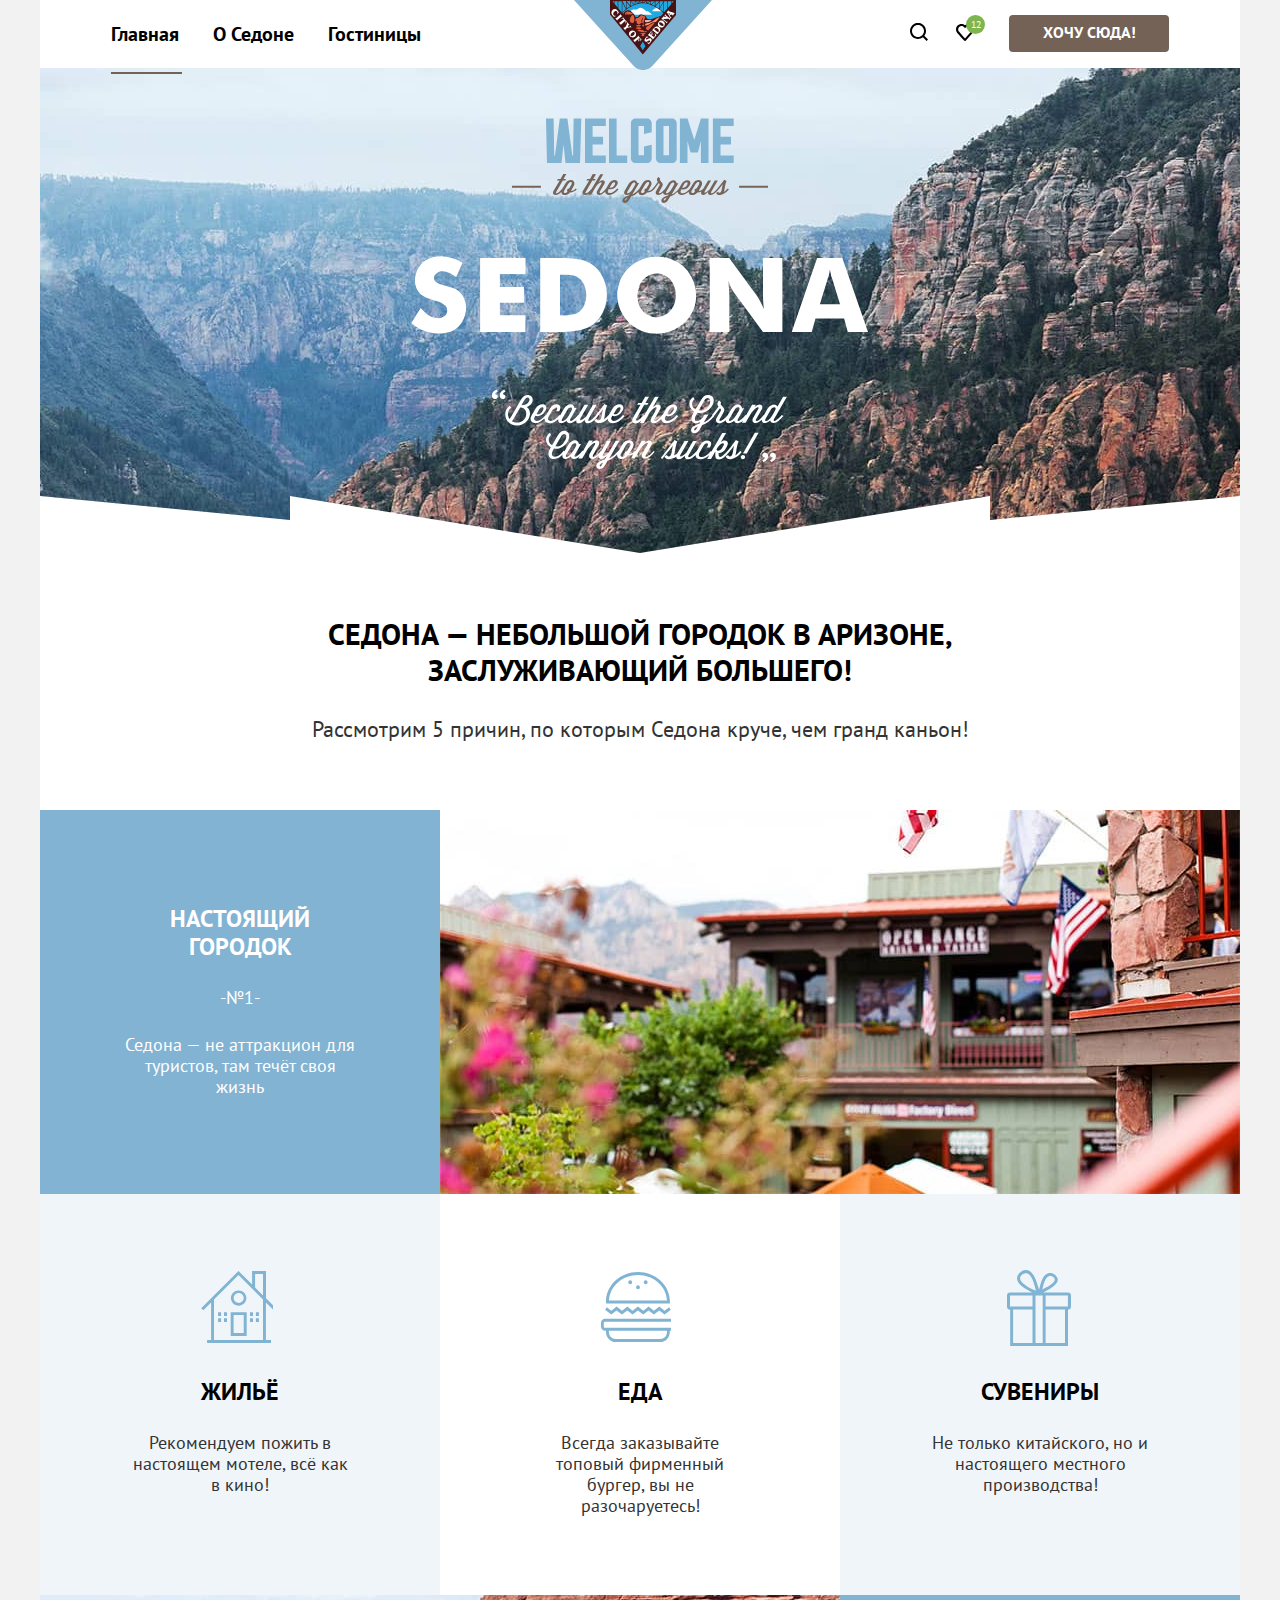
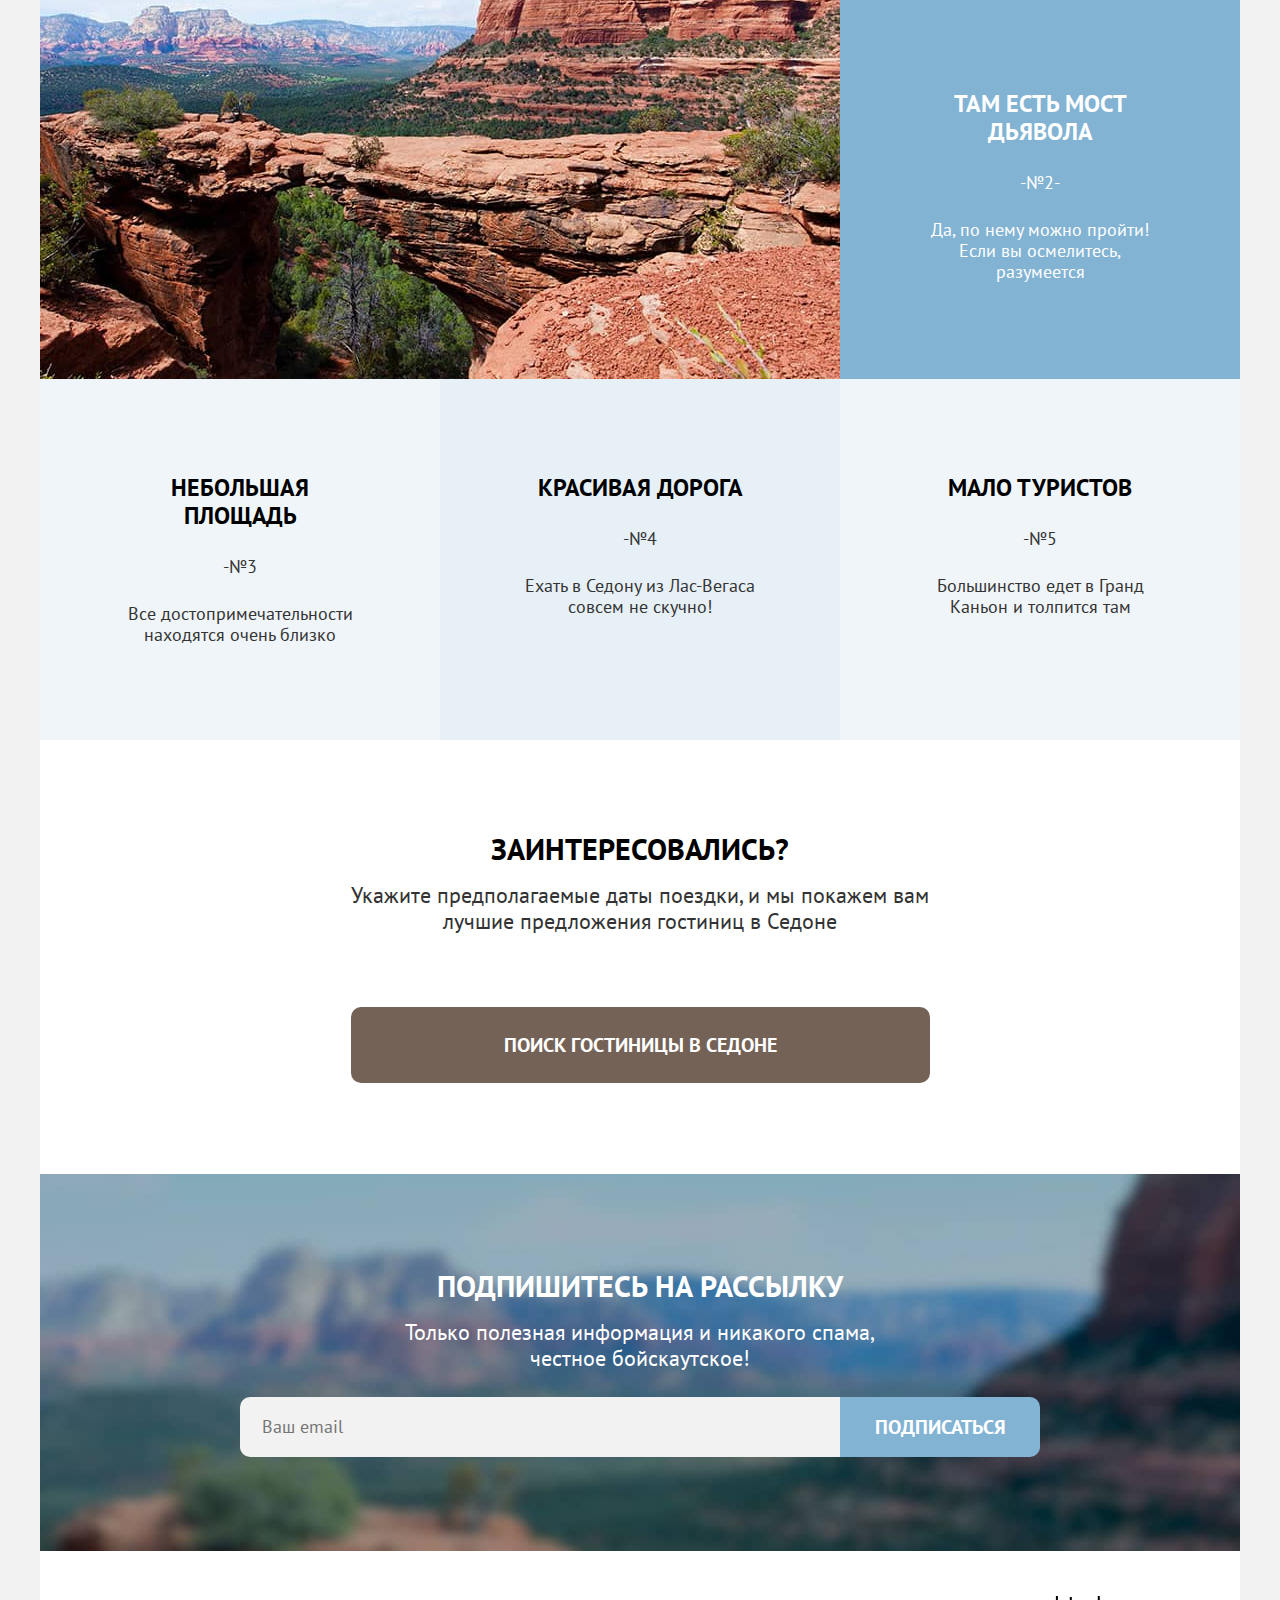
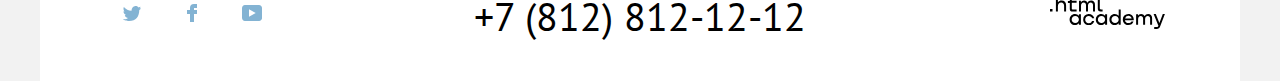
==== commit 579f310c: "Правки" ====
--- a/index.html
+++ b/index.html
@@ -162,7 +162,7 @@
       <section class="subscribe">
         <div class="subscribe-wrapper main-subscribe-wrapper">
           <h2 class="subscribe-title">Подпишитесь на рассылку</h2>
-          <p class="subscribe-description">Только полезная информация и никакого спама, честное бойскаутское!
+          <p class="subscribe-description">Только полезная информация и никакого спама, <br> честное бойскаутское!
           </p>
           <form class="subscribe-form" action="https://echo.htmlacademy.ru/" method="post">
             <input class="subscribe-form-input" type="text" name="email" placeholder="Ваш email">
--- a/styles/styles.css
+++ b/styles/styles.css
@@ -87,7 +87,6 @@
 
   display: flex;
   justify-content: end;
-  align-items: center;
   width: 160px;
 
   border: 3px solid transparent;
@@ -122,8 +121,10 @@
   display: flex;
   flex-wrap: wrap;
   justify-content: space-between;
+  width: 160px;
   padding: 0;
   margin: 0;
+
   list-style: none;
 }
 
@@ -333,7 +334,6 @@
 
 .wellcome-image {
   display: block;
-  width: 458px;
   margin: 0 auto;
 }
 
@@ -378,6 +378,8 @@
 
   text-decoration: none;
 
+  border: 3px solid transparent;
+  border-radius: 10px;
   outline: 0;
 }
 
@@ -389,11 +391,13 @@
 .hotel-cards-title {
   margin-top: 0;
   margin-bottom: 1px;
+  padding: 10px 15px;
 
   font-size: 24px;
   line-height: 31px;
   font-weight: 700;
   color: #000000;
+  border: 3px solid transparent;
 }
 
 .cards-link:hover .hotel-cards-title{
@@ -504,9 +508,13 @@
   background-repeat: no-repeat;
 }
 
+.footer-contacts {
+  border: 3px solid transparent;
+  border-radius: 10px;
+}
+
 .contacts-phone {
-  display: block;
-  margin: 0;
+  padding: 15px;
 
   font-size: 40px;
   line-height: 40px;
@@ -514,9 +522,7 @@
   color: #000000;
   text-transform: uppercase;
   text-decoration: none;
-
-  border: 3px solid transparent;
-  outline: 0;
+  text-align: center;
 }
 
 .contacts-phone:hover {
@@ -553,6 +559,7 @@
 
 .hotel-cards-buttons {
   margin: 0;
+  padding: 0 19px;
 }
 
 .hotel-cards-description {
@@ -560,6 +567,7 @@
   justify-content: space-between;
   width: 235px;
   margin: 0;
+  padding: 0 19px;
 }
 
 .hotel-cards-price {
@@ -626,7 +634,7 @@
 
 .features-text {
   width: 400px;
-  padding: 95px 87px;
+  padding: 95px 85px;
   margin: 0;
 }
 
@@ -735,6 +743,7 @@
 
   border: none;
   cursor: pointer;
+  border: 3px solid transparent;
 }
 
 .button-wrapper {
@@ -991,7 +1000,8 @@
 
 .hotel-cards-link-image {
   display: flex;
-  margin-right: 36px;
+  margin-right: 26px;
+  border: 3px solid transparent;
 }
 
 .hotel-cards-image {
@@ -1367,7 +1377,6 @@
   color: #ffffff;
 
   background-color: #83b3d3;
-  border: solid 3px transparent;
   border-radius: 0 10px 10px 0;
 }
 
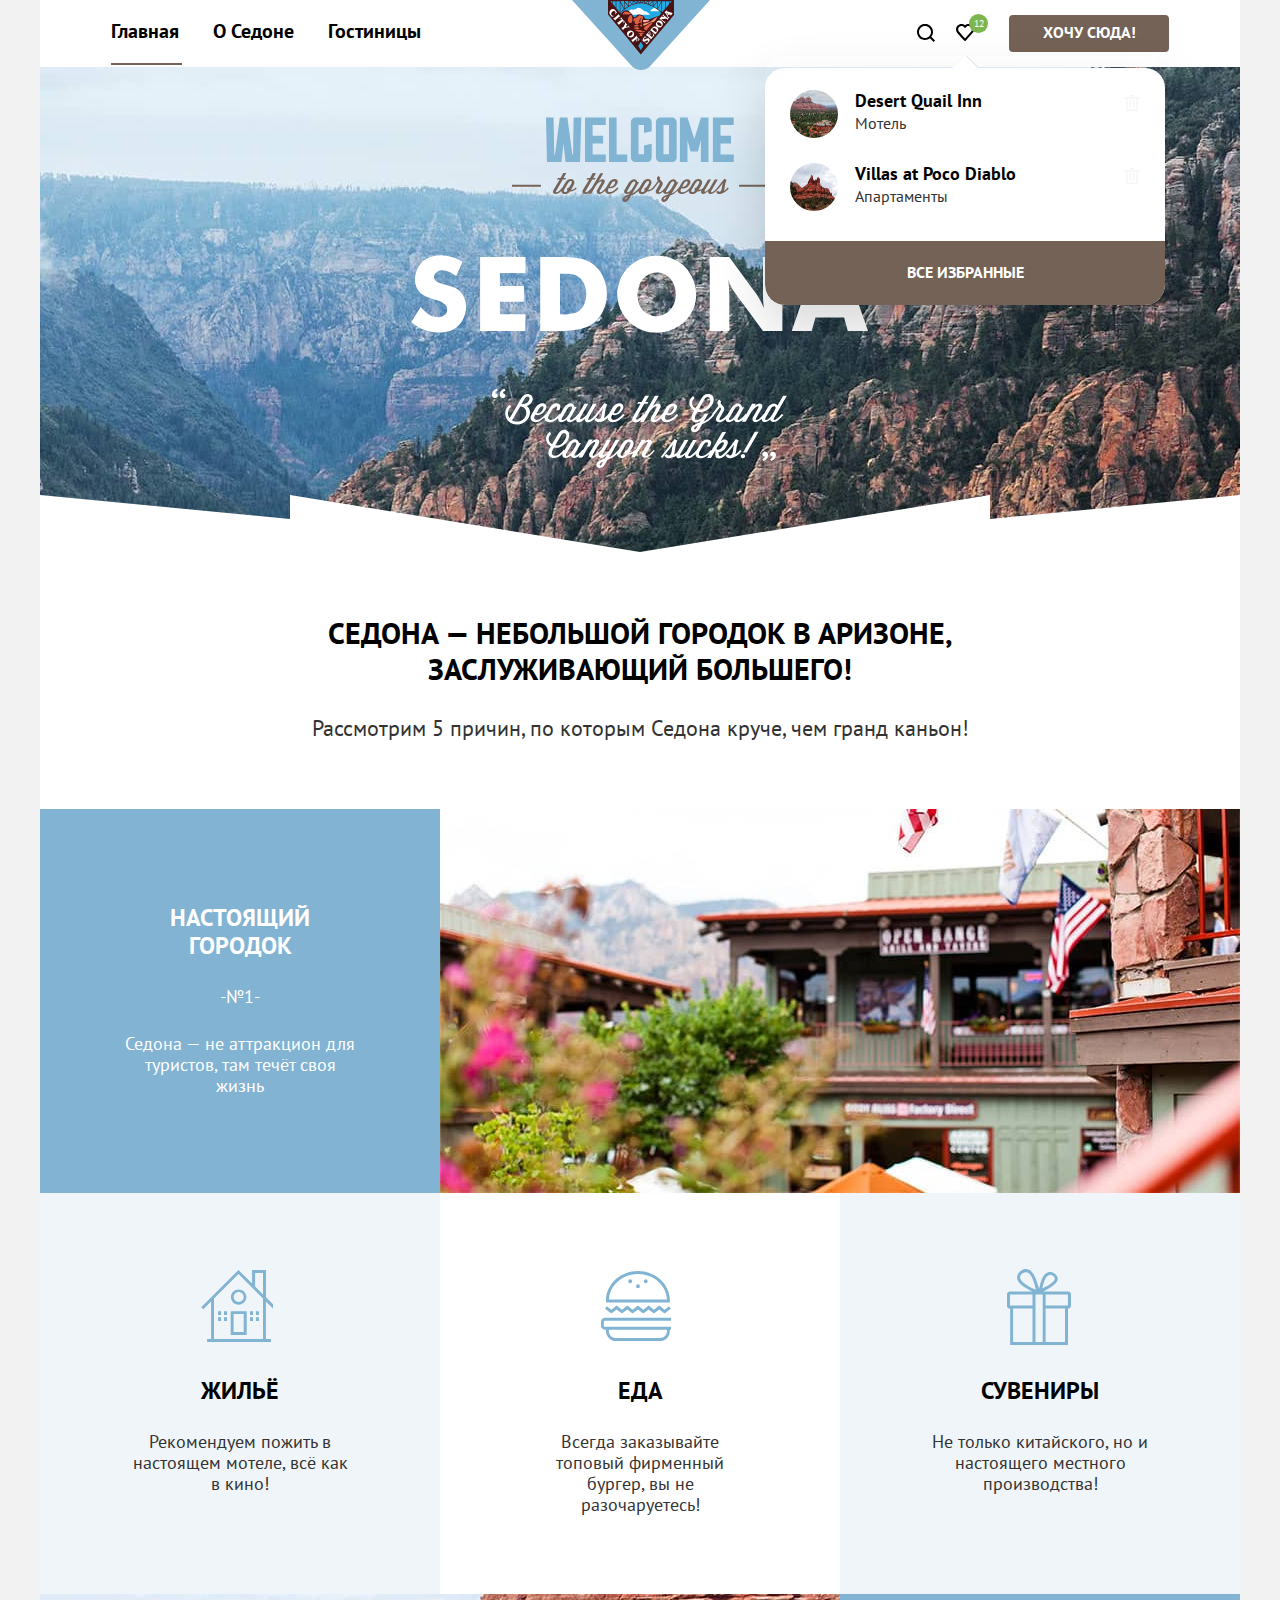
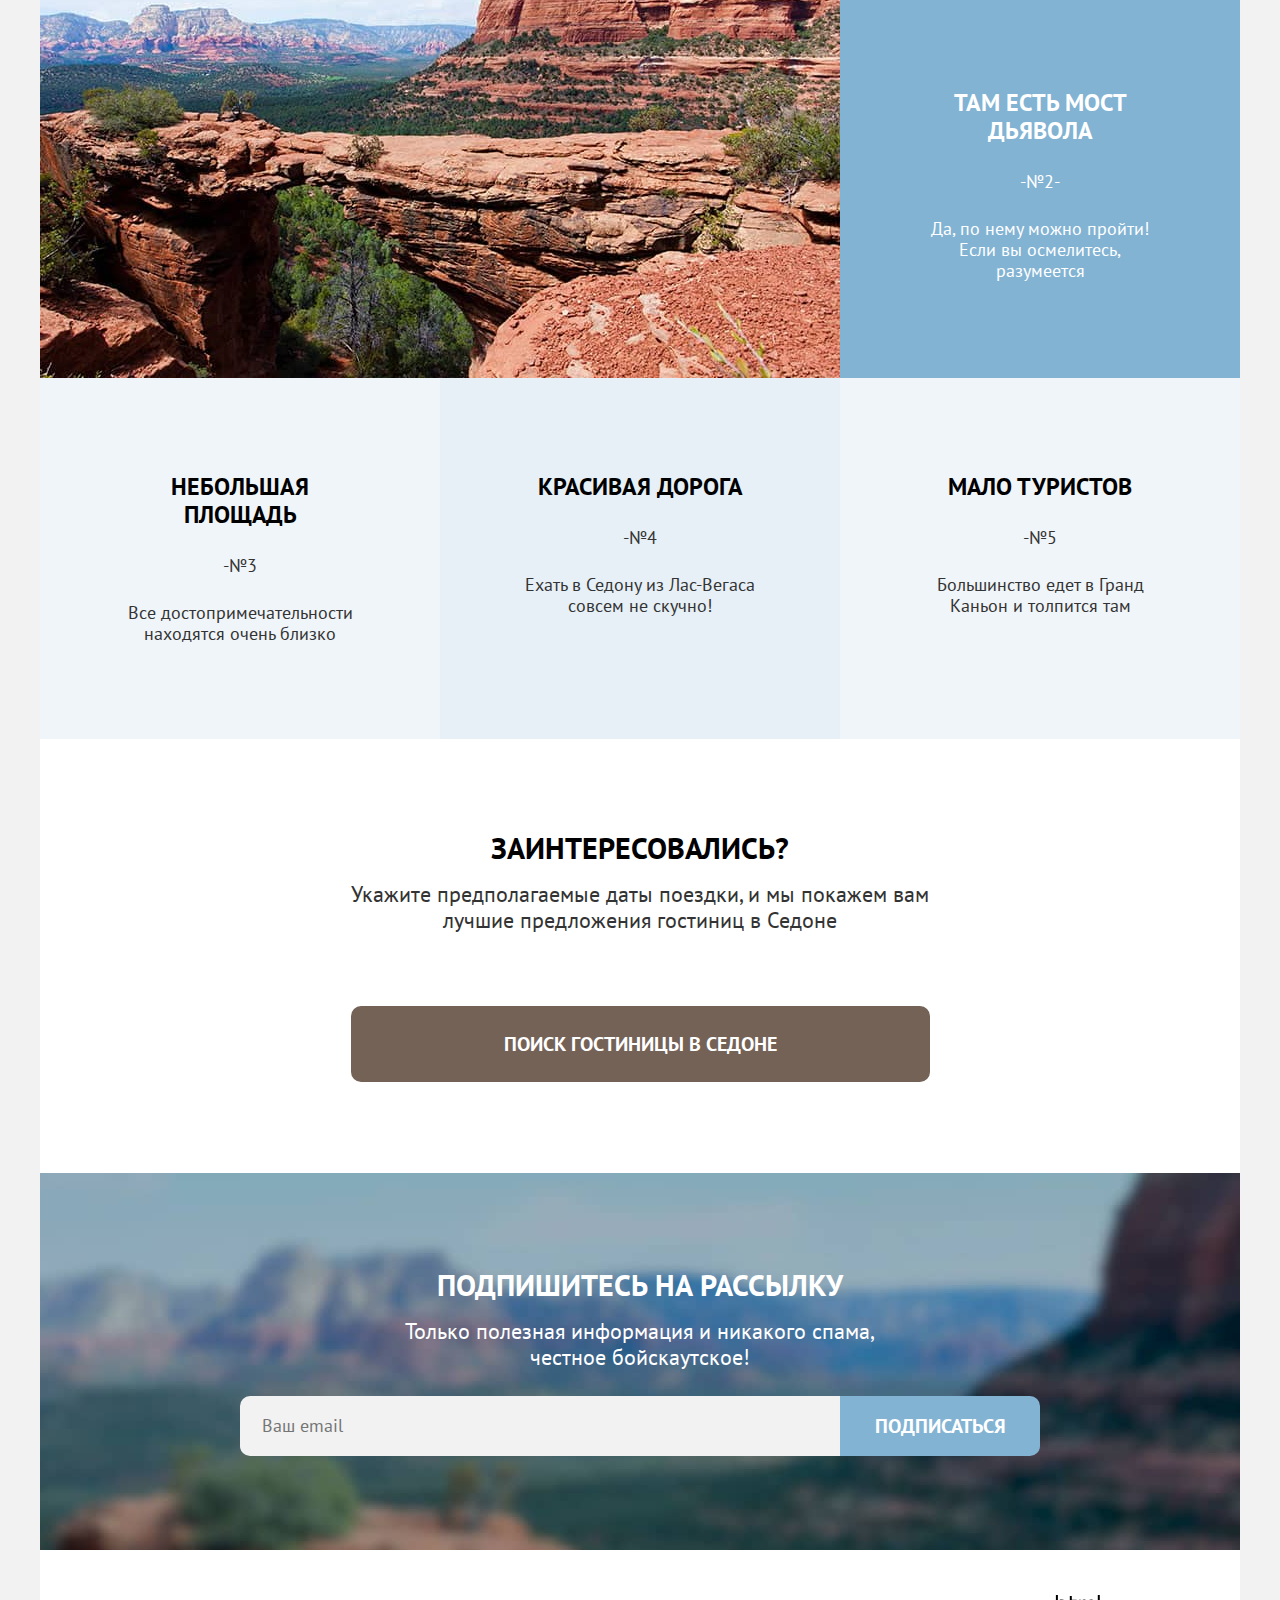
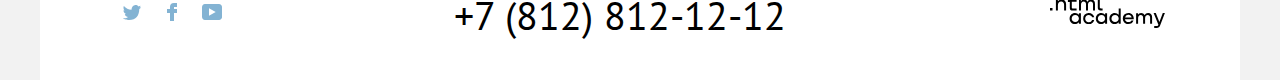
==== commit 9d38a62a: "popover" ====
--- a/index.html
+++ b/index.html
@@ -49,6 +49,59 @@
                 <span class="navigation-icon-circle">12</span>
                 <span class="visually-hidden">Избранное</span>
               </a>
+              <!-- popover -->
+              <div class="popover-favourites">
+                <div class="popover-favourites-content">
+                  <h2 class="visually-hidden popover-title">Избранное</h2>
+                  <ul class="cart-list">
+                    <li class="cart-item">
+                      <a class="cart-item-link" href="#">
+                        <img class="cart-item-image" src="images/hotels/desert-quail-inn.jpg" width="180" height="120"
+                          alt="Изображение мотеля Desert Quail Inn.">
+                        <h3 class="cart-item-title">Desert Quail Inn
+                        </h3>
+                        <p class="cart-item-type">Мотель
+                        </p>
+                      </a>
+                      <button class="cart-item-button" type="button">
+                        <svg width="16" height="16" fill="none" xmlns="http://www.w3.org/2000/svg" role="img" aria-label="Корзина.">
+                          <g opacity=".2" fill="#000">
+                            <path
+                              d="M15.3 2.3H.6c-.3 0-.6.2-.6.5s.3.6.6.6h1.7v12c0 .3.3.6.6.6h10.2c.3 0 .6-.3.6-.6v-12h1.7c.3 0 .6-.3.6-.6s-.4-.5-.7-.5Zm-2.8 12.5H3.4V3.4h9.1v11.4ZM6.2 1.2h3.4c.3 0 .6-.3.6-.6S10 0 9.7 0H6.2c-.3 0-.5.3-.5.6s.2.6.5.6Z" />
+                            <path
+                              d="M6.2 12c.3 0 .6-.3.6-.6V5.7c0-.3-.3-.6-.6-.6s-.6.3-.6.6v5.7c.1.3.3.6.6.6ZM9.7 12c.3 0 .6-.3.6-.6V5.7c0-.3-.3-.6-.6-.6s-.6.4-.6.6v5.7c0 .3.2.6.6.6Z" />
+                          </g>
+                        </svg>
+                        <span class="visually-hidden">Удалить из избранного</span>
+                      </button>
+                    </li>
+                    <li class="cart-item">
+                      <a class="cart-item-link" href="#">
+                        <img class="cart-item-image" src="images/hotels/villas-at-poco-diablo.jpg" width="180" height="120"
+                          alt="Изображение апартаментов Villas at Poco Diablo.">
+                        <h3 class="cart-item-title">Villas at Poco Diablo
+                        </h3>
+                        <p class="cart-item-type">Апартаменты
+                        </p>
+                      </a>
+                      <button class="cart-item-button" type="button">
+                        <svg width="16" height="16" fill="none" xmlns="http://www.w3.org/2000/svg" role="img" aria-label="Корзина.">
+                          <g opacity=".2" fill="#000">
+                            <path
+                              d="M15.3 2.3H.6c-.3 0-.6.2-.6.5s.3.6.6.6h1.7v12c0 .3.3.6.6.6h10.2c.3 0 .6-.3.6-.6v-12h1.7c.3 0 .6-.3.6-.6s-.4-.5-.7-.5Zm-2.8 12.5H3.4V3.4h9.1v11.4ZM6.2 1.2h3.4c.3 0 .6-.3.6-.6S10 0 9.7 0H6.2c-.3 0-.5.3-.5.6s.2.6.5.6Z" />
+                            <path
+                              d="M6.2 12c.3 0 .6-.3.6-.6V5.7c0-.3-.3-.6-.6-.6s-.6.3-.6.6v5.7c.1.3.3.6.6.6ZM9.7 12c.3 0 .6-.3.6-.6V5.7c0-.3-.3-.6-.6-.6s-.6.4-.6.6v5.7c0 .3.2.6.6.6Z" />
+                          </g>
+                        </svg>
+                        <span class="visually-hidden">Удалить из избранного</span>
+                      </button>
+                    </li>
+                    <li class="cart-item">
+                      <a class="button button-all-favourites" href="#">Все избранные</a>
+                    </li>
+                  </ul>
+                </div>
+              </div>
             </li>
             <li class="user-navigation-item">
               <a class="navigation-link-here" href="#">Хочу сюда!</a>
--- a/styles/styles.css
+++ b/styles/styles.css
@@ -28,7 +28,7 @@
 body {
   display: flex;
   flex-direction: column;
-  min-width: 1240px;
+  min-width: 1200px;
   min-height: 100%;
   margin: 0;
   padding: 0;
@@ -40,6 +40,7 @@
   color: #000000;
 
   background-color: #f2f2f2;
+  box-shadow: 0px 0px 15px rgba(0, 0, 0, 0.2);
 }
 
 .main-container {
@@ -58,7 +59,7 @@
 }
 
 .sorting {
-  padding: 43px 0;
+  padding: 10px 0 36px 0 ;
 }
 
 .sorting-container {
@@ -121,7 +122,6 @@
   display: flex;
   flex-wrap: wrap;
   justify-content: space-between;
-  width: 160px;
   padding: 0;
   margin: 0;
 
@@ -174,7 +174,7 @@
   width: 138px;
   top: -3px;
   left: 0;
-  right: 0;
+  right: 5px;
   bottom: 0;
   margin: 0 auto;
   z-index: 1;
@@ -193,7 +193,7 @@
 
 .main-navigation-item {
   position: relative;
-  padding: 18px 0;
+  padding: 15px 0;
 }
 
 .navigation-link {
@@ -220,7 +220,7 @@
   right: 11px;
   left: 14px;
   height: 2px;
-  bottom: -27px;
+  bottom: -21px;
   z-index: 1;
   content: "";
 
@@ -279,12 +279,182 @@
   color: rgba(255, 255, 255, 0.3);
 }
 
+.popover-favourites {
+  position: absolute;
+  top: 56px;
+  left: 517px;
+
+  display: block;
+  width: 400px;
+  min-height: 175px;
+  margin-left: 208px;
+  z-index: 1;
+  box-sizing: border-box;
+
+  font-family: "PT Sans", "Arial", sans-serif;
+  color: #000000;
+
+  background-color: transparent;
+  box-shadow: 0px 25px 50px rgba(0, 0, 0, 0.15);
+  border-radius: 20px;
+  overflow: hidden;
+}
+
+.popover-favourites::after {
+  position: absolute;
+  top: 3px;
+  left: 50%;
+  margin-left: -9px;
+  width: 18px;
+  height: 18px;
+  content: "";
+
+  transform: rotate(45deg);
+  background-color: #ffffff;
+  box-shadow: 0px -1px 0px #E4E4E4;
+}
+
+.popover-favourites-content {
+  height: 100%;
+  padding-top: 12px;
+  margin-top: 12px;
+
+  border-radius: 20px;
+  background-color: #ffffff;
+  box-shadow: 0px 25px 50px rgba(0, 0, 0, 0.15);
+}
+
+.cart-list {
+  list-style: none;
+  padding: 0;
+  margin: 0;
+}
+
+.cart-item:not(:last-child) {
+  position: relative;
+
+  display: flex;
+  margin-top: 0;
+  margin-left: 15px;
+  margin-bottom: 5px;
+}
+
+.cart-item-link {
+  display: grid;
+  grid-template-columns: 48px 1fr;
+  margin: 0;
+  text-decoration: none;
+  padding: 10px;
+}
+
+.cart-item-link:hover {
+  opacity: 0.6;
+}
+
+.cart-item-link:focus {
+  outline: 3px solid #83b3d3;
+  outline-offset: -3px;
+  box-sizing: border-box;
+  border-radius: 10px;
+}
+
+.cart-item-link:active {
+  opacity: 0.3;
+}
+
+.cart-item-image {
+  display: grid;
+  width: 48px;
+  height: 48px;
+  grid-column: 1 / 2;
+  grid-row: 1 / 3;
+
+  border-radius: 24px;
+}
+
+.cart-item-title {
+  margin: 0;
+  margin-left: 17px;
+
+  font-size: 18px;
+  line-height: 21px;
+  font-weight: bold;
+  color: #000000;
+}
+
+.cart-item-type {
+  display: grid;
+  grid-column: 2 / 3;
+  margin: 0;
+  margin-left: 17px;
+  padding-bottom: 2px;
+
+  font-size: 16px;
+  line-height: 21px;
+  font-weight: 400;
+  color: #333333;
+  text-decoration: none;
+}
+
+.cart-item-button {
+  position: absolute;
+  top: 0;
+  right: 15px;
+  bottom: 20px;
+
+  display: block;
+  width: 36px;
+  padding: 0;
+
+  background-color: transparent;
+  border: none;
+}
+
+.cart-item-button {
+  opacity: 0.2;
+}
+
+.cart-item-button:hover {
+  fill: rgba(0, 0, 0, 1);
+  opacity: 1;
+}
+
+.cart-item-button:focus {
+  outline: 3px solid #83b3d3;
+  box-sizing: border-box;
+  border-radius: 10px;
+  opacity: 1;
+}
+
+.button-all-favourites {
+  display: block;
+  width: 100%;
+  padding-top: 18px;
+  padding-bottom: 19px;
+  margin-top: 15px;
+  margin-bottom: 0;
+
+  font-family: "PT Sans", "Arial", sans-serif;
+  font-size: 16px;
+  line-height: 21px;
+  font-weight: bold;
+  color: #ffffff;
+  text-transform: uppercase;
+  text-align: center;
+  text-decoration: none;
+
+  background-color: #756257;
+  border: none;
+  border-radius: 0 0 20px 20px;
+  cursor: pointer;
+}
+
 .navigation-icon-circle {
   position: absolute;
   width: 19px;
   height: 19px;
-  top: -3px;
-  right: 0;
+  top: -4px;
+  right: -3px;
 
   display: block;
 
@@ -314,7 +484,6 @@
   border-radius: 4px;
 }
 
-
 .user-navigation-item .navigation-link {
   padding: 14px 20px;
   min-height: 18px;
@@ -374,13 +543,7 @@
 }
 
 .cards-link {
-  display: flex;
-
   text-decoration: none;
-
-  border: 3px solid transparent;
-  border-radius: 10px;
-  outline: 0;
 }
 
 .cards-link:focus .hotel-cards-title {
@@ -389,15 +552,21 @@
 }
 
 .hotel-cards-title {
-  margin-top: 0;
-  margin-bottom: 1px;
-  padding: 10px 15px;
+  position: relative;
+  top: -5px;
+
+  display: inline-block;
+  margin: 0;
+  padding: 4px 10px 4px 10px;
+  box-sizing: border-box;
 
   font-size: 24px;
   line-height: 31px;
   font-weight: 700;
   color: #000000;
+
   border: 3px solid transparent;
+  outline: 0;
 }
 
 .cards-link:hover .hotel-cards-title{
@@ -409,7 +578,7 @@
 }
 
 .button-cards {
-  padding: 10px 32px;
+  padding: 5px 30px;
   margin-right: 8px;
 
   font-size: 16px;
@@ -481,7 +650,8 @@
 
 .three-stars::before {
   position: absolute;
-  top: 10px;
+  top: 9px;
+  right: 21px;
   width: 93px;
   height: 17px;
   content: "";
@@ -496,7 +666,8 @@
 
 .two-stars::before {
   position: absolute;
-  top: 10px;
+  top: 4px;
+  right: 10px;
   width: 93px;
   height: 17px;
   content: "";
@@ -538,18 +709,10 @@
   color: rgba(117, 98, 87, 0.3);
 }
 
-
-.hotel-card {
-  display: flex;
-  flex-direction: column;
-  width: 535px;
-  margin: 0;
-}
-
 .hotel-cards-type {
   display: block;
   margin-top: 0;
-  margin-bottom: 31px;
+  margin-bottom: 10px;
 
   font-size: 18px;
   line-height: 23px;
@@ -559,15 +722,18 @@
 
 .hotel-cards-buttons {
   margin: 0;
-  padding: 0 19px;
+  padding: 0 13px;
 }
 
 .hotel-cards-description {
+  position: relative;
+  top: -15px;
+
   display: flex;
   justify-content: space-between;
   width: 235px;
-  margin: 0;
-  padding: 0 19px;
+  margin-bottom: 8px;
+  padding: 0 14px;
 }
 
 .hotel-cards-price {
@@ -580,7 +746,7 @@
 }
 
 .hotel-cards-favorites {
-  padding: 10px 32px;
+  padding: 5px 26px;
 
   font-size: 16px;
   line-height: 21px;
@@ -720,10 +886,16 @@
 
 .catalog-filter {
   display: flex;
-  flex-direction: row;
+  flex-wrap: wrap;
+  justify-content: flex-start;
+  margin: 0;
+  padding: 0;
 }
 
 .catalog-filter-group {
+  margin: 0;
+  margin-right: 67px;
+  padding: 0;
   border: none;
 }
 
@@ -812,10 +984,9 @@
 }
 
 .background-wrapper {
-  display: flex;
-  flex-direction: column;
-  margin: 0;
-  padding: 58px 71px;
+  display: block;
+  margin: 0;
+  padding: 35px 71px 72px 71px;
 
   color: #ffffff;
 
@@ -826,8 +997,7 @@
 }
 
 .inner-header {
-  display: flex;
-  flex-direction: column;
+  margin-bottom: 42px;
 }
 
 .inner-header-title {
@@ -865,7 +1035,7 @@
 .breadcrumbs-list-item {
   position: relative;
 
-  margin-right: 16px;
+  margin-right: 26px;
 }
 
 .breadcrumbs-list-item:not(:last-child)::after {
@@ -907,6 +1077,7 @@
 
 .hotels-found {
   margin: 0;
+  margin-right: 144px;
 
   font-size: 30px;
   line-height: 39px;
@@ -915,8 +1086,10 @@
 }
 
 .select-control {
-  width: 247px;
-  padding: 12px 19px;
+  width: 287px;
+  min-height: 48px;
+  padding: 10px 12px;
+  margin-right: 28px;
   box-sizing: border-box;
 
   border: 2px solid #e6e6e6;
@@ -990,24 +1163,34 @@
   border-radius: 4px 0px 0px 4px;
 }
 
+.hotel-cards-list:nth-child(2) .hotel-cards-item {
+  padding-top: 25px;
+}
+
 .hotel-cards-item {
   display: flex;
-  padding: 30px 0;
-  align-items: center;
+  justify-content: space-between;
+  padding-top: 35px;
+  padding-bottom: 30px;
 
   border-top: 1px solid #e6e6e6;
 }
 
+.hotel-card {
+  margin: 0;
+  padding: 0;
+}
+
 .hotel-cards-link-image {
-  display: flex;
-  margin-right: 26px;
+  display: inline-block;
+  margin-right: 18px;
   border: 3px solid transparent;
 }
 
 .hotel-cards-image {
   display: block;
-  max-width: 180px;
-  height: auto;
+  min-width: 180px;
+  min-height: 120px;
   object-fit: cover;
 }
 
@@ -1025,7 +1208,7 @@
 }
 
 .download-button-inner {
-   padding: 30px 0;
+   padding: 25px 0 32px 0;
 
    border-top: 1px solid #e6e6e6;
    border-bottom: 1px solid #e6e6e6;
@@ -1033,8 +1216,10 @@
 
 .download-button {
   display: block;
+  width: 625px;
   margin: 0 auto;
-  padding: 20px 216px;
+  padding-top: 12px;
+  padding-bottom: 9px;
 
   font-family: "PT sans", sans-serif;
   font-style: normal;
@@ -1042,17 +1227,19 @@
   line-height: 26px;
   font-weight: bold;
   text-transform: uppercase;
+  text-align: center;
   color: #ffffff;
 
   background-color: #83b3d3;
-  border: none;
+  border: 3px solid transparent;
+  outline: 0;
   border-radius: 4px;
 }
 
 .main-navigation-list {
   display: flex;
   flex-wrap: wrap;
-  width: 500px;
+  max-width: 360px;
   list-style: none;
   margin: 0;
   padding: 0;
@@ -1063,16 +1250,11 @@
 .user-navigation-list {
   display: flex;
   flex-wrap: wrap;
-  justify-content: center;
-  width: 450px;
+  max-width: 531px;
   margin: 0;
   padding: 15px 0;
+
   list-style: none;
-}
-
-.navigation-user {
-  max-width: 290px;
-  justify-content: flex-end;
 }
 
 .navigation-icon {
@@ -1085,6 +1267,17 @@
 
   fill: #000000;
 }
+
+.navigation-icon-search {
+  position: absolute;
+  top: 1px;
+  right: 0;
+  bottom: 0;
+  left: 14px;
+  margin: auto;
+  fill: #000000;
+}
+
 
 .features-list {
   display: flex;
@@ -1391,7 +1584,6 @@
   display: flex;
   flex-wrap: wrap;
   margin: 0;
-  margin-bottom: 40px;
   padding: 0;
 
   font-size: 16px;
@@ -1417,7 +1609,7 @@
 }
 
 .sorting-list-item {
-  padding: 0 8px;
+  padding: 0 3px;
 }
 
 .card-grid-toggle {
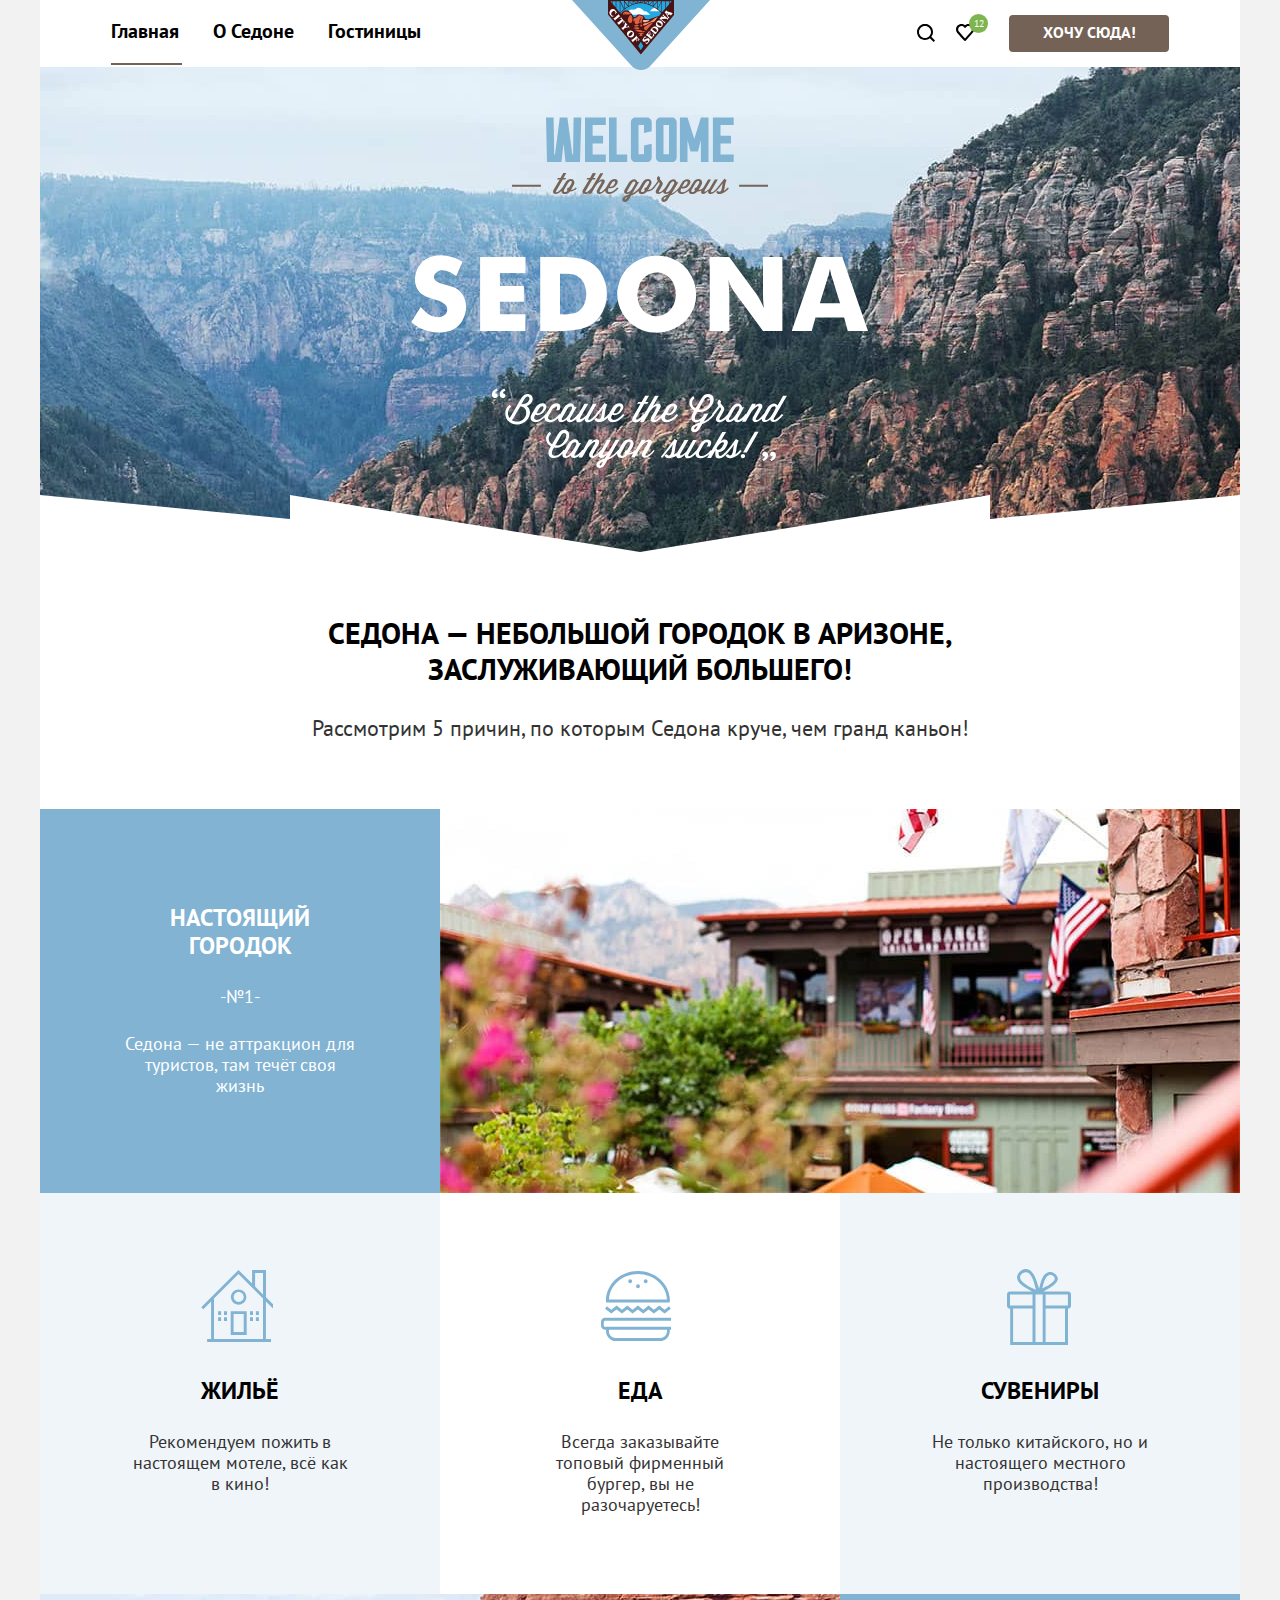
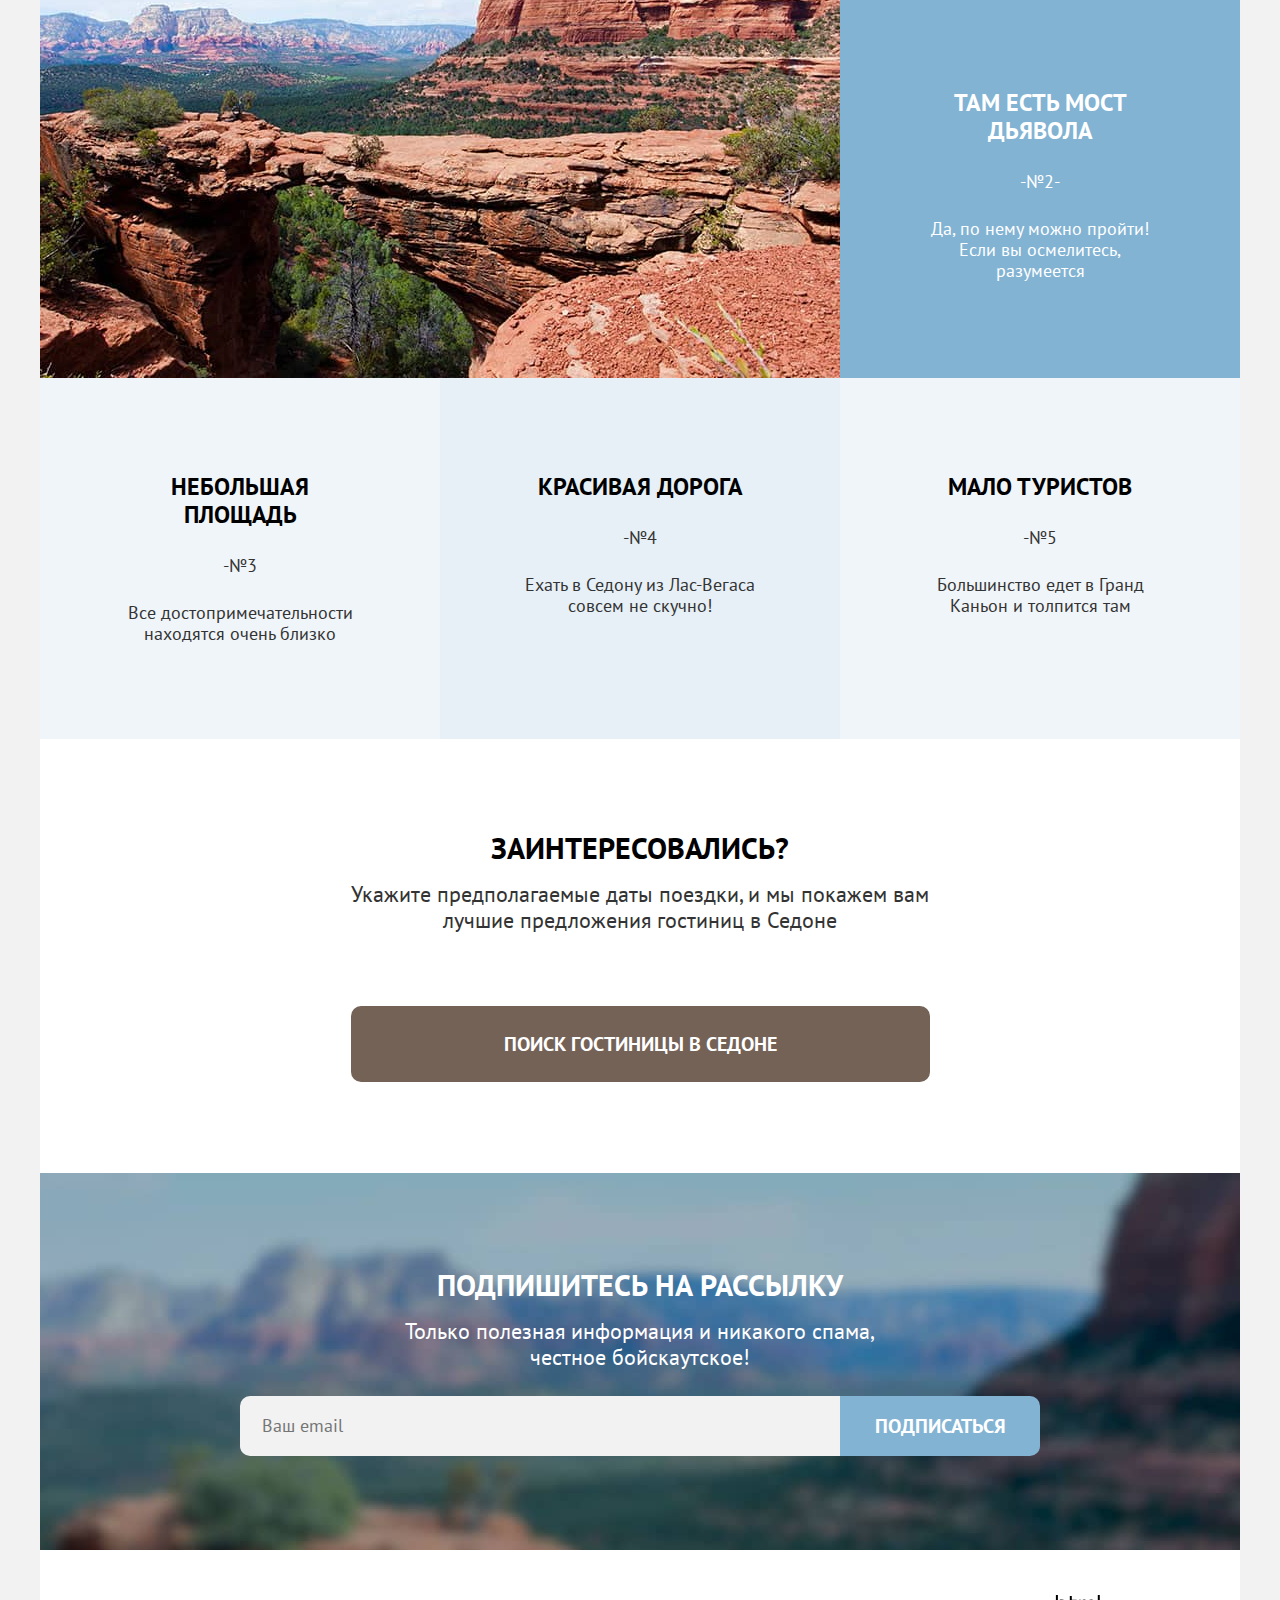
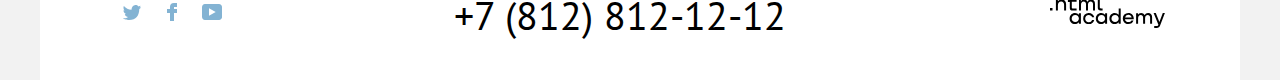
==== commit 5f26fcd1: "Правки" ====
--- a/index.html
+++ b/index.html
@@ -272,6 +272,98 @@
         </a>
       </div>
     </footer>
+    <!-- модальное окно -->
+    <div class="modal-container">
+      <div class="modal modal-search">
+        <button class="modal-close" type="button">
+          <span class="visually-hidden">Закрыть модальное окно</span>
+        </button>
+        <section class="modal-content">
+          <h2 class="modal-title">Поиск гостиницы в Седоне</h2>
+          <form class="search-form" action="https://echo.htmlacademy.ru" method="post">
+            <div class="search-field-group">
+              <div class="search-form-date">
+                <label class="search-form-label field-check-in" for="check-in">Дата заезда:</label>
+                <div class="form-label-calendar">
+                  <input class="search-field" type="text" id="check-in" value="27 апреля 2020" name="check-in"
+                    placeholder="Укажите дату">
+                  <button class="calendar-icon" type="button">
+                    <span class="visually-hidden">Календарь</span>
+                  </button>
+                </div>
+              </div>
+              <span class="text-form-date text-check-in">Мы не можем отправить вас в прошлое.</span>
+            </div>
+            <div class="search-field-group">
+              <div class="search-form-date">
+                <label class="search-form-label field-check-out" for="check-out">Дата выезда:</label>
+                <div class="form-label-calendar">
+                  <input class="search-field" type="text" id="check-out" value="1 сентября 2021" name="check-out"
+                    placeholder="Укажите дату">
+                  <button class="calendar-icon" type="button">
+                    <span class="visually-hidden">Календарь</span>
+                  </button>
+                </div>
+              </div>
+              <span class="text-form-date text-check-out">На эти даты есть свободные номера. Пока есть.</span>
+            </div>
+            <div class="search-form-guest">
+              <div class="search-field-group field-adults">
+                <label class="search-form-label" for="adults">Взрослые:</label>
+                <div class="search-field-input guest-toggle">
+                  <button class="toggle-minus" type="button">
+                    <svg width="13" height="1" viewBox="0 0 13 1" role="img" aria-label="минус." fill="none"
+                      xmlns="http://www.w3.org/2000/svg">
+                      <path opacity=".3" d="M0 0v1h13V0H0Z" fill="#000" />
+                    </svg>
+                    <span class="visually-hidden">меньше</span>
+                  </button>
+                  <input class="search-field" type="number" id="adults" value="2" name="adults" placeholder="0">
+                  <button class="toggle-plus" type="button">
+                    <svg width="13" height="13" viewBox="0 0 13 13" role="img" aria-label="плюс." fill="none"
+                      xmlns="http://www.w3.org/2000/svg">
+                      <path d="M13 6H7V0H6v6H0v1h6v6h1V7h6V6Z" fill="#000" opacity=".3" />
+                    </svg>
+                    <span class="visually-hidden">больше</span>
+                  </button>
+                </div>
+              </div>
+              <div class="search-field-group field-children">
+                <div class="form-label-info">
+                  <label class="search-form-label" for="children">Дети:</label>
+                  <button class="info-icon" type="button">
+                    <span class="visually-hidden">Укажите количество детей.</span>
+                  </button>
+                  <div class="popover-search info-children">
+                    <p class="text-info-children">Укажите количество детей, которые будут с вами, возраст которых от 6 до 18
+                      лет. Дети до 6 лет размещаются бесплатно.
+                    </p>
+                  </div>
+                </div>
+                <div class="search-field-input guest-toggle">
+                  <button class="toggle-minus" type="button">
+                    <svg width="13" height="1" viewBox="0 0 13 1" role="img" aria-label="минус." fill="none"
+                      xmlns="http://www.w3.org/2000/svg">
+                      <path opacity=".3" d="M0 0v1h13V0H0Z" fill="#000" />
+                    </svg>
+                    <span class="visually-hidden">меньше</span>
+                  </button>
+                  <input class="search-field" type="number" id="children" value="1" name="children" placeholder="0">
+                  <button class="toggle-plus" type="button">
+                    <svg width="13" height="13" viewBox="0 0 13 13" role="img" aria-label="плюс." fill="none"
+                      xmlns="http://www.w3.org/2000/svg">
+                      <path d="M13 6H7V0H6v6H0v1h6v6h1V7h6V6Z" fill="#000" opacity=".3" />
+                    </svg>
+                    <span class="visually-hidden">больше</span>
+                  </button>
+                </div>
+              </div>
+            </div>
+            <button class="modal-search-button" type="submit">Найти</button>
+          </form>
+        </section>
+      </div>
+    </div>
    </div>
   </body>
 </html>
--- a/styles/styles.css
+++ b/styles/styles.css
@@ -44,6 +44,7 @@
 }
 
 .main-container {
+  width: 1200px;
   flex-grow: 1;
   margin: 0 auto;
 }
@@ -284,7 +285,7 @@
   top: 56px;
   left: 517px;
 
-  display: block;
+  display: none;
   width: 400px;
   min-height: 175px;
   margin-left: 208px;
@@ -1749,3 +1750,380 @@
   border: 2px solid #e6e6e6;
   border-radius: 4px;
 }
+
+.modal-container {
+  position: fixed;
+  top: 0;
+  left: 0;
+
+  display: none;
+  width: 100%;
+  height: 100%;
+
+  background-color: rgba(242, 242, 242, 0.8);
+}
+
+.modal {
+  position: relative;
+  top: 395px;
+
+  margin: 0 auto auto;
+  padding: 54px 70px 70px 70px;
+
+  background: #ffffff;
+  box-shadow: 0px 25px 50px rgba(0, 0, 0, 0.15);
+  border-radius: 30px;
+}
+
+.modal-search {
+  width: 715px;
+}
+
+.modal-close {
+  position: absolute;
+  top: 54px;
+  right: 70px;
+
+  width: 53px;
+  height: 53px;
+
+  background-color: #f2f2f2;
+  border-radius: 45px;
+  border: none;
+  background-image: url("../images/modal-close.svg");
+  background-repeat: no-repeat;
+  background-position: center;
+  cursor: pointer;
+}
+
+.modal-close:hover {
+  background-color: #e6e6e6;
+}
+
+.modal-close:focus {
+  background-color: #e6e6e6;
+  outline: 3px solid #83b3d3;
+}
+
+.modal-close:active {
+  opacity: 0.3;
+}
+
+.modal-title {
+  margin-top: 10px;
+  margin-bottom: 60px;
+
+  font-family: "PT Sans", sans-serif;
+  font-size: 30px;
+  line-height: 40px;
+  font-weight: 700;
+  color: #000000;
+  text-transform: uppercase;
+}
+
+.search-field-group {
+  margin-bottom: 8px;
+}
+
+.search-form-label {
+  display: inline-block;
+  width: 155px;
+  margin-top: 5px;
+  padding-left: 3px;
+  align-items: center;
+
+  font-family: "PT Sans", sans-serif;
+  font-weight: 700;
+  font-size: 18px;
+  line-height: 40px;
+  color: #000000;
+}
+
+.search-field {
+  display: inline-block;
+  padding-bottom: 5px;
+  align-items: center;
+
+  font-family: "PT Sans", sans-serif;
+  font-weight: 700;
+  font-size: 18px;
+  line-height: 40px;
+  color: #000000;
+
+  background: #f2f2f2;
+  border: none;
+  border-radius: 4px;
+}
+
+.search-form-date .search-field:hover {
+  background-color: #e6e6e6;
+  border-radius: 4px;
+}
+
+.search-form-date .search-field:focus {
+  background: #e6e6e6;
+  outline: 3px solid #83b3d3;
+  border-radius: 4px;
+}
+
+.search-form-date .search-field:active {
+  background: #ffffff;
+  outline: 2px solid #000000;
+  box-sizing: border-box;
+  border-radius: 4px;
+}
+
+.search-form-date .search-field:disabled {
+  color: #FF5757
+}
+
+.search-form-date {
+  display: flex;
+}
+
+.search-form-date input {
+  position: relative;
+  width: 420px;
+  padding-left: 21px;
+}
+.form-label-calendar {
+  position: relative;
+}
+
+.calendar-icon {
+  position: absolute;
+  top: 15px;
+  right: 17px;
+
+  width: 15px;
+  height: 15px;
+  padding: 0;
+
+  background-color: #f2f2f2;
+  background-image: url("../images/modal-date.svg");
+  background-repeat: no-repeat;
+  background-position: right;
+  border: none;
+}
+
+.text-check-in,
+.text-check-out {
+  display: inline-block;
+  padding-left: 157px;
+  align-items: center;
+
+  font-family: "PT Sans", sans-serif;
+  font-weight: 400;
+  font-size: 16px;
+  line-height: 36px;
+  color: #333333;
+}
+
+.text-form-date:disabled {
+  color: #ff5757;
+}
+
+.text-check-in {
+  color: #ff5757;
+}
+
+.search-form-guest {
+  display: flex;
+}
+
+.field-adults {
+  display: flex;
+  flex-direction: row;
+  padding: 0;
+  margin-right: 56px;
+}
+
+.field-children {
+  display: flex;
+  flex-direction: row;
+  padding: 0;
+}
+
+.search-field-input input {
+  width: 133px;
+  padding-top: 5px;
+  align-items: center;
+
+  font-family: "PT Sans", "Arial" sans-serif;
+  font-weight: 700;
+  font-size: 18px;
+  line-height: 40px;
+  text-align: center;
+  color: #000000;
+}
+
+.guest-toggle {
+  position: relative;
+
+  display: block;
+  width: 133px;
+}
+
+.toggle-minus {
+  position: absolute;
+  top: 9px;
+  left: 10px;
+
+  width: 25px;
+  height: 25px;
+
+  background-color: #f2f2f2;
+  border: 0;
+}
+
+.toggle-plus {
+  position: absolute;
+  top: 12px;
+  right: 12px;
+
+  width: 25px;
+  height: 25px;
+
+  background-color: #f2f2f2;
+  border: 0;
+}
+
+.toggle-minus:hover,
+.toggle-plus:hover {
+  opacity: 1;
+}
+
+.toggle-minus:focus,
+.toggle-plus:focus {
+  box-sizing: border-box;
+
+  outline: 3px solid #83b3d3;
+  border-radius: 4px;
+  outline-offset: -3px;
+
+}
+
+.toggle-minus:active,
+.toggle-plus:active {
+  opacity: 0.2;
+}
+
+.search-field::-webkit-outer-spin-button,
+.search-field::-webkit-inner-spin-button {
+  -webkit-appearance: none;
+  margin: 0;
+}
+
+.field-children .search-form-label {
+  width: 55px;
+}
+
+.form-label-info {
+  position: relative;
+
+  display: inline-block;
+  margin: 0;
+  margin-right: 43px;
+}
+
+.info-icon {
+  position: absolute;
+  top: 10px;
+  left: 55px;
+
+  width: 25px;
+  height: 25px;
+  padding: 0;
+  background-color: #83b3d3;
+  background-image: url("../images/modal-info.svg");
+  background-repeat: no-repeat;
+  background-position: center;
+  border: none;
+  border-radius: 45%;
+}
+
+.info-children {
+  position: absolute;
+  top: 52px;
+  left: 0;
+
+  display: inline-block;
+  width: 256px;
+  margin-left: -60px;
+  padding: 20px 18px 18px 22px;
+  z-index: 3;
+  box-sizing: border-box;
+
+  background-color: #333333;
+  min-height: 143px;
+  box-shadow: 0px 15px 30px rgba(0, 0, 0, 0.3);
+  border-radius: 10px;
+}
+
+.popover-search::after {
+  position: absolute;
+  top: -7px;
+  left: 50%;
+
+  margin-left: -9px;
+  width: 18px;
+  height: 18px;
+
+  transform: rotate(45deg);
+  background-color: #333333;
+  content: "";
+}
+
+.content-info-children {
+  display: inline-block;
+}
+
+.text-info-children {
+  display: inline-block;
+  margin: 0 auto;
+  align-items: center;
+
+  font-family: "PT Sans", "Arial", sans-serif;
+  font-weight: 400;
+  font-size: 16px;
+  line-height: 20px;
+  color: #ffffff;
+}
+
+.modal-search-button {
+  display: block;
+  width: 100%;
+  margin: 0 auto;
+  margin-top: 30px;
+  padding-top: 10px;
+  padding-bottom: 10px;
+  align-items: center;
+
+  font-family: "PT Sans", sans-serif;
+  font-style: normal;
+  font-weight: 700;
+  font-size: 20px;
+  line-height: 40px;
+  align-items: center;
+  text-align: center;
+  text-transform: uppercase;
+
+  background-color: #83b3d3;
+  color: #ffffff;
+  border-radius: 10px;
+  border: none;
+}
+
+.modal-search-button:hover {
+  background-color: #68a2ca;
+}
+
+.modal-search-button:focus {
+  background: #68a2ca;
+  outline: 3px solid #756257;
+  border-radius: 10px;
+}
+
+.modal-search-button:active {
+  color: rgba(255, 255, 255, 0.3);
+}
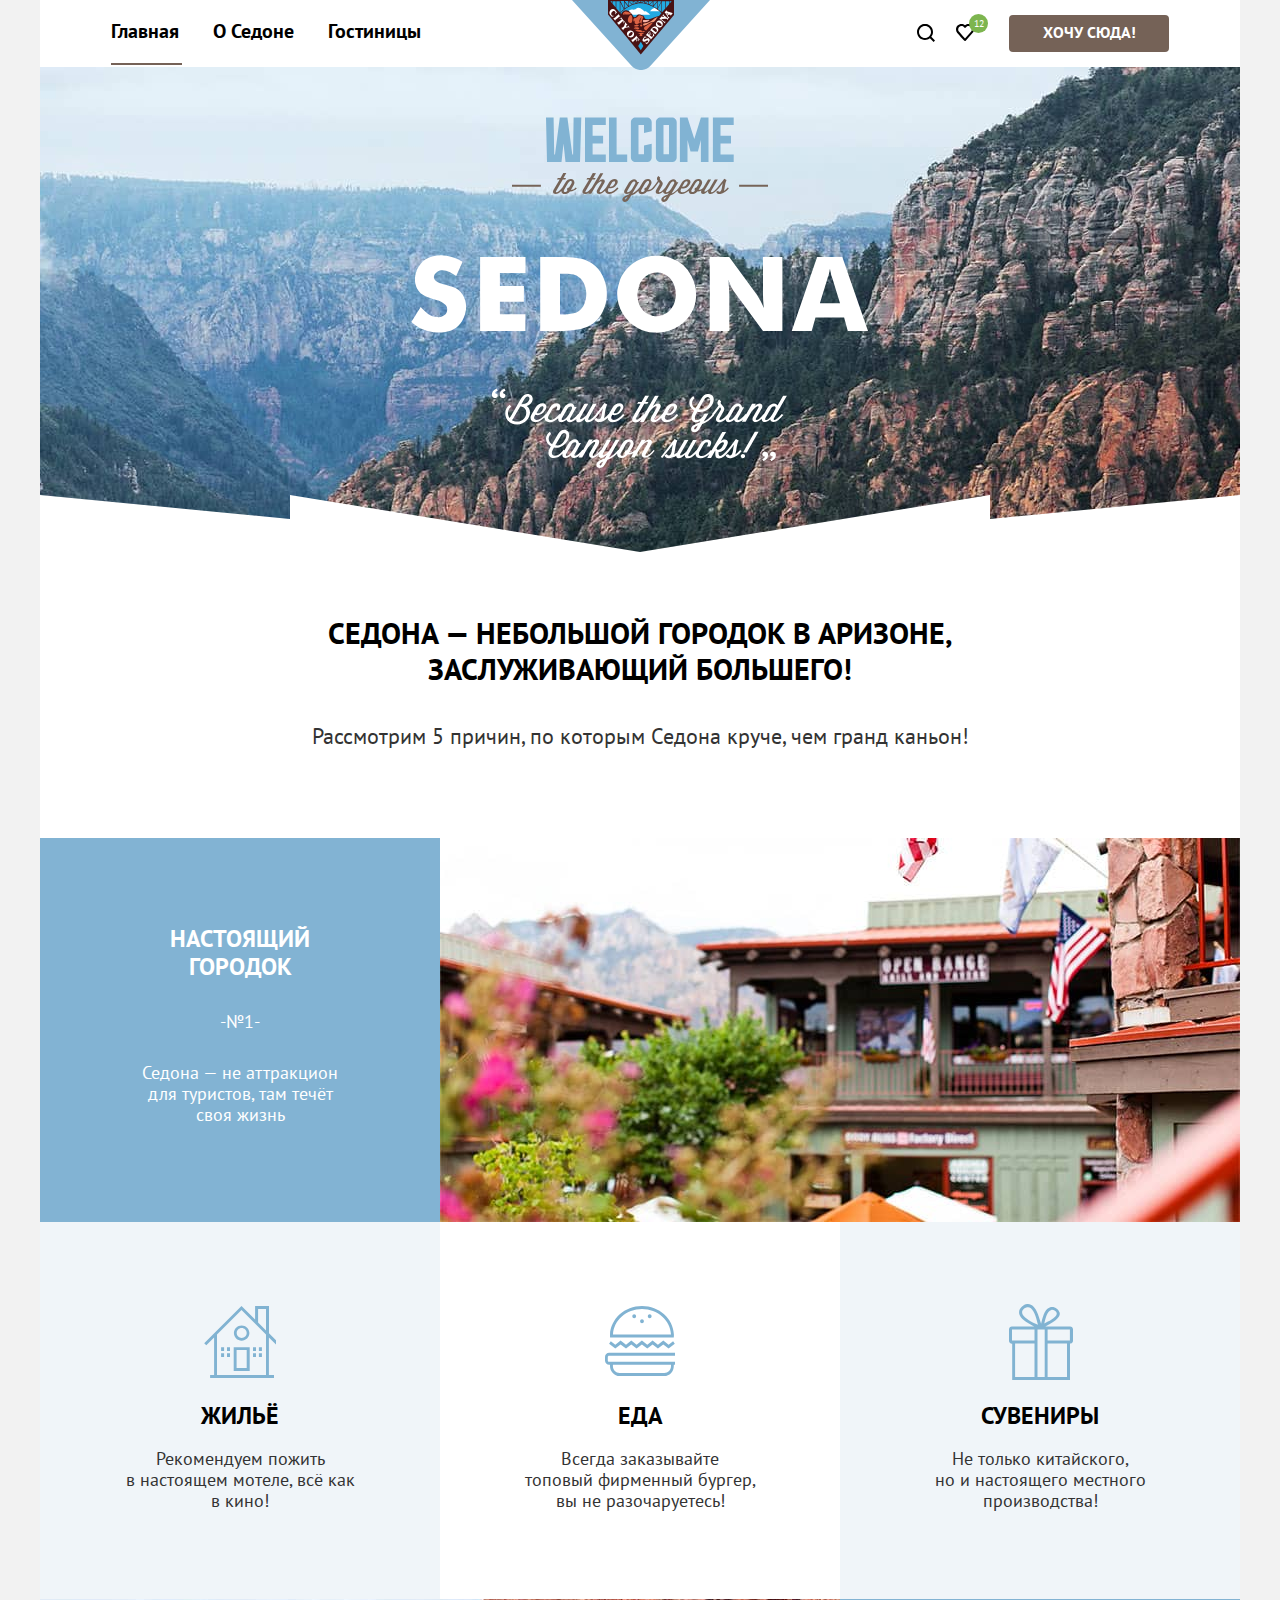
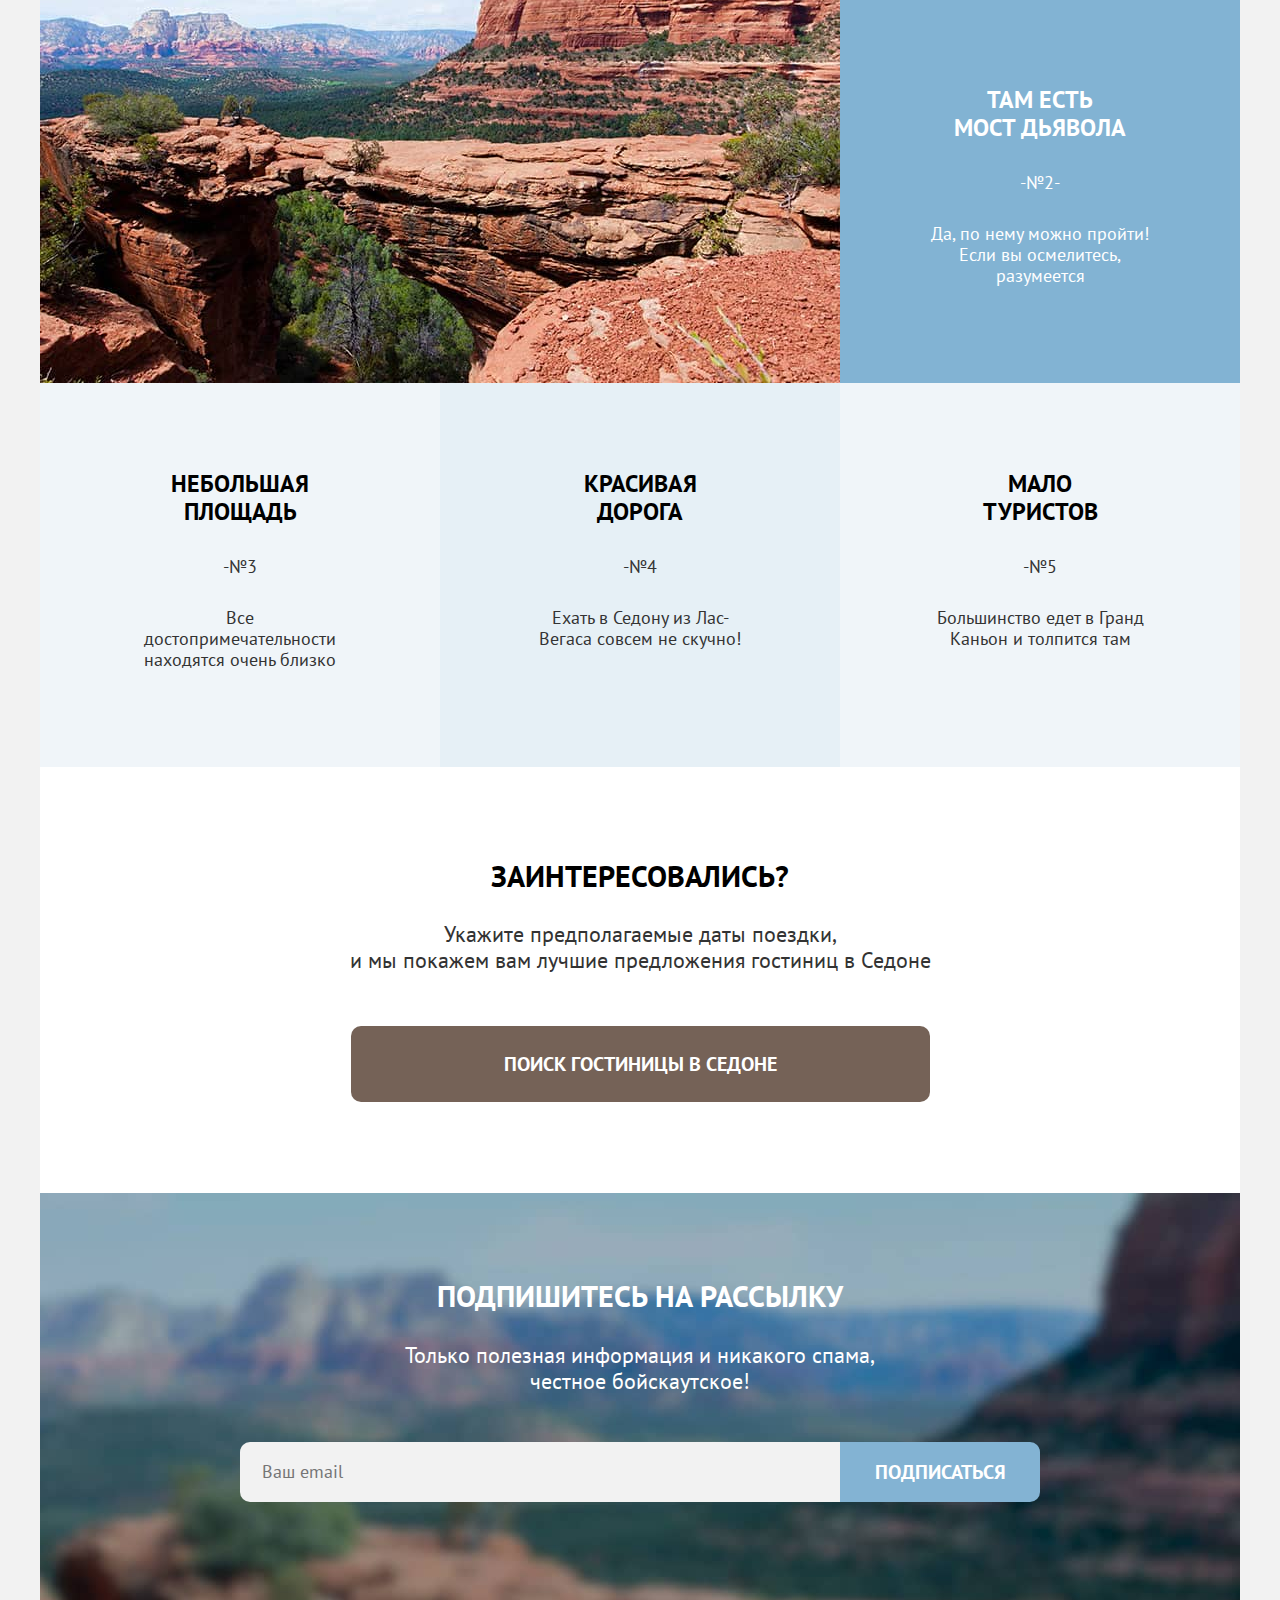
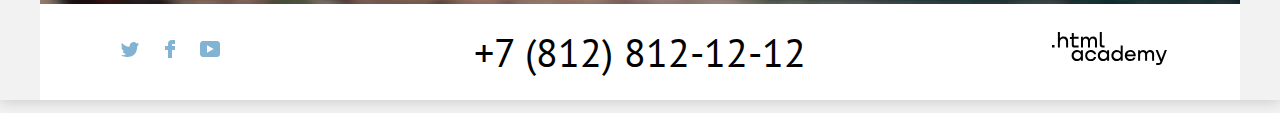
==== commit 6f640f6d: "Защита" ====
--- a/index.html
+++ b/index.html
@@ -130,7 +130,7 @@
                 <h3 class="features-title">Настоящий городок</h3>
                 <p class="features-number">-№1-
                 </p>
-                <p class="features-description">Седона — не аттракцион для туристов, там течёт своя жизнь
+                <p class="features-description">Седона — не аттракцион<br> для туристов, там течёт своя жизнь
                 </p>
               </div>
               <img class="features-image features-image-city" src="images/features-image-city.jpg" width="800" height="384"
@@ -139,17 +139,17 @@
             <ul class="advice-list">
               <li class="advice-item">
                 <h3 class="advice-title house-image">Жильё</h3>
-                <p class="advice-description">Рекомендуем пожить в настоящем мотеле, всё как в кино!
+                <p class="advice-description">Рекомендуем пожить<br> в настоящем мотеле, всё как в кино!
                 </p>
               </li>
               <li class="advice-item advice-item-background">
                 <h3 class="advice-title burger-image">Еда</h3>
-                <p class="advice-description">Всегда заказывайте топовый фирменный бургер, вы не разочаруетесь!
+                <p class="advice-description">Всегда заказывайте<br> топовый фирменный бургер, вы не разочаруетесь!
                 </p>
               </li>
               <li class="advice-item">
                 <h3 class="advice-title suvenir-image">Сувениры</h3>
-                <p class="advice-description">Не только китайского, но и настоящего местного производства!
+                <p class="advice-description">Не только китайского,<br> но и настоящего местного производства!
                 </p>
               </li>
             </ul>
@@ -159,7 +159,7 @@
               <img class="features-image features-image-bridge" src="images/features-image-bridge.jpg" width="800"
                 height="384" alt="Фото моста.">
               <div class="features-text">
-                <h3 class="features-title">Там есть мост дьявола</h3>
+                <h3 class="features-title">Там есть<br> мост дьявола</h3>
                 <p class="features-number">-№2-
                 </p>
                 <p class="features-description">Да, по нему можно пройти! Если вы осмелитесь, разумеется
@@ -181,7 +181,7 @@
           <li class="features-item features-item-background">
             <div class="features-wrapper">
               <div class="features-text">
-                <h3 class="features-title">Красивая дорога</h3>
+                <h3 class="features-title">Красивая<br> дорога</h3>
                 <p class="features-number">-№4
                 </p>
                 <p class="features-description">Ехать в Седону из Лас-Вегаса совсем не скучно!
@@ -192,7 +192,7 @@
           <li class="features-item">
             <div class="features-wrapper">
               <div class="features-text">
-                <h3 class="features-title">Мало
+                <h3 class="features-title">Мало<br>
                   туристов</h3>
                 <p class="features-number">-№5
                 </p>
@@ -208,7 +208,7 @@
         <h2 class="visually-hidden">Найти гостиницу:</h2>
         <p class="hotel-accent">Заинтересовались?
         </p>
-        <p class="hotel-description">Укажите предполагаемые даты поездки, и мы покажем вам лучшие предложения гостиниц в Седоне
+        <p class="hotel-description">Укажите предполагаемые даты поездки,<br> и мы покажем вам лучшие предложения гостиниц в Седоне
         </p>
         <a class="button hotel-search-link" href="#">Поиск гостиницы в Седоне</a>
       </section>
@@ -225,7 +225,7 @@
       </section>
     </main>
 
-    <footer class="page-footer">
+    <footer class="main-page-footer page-footer">
       <ul class="social-list">
         <li class="social-list-item">
           <a class="social-list-link" href="https://twitter.com/htmlacademy_ru">
--- a/styles/styles.css
+++ b/styles/styles.css
@@ -60,7 +60,7 @@
 }
 
 .sorting {
-  padding: 10px 0 36px 0 ;
+  padding: 50px 0 40px 0;
 }
 
 .sorting-container {
@@ -79,9 +79,13 @@
 .page-footer {
   display: flex;
   justify-content: space-between;
-  padding: 42px 72px;
+  padding: 123px 70px;
 
   background-color: #ffffff;
+}
+
+.main-page-footer {
+  padding: 25px 70px;
 }
 
 .page-copyright-link {
@@ -122,7 +126,7 @@
 .social-list {
   display: flex;
   flex-wrap: wrap;
-  justify-content: space-between;
+  max-width: 160px;
   padding: 0;
   margin: 0;
 
@@ -134,10 +138,14 @@
   align-items: center;
   justify-content: center;
   box-sizing: border-box;
-  width: 40px;
-  height: 40px;
+  min-width: 40px;
+  min-height: 40px;
 
   border: 2px solid transparent;
+}
+
+.social-list-item {
+  position: relative;
 }
 
 .footer-social-item {
@@ -312,7 +320,7 @@
 
   transform: rotate(45deg);
   background-color: #ffffff;
-  box-shadow: 0px -1px 0px #E4E4E4;
+  box-shadow: 0px -1px 0px #e4e4e4;
 }
 
 .popover-favourites-content {
@@ -669,9 +677,10 @@
   position: absolute;
   top: 4px;
   right: 10px;
+  content: "";
+
   width: 93px;
   height: 17px;
-  content: "";
   align-self: center;
 
   background-image : url("..//images/star-icon.svg"),
@@ -686,7 +695,8 @@
 }
 
 .contacts-phone {
-  padding: 15px;
+  padding: 10px;
+  margin-left: 40px;
 
   font-size: 40px;
   line-height: 40px;
@@ -732,7 +742,7 @@
 
   display: flex;
   justify-content: space-between;
-  width: 235px;
+  width: 263px;
   margin-bottom: 8px;
   padding: 0 14px;
 }
@@ -778,7 +788,18 @@
 }
 
 .hotel-cards-favorites-current {
+  padding: 5px 26px;
+
+  font-size: 16px;
+  line-height: 21px;
+  font-weight: bold;
+  color: #ffffff;
+  text-align: center;
+  text-transform: uppercase;
+
   background-color: #7db54f;
+  border: none;
+  border-radius: 4px;
 }
 
 .hotel-cards-favorites-current:hover {
@@ -801,7 +822,8 @@
 
 .features-text {
   width: 400px;
-  padding: 95px 85px;
+  height: 384px;
+  padding: 87px 90px;
   margin: 0;
 }
 
@@ -815,7 +837,7 @@
 
 .features-header {
   margin: 0;
-  padding: 63px 240px;
+  padding: 63px 240px 84px 240px;
 }
 
 .features-header p {
@@ -824,7 +846,7 @@
 
 .features-slogan {
   margin-top: 0;
-  margin-bottom: 23px;
+  margin-bottom: 31px;
 
   font-size: 30px;
   line-height: 36px;
@@ -873,14 +895,20 @@
   display: flex;
   flex-direction: column;
   margin: 0;
-  padding: 94px 200px;
+  padding: 52px 200px;
 }
 
 .main-subscribe-wrapper {
+  display: flex;
+  flex-direction: column;
+  margin: 0;
+  padding: 85px 200px;
+
   color: #ffffff;
 
   background-repeat: no-repeat;
-  background-size: 100% auto;
+  background-size: cover;
+  min-height: 411px;
   background-image: url("../images/subscribe-background.jpg");
   background-color: #ffffff;
 }
@@ -895,15 +923,105 @@
 
 .catalog-filter-group {
   margin: 0;
-  margin-right: 67px;
+  margin-right: 66px;
+  margin-top: 7px;
   padding: 0;
+
   border: none;
 }
 
-.catalog-filter-price {
-  display: flex;
-  flex-wrap: wrap;
-  width: 330px;
+.cost-min {
+  border-radius: 4px 0px 0px 4px;
+}
+
+.cost-max {
+  border-radius: 0px 4px 4px 0px;
+}
+
+.filter-range-container {
+  display: block;
+  width: 287px;
+}
+
+.range-block-change {
+  display: flex;
+  flex-direction: row;
+  width: 287px;
+}
+
+.range-block-item:hover {
+  opacity: 0.6;
+}
+
+.range-block-item {
+  position: relative;
+}
+
+.filter-toggle {
+  position: relative;
+  height: 3px;
+
+  background-color: rgba(255, 255, 255, 0.3);
+}
+
+.filter-toggle-item {
+  position: absolute;
+  width: 20px;
+  height: 20px;
+
+  background-color: #ffffff;
+  border-radius: 4px;
+  border:none;
+  cursor: pointer;
+}
+
+.filter-toggle-item:hover {
+  box-shadow: 0px 4px 10px rgba(0, 0, 0, 0.25);
+  border-radius: 5px;
+}
+
+.filter-toggle-item:focus {
+  outline: 3px solid #83b3d3;
+  box-shadow: 0px 4px 10px rgba(0, 0, 0, 0.25);
+  border-radius: 5px;
+}
+
+.filter-toggle-item:active {
+  outline: 2px solid #83b3d3;
+  box-shadow: 0px 7px 15px rgba(0, 0, 0, 0.4);
+  border-radius: 5px;
+}
+
+.filter-toggle-item-min {
+  top: -10px;
+  left: -10px;
+}
+
+.filter-toggle-item-max {
+  top: -10px;
+  left: 205px;
+}
+
+.range-bar {
+  position: absolute;
+  height: 3px;
+  width: 227px;
+  right: 51px;
+
+  background-color: #ffffff;
+}
+
+.range-block-item label {
+  position: absolute;
+  top: 12px;
+  right: 14px;
+
+  font-size: 18px;
+  line-height: 23px;
+  text-align: right;
+
+  color: #FFFFFF;
+  opacity: 0.3;
 }
 
 .button {
@@ -923,71 +1041,179 @@
   display: flex;
   flex-direction: column;
   justify-content: flex-end;
-  width: 160px;
-  margin: 0;
+  align-items: center;
+  margin: 0 auto;
+  margin-right: 0;
+  padding-bottom: 22px;
 }
 .catalog-filter-title {
   margin-top: 0;
-  margin-bottom: 34px;
+  margin-bottom: 29px;
 
   font-size: 20px;
   line-height: 26px;
   font-weight: bold;
+  color: #ffffff;
+}
+
+.cost .catalog-filter-title {
+  margin-bottom: 37px;
+  margin-left: 3px;
 }
 
 .button-enter {
-  padding: 18px 35px;
-  margin-bottom: 11px;
-
-  font-family: "PT Sans", sans-serif;
-  font-style: normal;
+  display: inline-block;
+  max-width: 160px;
+  margin-bottom: 15px;
+  padding-top: 15px;
+  padding-right: 35px;
+  padding-bottom: 15px;
+  padding-left: 35px;
+
+  font-family: "PT Sans", serif;
   font-size: 16px;
   line-height: 21px;
-  font-weight: bold;
+  font-weight: 700;
+  color: #ffffff;
   text-align: center;
   text-transform: uppercase;
-  color: #ffffff;
 
   background-color: #83b3d3;
   border: none;
   border-radius: 4px;
+  cursor: pointer;
+}
+
+.button-enter:hover {
+  background-color: #68a2ca;
+}
+
+.button-enter:focus {
+  outline: 3px solid #ffffff;
+}
+
+.button-enter:active {
+  color: rgba(255, 255, 255, 0.3);
 }
 
 .button-reset {
-  padding: 18px 35px;
-
-  font-family: "PT Sans", sans-serif;
-  font-style: normal;
+  display: inline-block;
+  max-width: 100px;
+
+  font-family: "PT Sans", serif;
   font-size: 18px;
-  line-height: 23px;
+  line-height: 24px;
   font-weight: 400;
+  color: #ffffff;
+
   text-align: center;
-  color: #ffffff;
-
-  background: inherit;
+
+  background: none;
   border: none;
+  border-radius: 4px;
+  cursor: pointer;
+}
+
+.button-reset:hover {
+  color: rgba(255, 255, 255, 0.3);
+}
+
+.button-reset:focus {
+  border: 3px solid #83b3d3;
+}
+
+.control {
+  position: relative;
+  display: block;
 }
 
 .control-label {
   font-size: 18px;
   line-height: 23px;
   font-weight: 400;
+  margin-left: 19px;
 }
 
 .catalog-filter-item {
+  padding: 0;
   margin-bottom: 16px;
-}
-
-.control-input {
- width: 20px;
- height: 20px;
- box-sizing: border-box;
+
+  font-size: 18px;
+  line-height: 24px;
+  font-weight: 400;
+
+  color: #ffffff;
+}
+
+.control-mark {
+  position: absolute;
+  top: 0;
+  left: 1px;
+
+  width: 20px;
+  height: 20px;
+
+  background-color: #ffffff;
+  border-radius: 4px;
+  cursor: pointer;
+  content: "";
+}
+
+.control-input:hover ~ .control-mark {
+  background: rgba(255, 255, 255, 0.6);
+}
+
+.control-input:focus ~ .control-mark {
+  outline: 3px solid #83b3d3;
+}
+
+.control-input:active ~ .control-mark {
+  opacity: 0.3;
+}
+
+.control-input[type="checkbox"]:checked + .control-mark::before {
+  position: absolute;
+  top: 6px;
+  left: 4px;
+
+  width: 13px;
+  height: 10px;
+
+  background-color: #ffffff;
+  background-image: url("../images/tick.svg");
+  content: "";
+}
+
+.control-input[type="radio"]:checked + .control-mark::before {
+  position: absolute;
+  top: 5px;
+  left: 5px;
+
+  width: 10px;
+  height: 10px;
+
+  background-color: rgba(63, 94, 114, 1);
+  border-radius: 50%;
+  content: "";
+}
+
+.housing .control-mark {
+  border-radius: 50%;
+}
+
+.housing {
+  margin-right: 161px;
+}
+
+.housing .control-label {
+  margin-left: 13px;
 }
 
 .background-wrapper {
   display: block;
   margin: 0;
-  padding: 35px 71px 72px 71px;
+  width: 1200px;
+  padding: 34px 71px 58px 71px;
 
   color: #ffffff;
 
@@ -998,12 +1224,11 @@
 }
 
 .inner-header {
-  margin-bottom: 42px;
+  margin-bottom: 32px;
 }
 
 .inner-header-title {
-  margin-top: 0;
-  margin-bottom: 5px;
+  margin: 0;
 
   font-size: 60px;
   line-height: 78px;
@@ -1035,8 +1260,7 @@
 
 .breadcrumbs-list-item {
   position: relative;
-
-  margin-right: 26px;
+  margin-right: 21px;
 }
 
 .breadcrumbs-list-item:not(:last-child)::after {
@@ -1078,7 +1302,7 @@
 
 .hotels-found {
   margin: 0;
-  margin-right: 144px;
+  margin-right: 110px;
 
   font-size: 30px;
   line-height: 39px;
@@ -1087,13 +1311,45 @@
 }
 
 .select-control {
+  display: block;
+  box-sizing: border-box;
+
+  font: inherit;
+  font-weight: 400;
+
+  background-color: #ffffff;
+  background-image: url("../images/dropdown-1.svg");
+  background-repeat: no-repeat;
+  background-position: right 20px center;
+  appearance: none;
+  border: 2px solid #e6e6e6;
+  border-radius: 4px;
+}
+
+.select-sorting-type {
   width: 287px;
-  min-height: 48px;
-  padding: 10px 12px;
-  margin-right: 28px;
-  box-sizing: border-box;
-
+  height: 45px;
+  padding-top: 10px;
+  padding-bottom: 11px;
+  padding-left: 18px;
+
+  font: inherit;
+  font-size: 18px;
+  line-height: 23px;
+  color: #333333;
+}
+
+.select-control:hover,
+.select-control:focus {
+  outline: 2px solid #83b3d3;
+  outline-offset: -2px;
+  box-sizing: border-box;
+  border-radius: 4px;
+}
+
+.select-control:active {
   border: 2px solid #e6e6e6;
+  box-sizing: border-box;
   border-radius: 4px;
 }
 
@@ -1105,20 +1361,22 @@
 }
 
 .catalog-filter-input {
-  display: flex;
-  width: 145px;
-  height: 48px;
-  box-sizing: border-box;
-
-  font-family: "PT sans", sans-serif;
+  display: inline-block;
+  width: 142px;
+  height: 45px;
+  margin-bottom: 30px;
+  padding: 12px 45px 11px 15px;
+
+  font: inherit;
+  font-style: normal;
   font-size: 18px;
   line-height: 23px;
-  font-style: normal;
+  font-weight: 400;
   color: #ffffff;
 
-  background: inherit;
+  box-sizing: border-box;
+  background-color: transparent;
   border: 2px solid #ffffff;
-  border-radius: 4px;
 }
 
 .catalog-filter-input::placeholder {
@@ -1295,12 +1553,13 @@
   display: block;
   max-width: 800px;
   height: auto;
+
   object-fit: cover;
 }
 
 .features-title {
   margin-top: 0;
-  margin-bottom: 26px;
+  margin-bottom: 30px;
 
 
   font-size: 24px;
@@ -1313,7 +1572,7 @@
 .advice-title {
   position: relative;
   margin-top: 0;
-  margin-bottom: 26px;
+  margin-bottom: 18px;
 
   font-size: 24px;
   line-height: 28px;
@@ -1331,7 +1590,7 @@
 
 .features-number {
   margin-top: 0;
-  margin-bottom: 26px;
+  margin-bottom: 30px;
 
   font-size: 18px;
   line-height: 21px;
@@ -1381,7 +1640,7 @@
 
 .advice-item {
   width: 400px;
-  padding: 184px 87px 79px 87px;
+  padding: 180px 80px 88px 80px;
   box-sizing: border-box;
 
   background-color: #f0f5f9;
@@ -1393,8 +1652,8 @@
 
 .house-image::before {
   position: absolute;
-  bottom: 60px;
-  right: 80px;
+  bottom: 49px;
+  right: 84px;
   width: 72px;
   height: 75px;
   content:'';
@@ -1405,8 +1664,8 @@
 
 .burger-image::before {
   position: absolute;
-  bottom: 60px;
-  right: 82px;
+  bottom: 50px;
+  right: 85px;
   width: 70px;
   height: 74px;
   content:'';
@@ -1417,8 +1676,8 @@
 
 .suvenir-image::before {
   position: absolute;
-  bottom: 60px;
-  right: 82px;
+  bottom: 50px;
+  right: 87px;
   width: 64px;
   height: 76px;
   content:'';
@@ -1437,14 +1696,14 @@
 
 .hotel-search {
   margin: 0;
-  padding: 91px 305px;
+  padding: 91px 300px;
 
   text-align: center;
 }
 
 .hotel-accent {
   margin-top: 0;
-  margin-bottom: 15px;
+  margin-bottom: 27px;
 
   font-size: 30px;
   line-height: 36px;
@@ -1455,7 +1714,7 @@
 
 .hotel-description {
   margin-top: 0;
-  margin-bottom: 73px;
+  margin-bottom: 53px;
 
   font-size: 22px;
   line-height: 26px;
@@ -1469,7 +1728,7 @@
 
 .subscribe-title {
   margin-top: 0;
-  margin-bottom: 15px;
+  margin-bottom: 28px;
 
   font-size: 30px;
   line-height: 36px;
@@ -1478,7 +1737,7 @@
 
 .subscribe-description {
   margin-top: 0;
-  margin-bottom: 26px;
+  margin-bottom: 48px;
 
   font-size: 22px;
   line-height: 26px;
@@ -1593,13 +1852,11 @@
 }
 
 .catalog-filter-list {
-  display: flex;
-  flex-direction: column;
-  flex-wrap: wrap;
+  display: block;
+  width: 150px;
   list-style: none;
   margin: 0;
   padding: 0;
-
 }
 
 .sorting-list {
@@ -1619,7 +1876,7 @@
   justify-content: center;
   width: 48px;
   height: 48px;
-  padding: 0 8px;
+  padding: 0 10px;
 
   border: 2px solid #e6e6e6;
   box-sizing: border-box;
@@ -1728,27 +1985,27 @@
   background-color: #f2f2f2;
 }
 
+.pagination-quantity {
+  display: flex;
+  flex-wrap: wrap;
+  margin-left: auto;
+  padding: 0;
+  padding-bottom: 10px;
+  align-items: center;
+
+  font-size: 18px;
+  line-height: 23px;
+
+  color: #333333;
+}
+
 .pagination-quantity-label {
   margin-right: 51px;
-
-  font-size: 18px;
-  line-height: 24px;
-  font-weight: 400;
-  color: #333333;
 }
 
 .pagination-quantity-select {
   width: 160px;
-  padding: 12px 17px;
-  box-sizing: border-box;
-
-  font-size: 18px;
-  line-height: 23px;
-  font-weight: 400;
-  color: #333333;
-
-  border: 2px solid #e6e6e6;
-  border-radius: 4px;
+  padding: 11px 16px;
 }
 
 .modal-container {
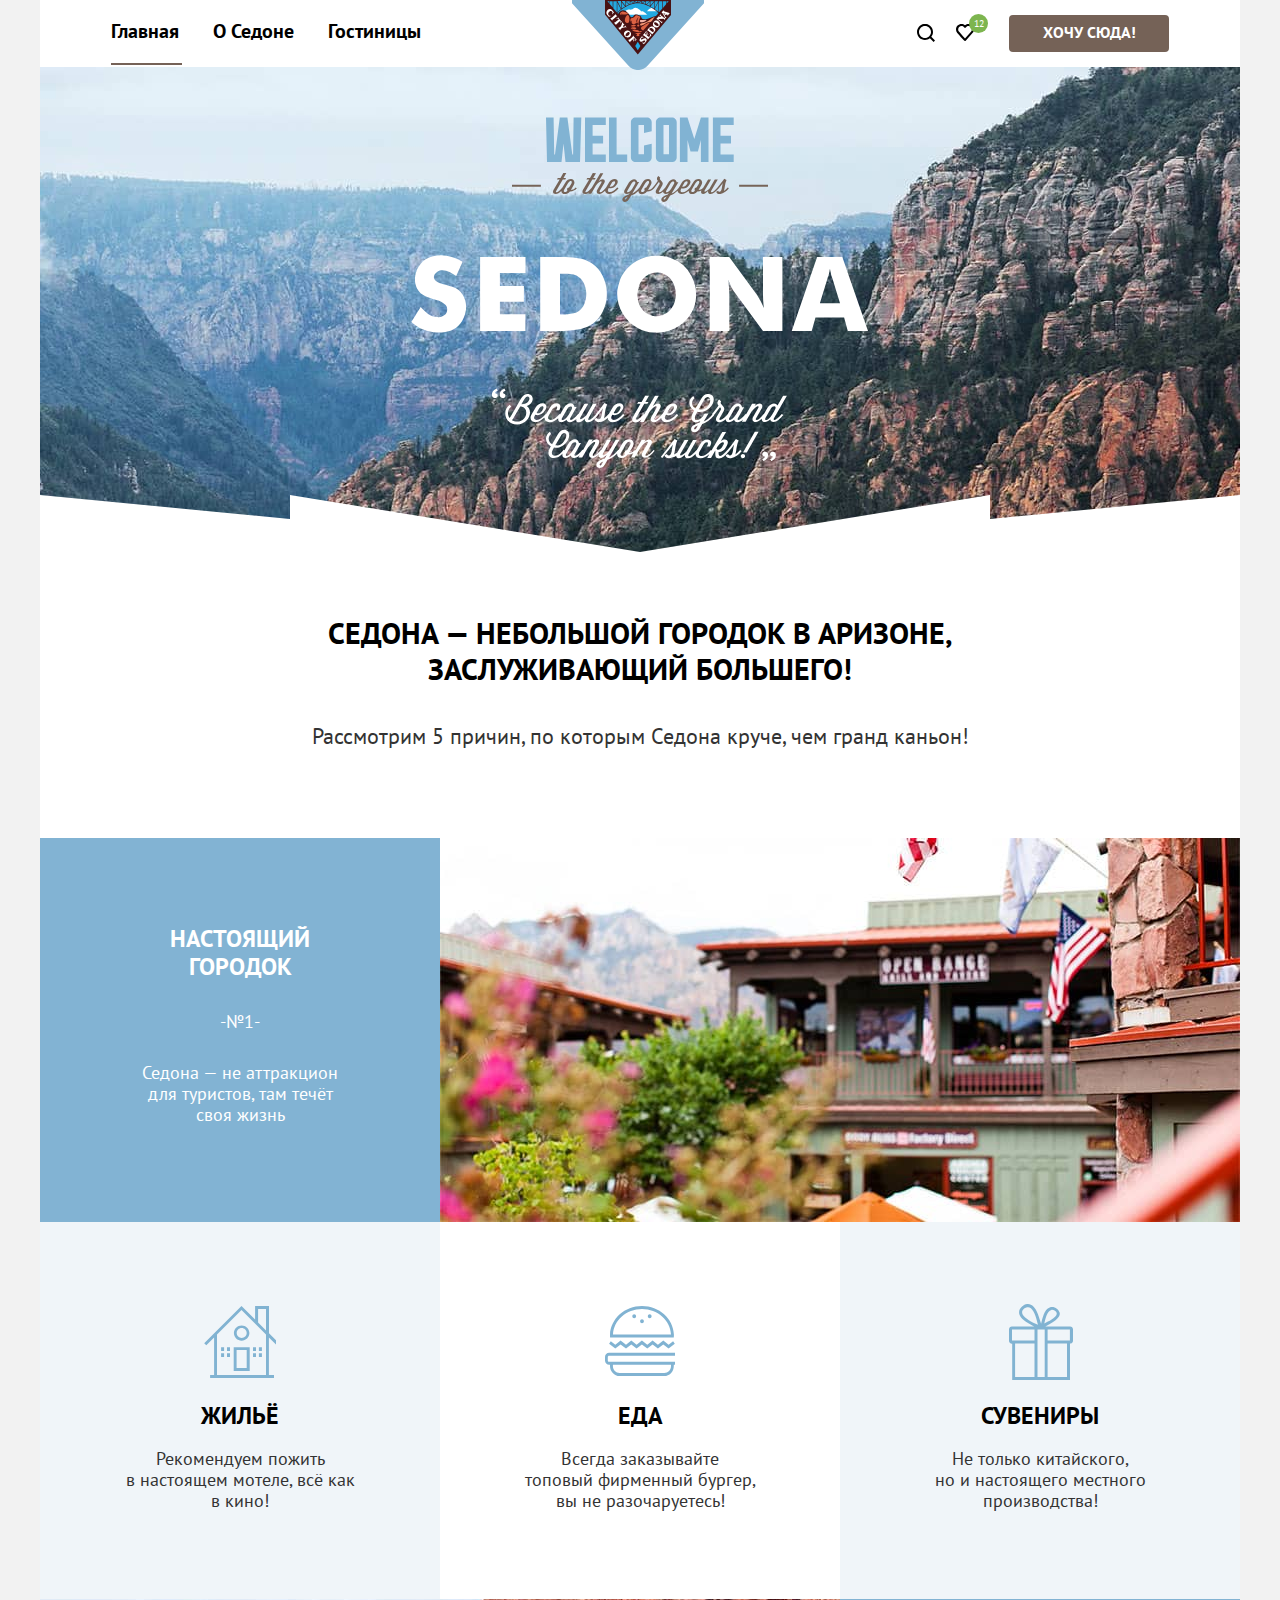
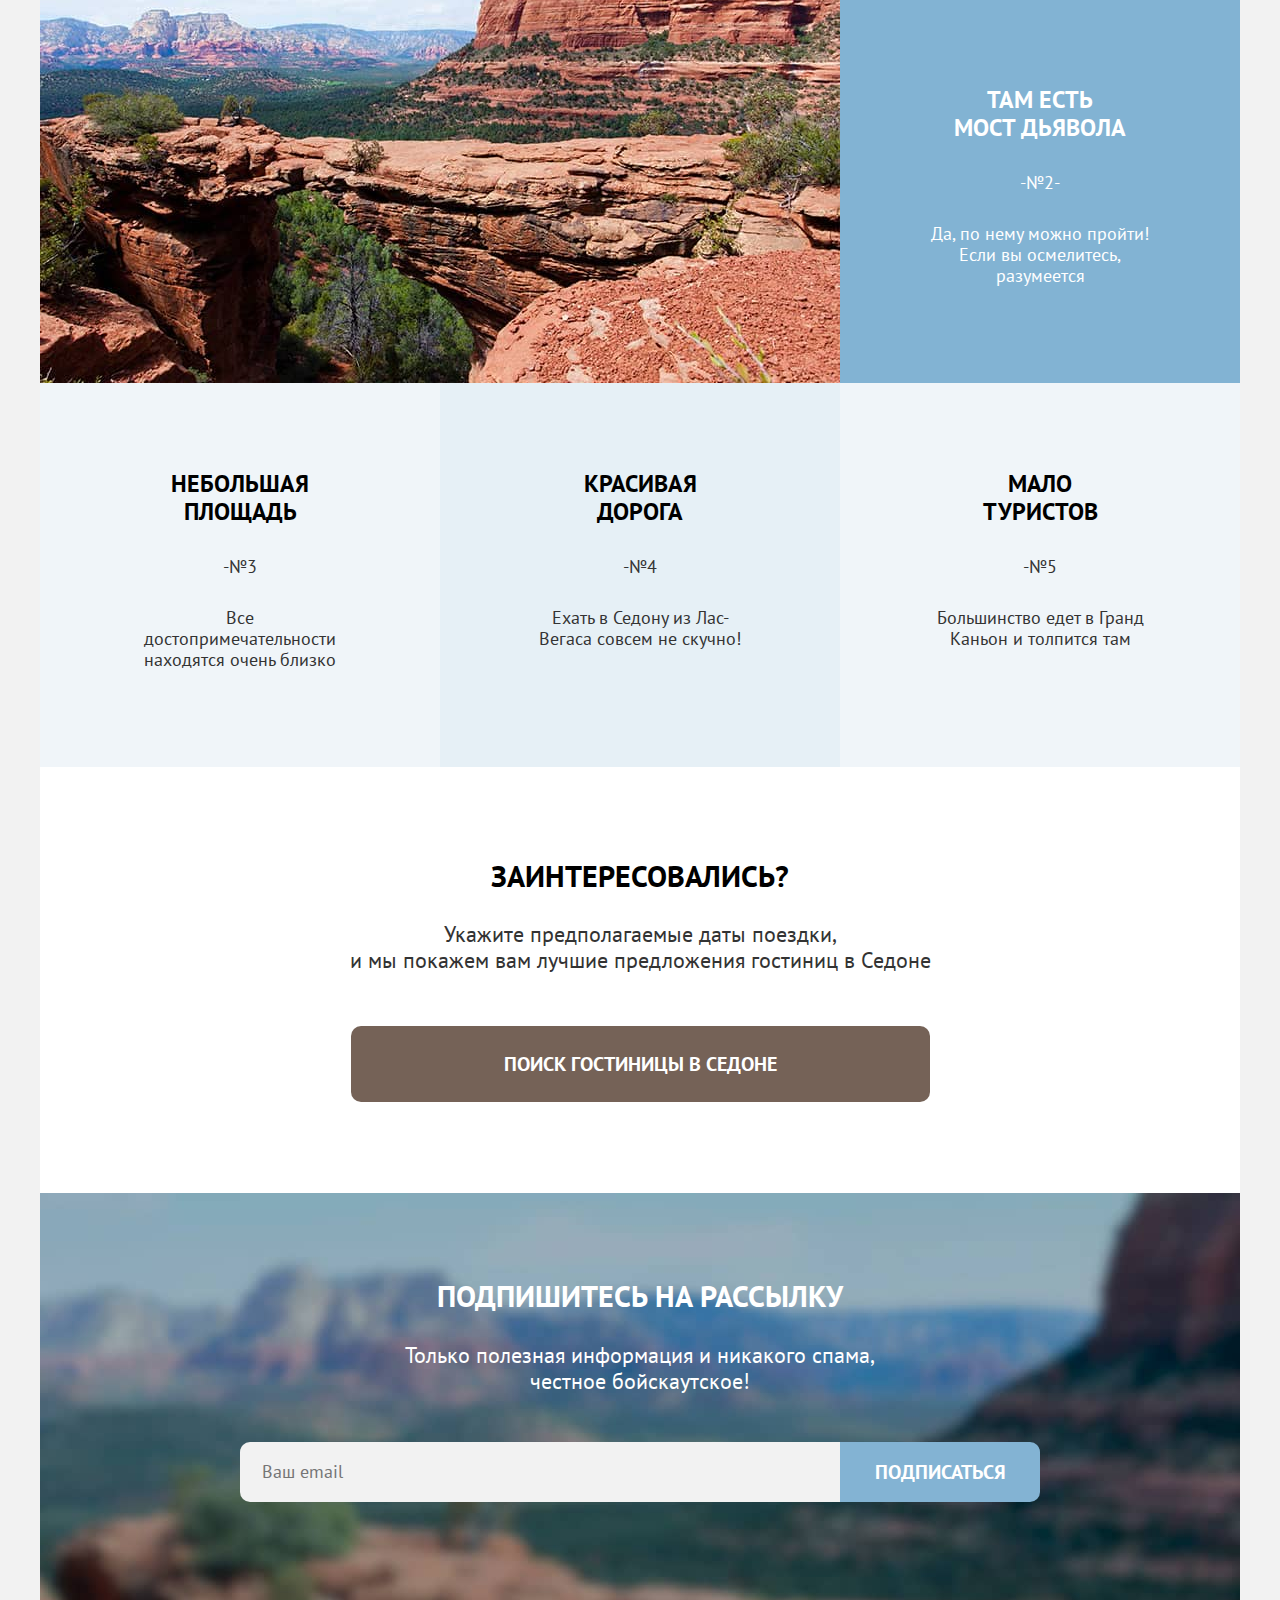
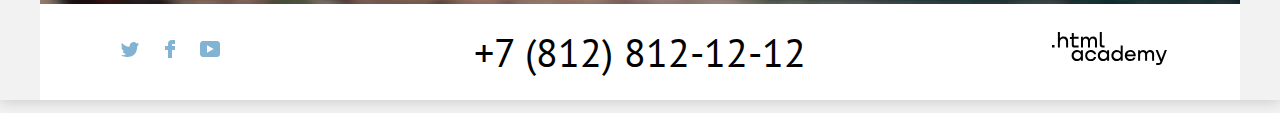
==== commit 86a0c44a: "old" ====
--- a/index.html
+++ b/index.html
@@ -3,7 +3,7 @@
 
 <head>
   <meta charset="utf-8">
-  <title>Sedona</title>
+  <title>Sedona old</title>
   <link rel="stylesheet" href="styles/styles.css">
   <link rel="icon" href="favicon.ico">
   <link rel="icon" type="image/png" sizes="32x32" href="images/favicon-32x32.png">
@@ -273,97 +273,97 @@
       </div>
     </footer>
     <!-- модальное окно -->
-    <div class="modal-container">
-      <div class="modal modal-search">
-        <button class="modal-close" type="button">
-          <span class="visually-hidden">Закрыть модальное окно</span>
-        </button>
-        <section class="modal-content">
-          <h2 class="modal-title">Поиск гостиницы в Седоне</h2>
-          <form class="search-form" action="https://echo.htmlacademy.ru" method="post">
-            <div class="search-field-group">
-              <div class="search-form-date">
-                <label class="search-form-label field-check-in" for="check-in">Дата заезда:</label>
-                <div class="form-label-calendar">
-                  <input class="search-field" type="text" id="check-in" value="27 апреля 2020" name="check-in"
-                    placeholder="Укажите дату">
-                  <button class="calendar-icon" type="button">
-                    <span class="visually-hidden">Календарь</span>
-                  </button>
-                </div>
-              </div>
-              <span class="text-form-date text-check-in">Мы не можем отправить вас в прошлое.</span>
-            </div>
-            <div class="search-field-group">
-              <div class="search-form-date">
-                <label class="search-form-label field-check-out" for="check-out">Дата выезда:</label>
-                <div class="form-label-calendar">
-                  <input class="search-field" type="text" id="check-out" value="1 сентября 2021" name="check-out"
-                    placeholder="Укажите дату">
-                  <button class="calendar-icon" type="button">
-                    <span class="visually-hidden">Календарь</span>
-                  </button>
-                </div>
-              </div>
-              <span class="text-form-date text-check-out">На эти даты есть свободные номера. Пока есть.</span>
-            </div>
-            <div class="search-form-guest">
-              <div class="search-field-group field-adults">
-                <label class="search-form-label" for="adults">Взрослые:</label>
-                <div class="search-field-input guest-toggle">
-                  <button class="toggle-minus" type="button">
-                    <svg width="13" height="1" viewBox="0 0 13 1" role="img" aria-label="минус." fill="none"
-                      xmlns="http://www.w3.org/2000/svg">
-                      <path opacity=".3" d="M0 0v1h13V0H0Z" fill="#000" />
-                    </svg>
-                    <span class="visually-hidden">меньше</span>
-                  </button>
-                  <input class="search-field" type="number" id="adults" value="2" name="adults" placeholder="0">
-                  <button class="toggle-plus" type="button">
-                    <svg width="13" height="13" viewBox="0 0 13 13" role="img" aria-label="плюс." fill="none"
-                      xmlns="http://www.w3.org/2000/svg">
-                      <path d="M13 6H7V0H6v6H0v1h6v6h1V7h6V6Z" fill="#000" opacity=".3" />
-                    </svg>
-                    <span class="visually-hidden">больше</span>
-                  </button>
-                </div>
-              </div>
-              <div class="search-field-group field-children">
-                <div class="form-label-info">
-                  <label class="search-form-label" for="children">Дети:</label>
-                  <button class="info-icon" type="button">
-                    <span class="visually-hidden">Укажите количество детей.</span>
-                  </button>
-                  <div class="popover-search info-children">
-                    <p class="text-info-children">Укажите количество детей, которые будут с вами, возраст которых от 6 до 18
-                      лет. Дети до 6 лет размещаются бесплатно.
-                    </p>
-                  </div>
-                </div>
-                <div class="search-field-input guest-toggle">
-                  <button class="toggle-minus" type="button">
-                    <svg width="13" height="1" viewBox="0 0 13 1" role="img" aria-label="минус." fill="none"
-                      xmlns="http://www.w3.org/2000/svg">
-                      <path opacity=".3" d="M0 0v1h13V0H0Z" fill="#000" />
-                    </svg>
-                    <span class="visually-hidden">меньше</span>
-                  </button>
-                  <input class="search-field" type="number" id="children" value="1" name="children" placeholder="0">
-                  <button class="toggle-plus" type="button">
-                    <svg width="13" height="13" viewBox="0 0 13 13" role="img" aria-label="плюс." fill="none"
-                      xmlns="http://www.w3.org/2000/svg">
-                      <path d="M13 6H7V0H6v6H0v1h6v6h1V7h6V6Z" fill="#000" opacity=".3" />
-                    </svg>
-                    <span class="visually-hidden">больше</span>
-                  </button>
-                </div>
-              </div>
-            </div>
-            <button class="modal-search-button" type="submit">Найти</button>
-          </form>
-        </section>
+      <div class="modal-container">
+        <div class="modal modal-search">
+          <button class="modal-close" type="button">
+            <span class="visually-hidden">Закрыть модальное окно</span>
+          </button>
+          <section class="modal-content">
+            <h2 class="modal-title">Поиск гостиницы в Седоне</h2>
+            <form class="search-form" action="https://echo.htmlacademy.ru" method="post">
+              <div class="search-field-group">
+                <div class="search-form-date">
+                  <label class="search-form-label field-check-in" for="check-in">Дата заезда:</label>
+                  <div class="form-label-calendar">
+                    <input class="search-field" type="text" id="check-in" value="27 апреля 2020" name="check-in"
+                      placeholder="Укажите дату">
+                    <button class="calendar-icon" type="button">
+                      <span class="visually-hidden">Календарь</span>
+                    </button>
+                  </div>
+                </div>
+                <span class="text-form-date text-check-in">Мы не можем отправить вас в прошлое.</span>
+              </div>
+              <div class="search-field-group">
+                <div class="search-form-date">
+                  <label class="search-form-label field-check-out" for="check-out">Дата выезда:</label>
+                  <div class="form-label-calendar">
+                    <input class="search-field" type="text" id="check-out" value="1 сентября 2021" name="check-out"
+                      placeholder="Укажите дату">
+                    <button class="calendar-icon" type="button">
+                      <span class="visually-hidden">Календарь</span>
+                    </button>
+                  </div>
+                </div>
+                <span class="text-form-date text-check-out">На эти даты есть свободные номера. Пока есть.</span>
+              </div>
+              <div class="search-form-guest">
+                <div class="search-field-group field-adults">
+                  <label class="search-form-label" for="adults">Взрослые:</label>
+                  <div class="search-field-input guest-toggle">
+                    <button class="toggle-minus" type="button">
+                      <svg width="13" height="1" viewBox="0 0 13 1" role="img" aria-label="минус." fill="none"
+                        xmlns="http://www.w3.org/2000/svg">
+                        <path opacity=".3" d="M0 0v1h13V0H0Z" fill="#000" />
+                      </svg>
+                      <span class="visually-hidden">меньше</span>
+                    </button>
+                    <input class="search-field" type="number" id="adults" value="2" name="adults" placeholder="0">
+                    <button class="toggle-plus" type="button">
+                      <svg width="13" height="13" viewBox="0 0 13 13" role="img" aria-label="плюс." fill="none"
+                        xmlns="http://www.w3.org/2000/svg">
+                        <path d="M13 6H7V0H6v6H0v1h6v6h1V7h6V6Z" fill="#000" opacity=".3" />
+                      </svg>
+                      <span class="visually-hidden">больше</span>
+                    </button>
+                  </div>
+                </div>
+                <div class="search-field-group field-children">
+                  <div class="form-label-info">
+                    <label class="search-form-label" for="children">Дети:</label>
+                    <button class="info-icon" type="button">
+                      <span class="visually-hidden">Укажите количество детей.</span>
+                    </button>
+                    <div class="popover-search info-children">
+                      <p class="text-info-children">Укажите количество детей, которые будут с вами, возраст которых от 6 до 18
+                        лет. Дети до 6 лет размещаются бесплатно.
+                      </p>
+                    </div>
+                  </div>
+                  <div class="search-field-input guest-toggle">
+                    <button class="toggle-minus" type="button">
+                      <svg width="13" height="1" viewBox="0 0 13 1" role="img" aria-label="минус." fill="none"
+                        xmlns="http://www.w3.org/2000/svg">
+                        <path opacity=".3" d="M0 0v1h13V0H0Z" fill="#000" />
+                      </svg>
+                      <span class="visually-hidden">меньше</span>
+                    </button>
+                    <input class="search-field" type="number" id="children" value="1" name="children" placeholder="0">
+                    <button class="toggle-plus" type="button">
+                      <svg width="13" height="13" viewBox="0 0 13 13" role="img" aria-label="плюс." fill="none"
+                        xmlns="http://www.w3.org/2000/svg">
+                        <path d="M13 6H7V0H6v6H0v1h6v6h1V7h6V6Z" fill="#000" opacity=".3" />
+                      </svg>
+                      <span class="visually-hidden">больше</span>
+                    </button>
+                  </div>
+                </div>
+              </div>
+              <button class="modal-search-button" type="submit">Найти</button>
+            </form>
+          </section>
+        </div>
       </div>
     </div>
-   </div>
   </body>
 </html>
--- a/styles/styles.css
+++ b/styles/styles.css
@@ -43,6 +43,11 @@
   box-shadow: 0px 0px 15px rgba(0, 0, 0, 0.2);
 }
 
+img {
+  max-width: 100%;
+  object-fit: cover;
+}
+
 .main-container {
   width: 1200px;
   flex-grow: 1;
@@ -55,8 +60,8 @@
 }
 
 .hotel-cards-container {
- width: 1057px;
- margin: 0 auto;
+  width: 1057px;
+  margin: 0 auto;
 }
 
 .sorting {
@@ -513,6 +518,7 @@
 .wellcome-image {
   display: block;
   margin: 0 auto;
+  max-width: 458px;
 }
 
 .wellcome-decoration {
@@ -884,7 +890,7 @@
 .page-main-intro {
   padding: 50px 0 83px 0;
 
-  background-color: #ffffff;
+  background-color: rgba(63, 94, 114, 1);;
   background-image: url("../images/wellcome-decoration.svg"), url("../images/page-main-intro-background.jpg");
   background-repeat: no-repeat no-repeat;
   background-size: 100%, cover;
@@ -910,7 +916,7 @@
   background-size: cover;
   min-height: 411px;
   background-image: url("../images/subscribe-background.jpg");
-  background-color: #ffffff;
+  background-color: rgba(63, 94, 114, 1);;
 }
 
 .catalog-filter {
@@ -923,7 +929,7 @@
 
 .catalog-filter-group {
   margin: 0;
-  margin-right: 66px;
+  margin-right: 62px;
   margin-top: 7px;
   padding: 0;
 
@@ -1044,7 +1050,7 @@
   align-items: center;
   margin: 0 auto;
   margin-right: 0;
-  padding-bottom: 22px;
+  padding-bottom: 23px;
 }
 .catalog-filter-title {
   margin-top: 0;
@@ -1058,7 +1064,6 @@
 
 .cost .catalog-filter-title {
   margin-bottom: 37px;
-  margin-left: 3px;
 }
 
 .button-enter {
@@ -1112,6 +1117,7 @@
   border: none;
   border-radius: 4px;
   cursor: pointer;
+  border: 3px solid transparent;
 }
 
 .button-reset:hover {
@@ -1124,14 +1130,15 @@
 
 .control {
   position: relative;
+
   display: block;
+  padding-left: 40px;
 }
 
 .control-label {
   font-size: 18px;
   line-height: 23px;
   font-weight: 400;
-  margin-left: 19px;
 }
 
 .catalog-filter-item {
@@ -1160,7 +1167,7 @@
 }
 
 .control-input:hover ~ .control-mark {
-  background: rgba(255, 255, 255, 0.6);
+  background-color: rgba(255, 255, 255, 0.6);
 }
 
 .control-input:focus ~ .control-mark {
@@ -1179,8 +1186,8 @@
   width: 13px;
   height: 10px;
 
+  background-image: url("../images/tick.svg");
   background-color: #ffffff;
-  background-image: url("../images/tick.svg");
   content: "";
 }
 
@@ -1203,10 +1210,6 @@
 
 .housing {
   margin-right: 161px;
-}
-
-.housing .control-label {
-  margin-left: 13px;
 }
 
 .background-wrapper {
@@ -1377,6 +1380,13 @@
   box-sizing: border-box;
   background-color: transparent;
   border: 2px solid #ffffff;
+  appearance: none;
+}
+
+.catalog-filter-input::-webkit-outer-spin-button,
+.catalog-filter-input::-webkit-inner-spin-button {
+  appearance: none;
+  margin: 0;
 }
 
 .catalog-filter-input::placeholder {
@@ -1448,7 +1458,7 @@
 
 .hotel-cards-image {
   display: block;
-  min-width: 180px;
+  max-width: 180px;
   min-height: 120px;
   object-fit: cover;
 }
@@ -1467,10 +1477,10 @@
 }
 
 .download-button-inner {
-   padding: 25px 0 32px 0;
-
-   border-top: 1px solid #e6e6e6;
-   border-bottom: 1px solid #e6e6e6;
+  padding: 25px 0 32px 0;
+
+  border-top: 1px solid #e6e6e6;
+  border-bottom: 1px solid #e6e6e6;
 }
 
 .download-button {
